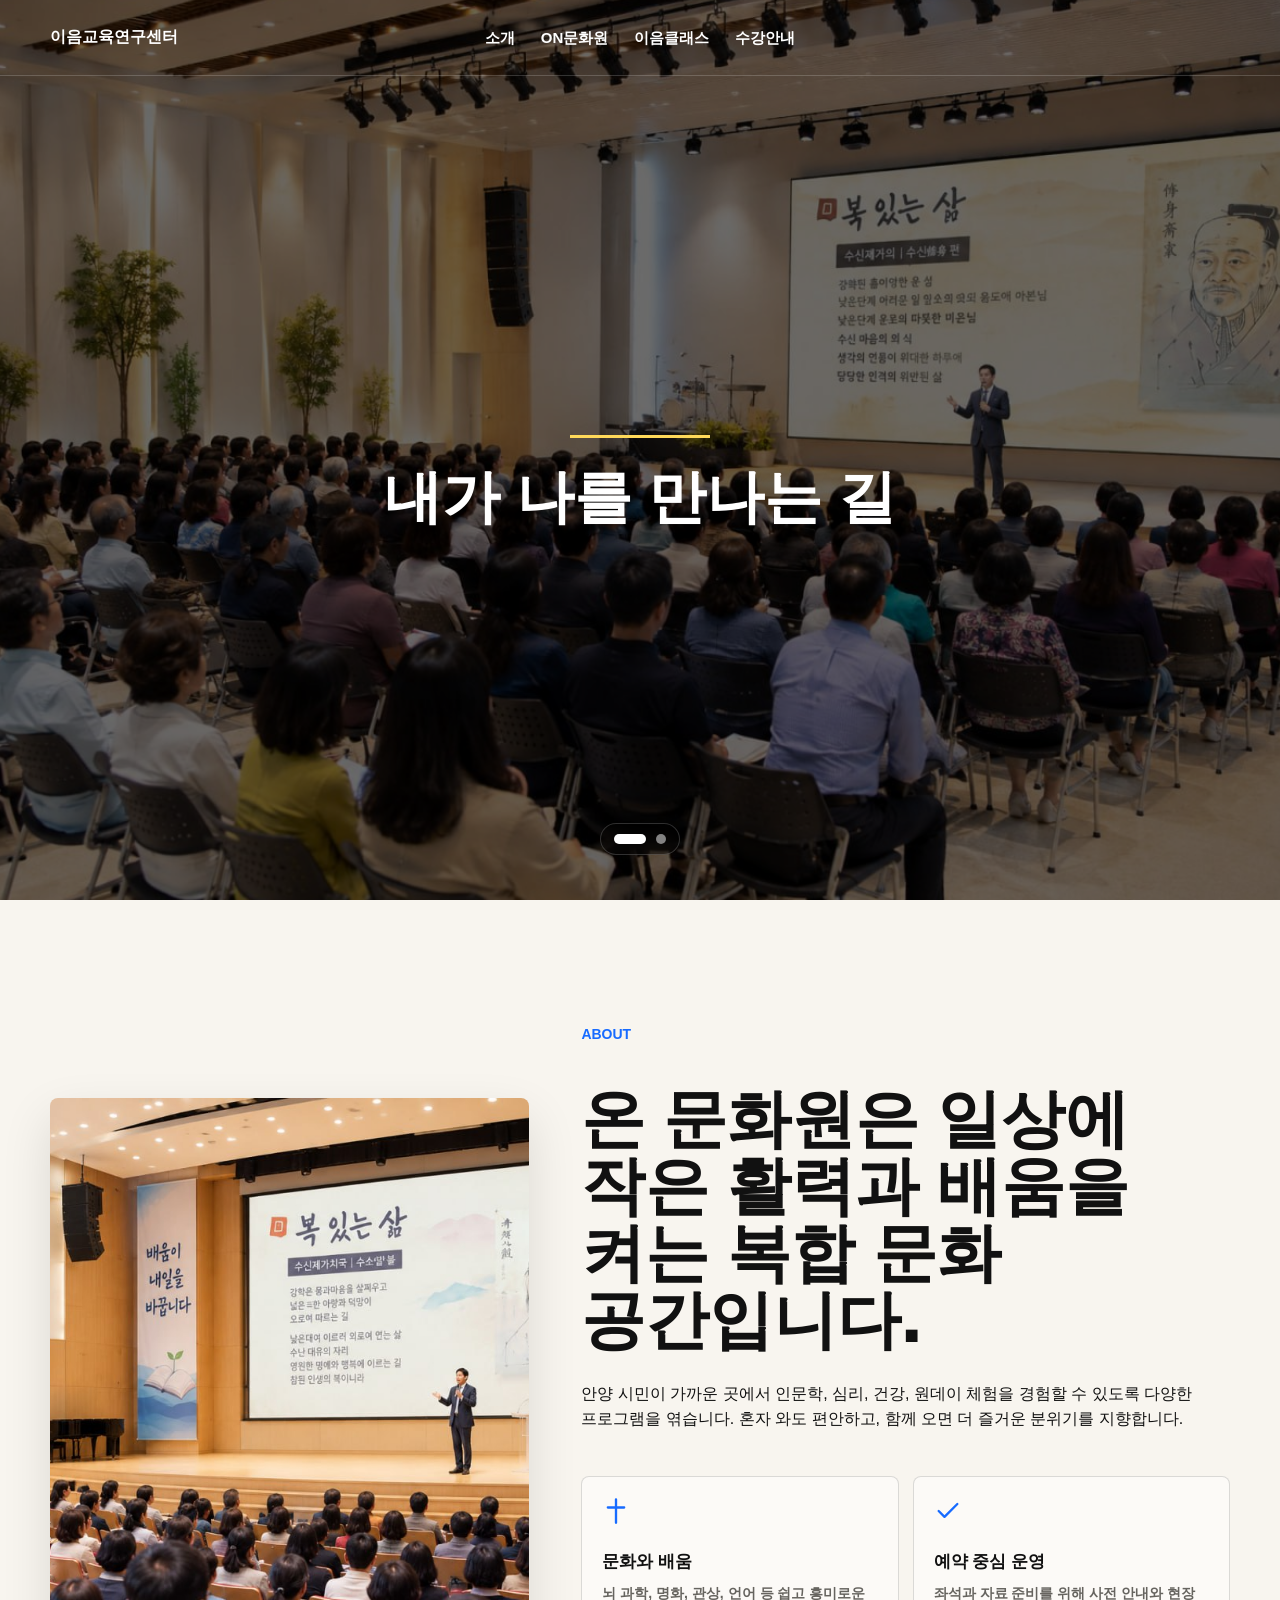
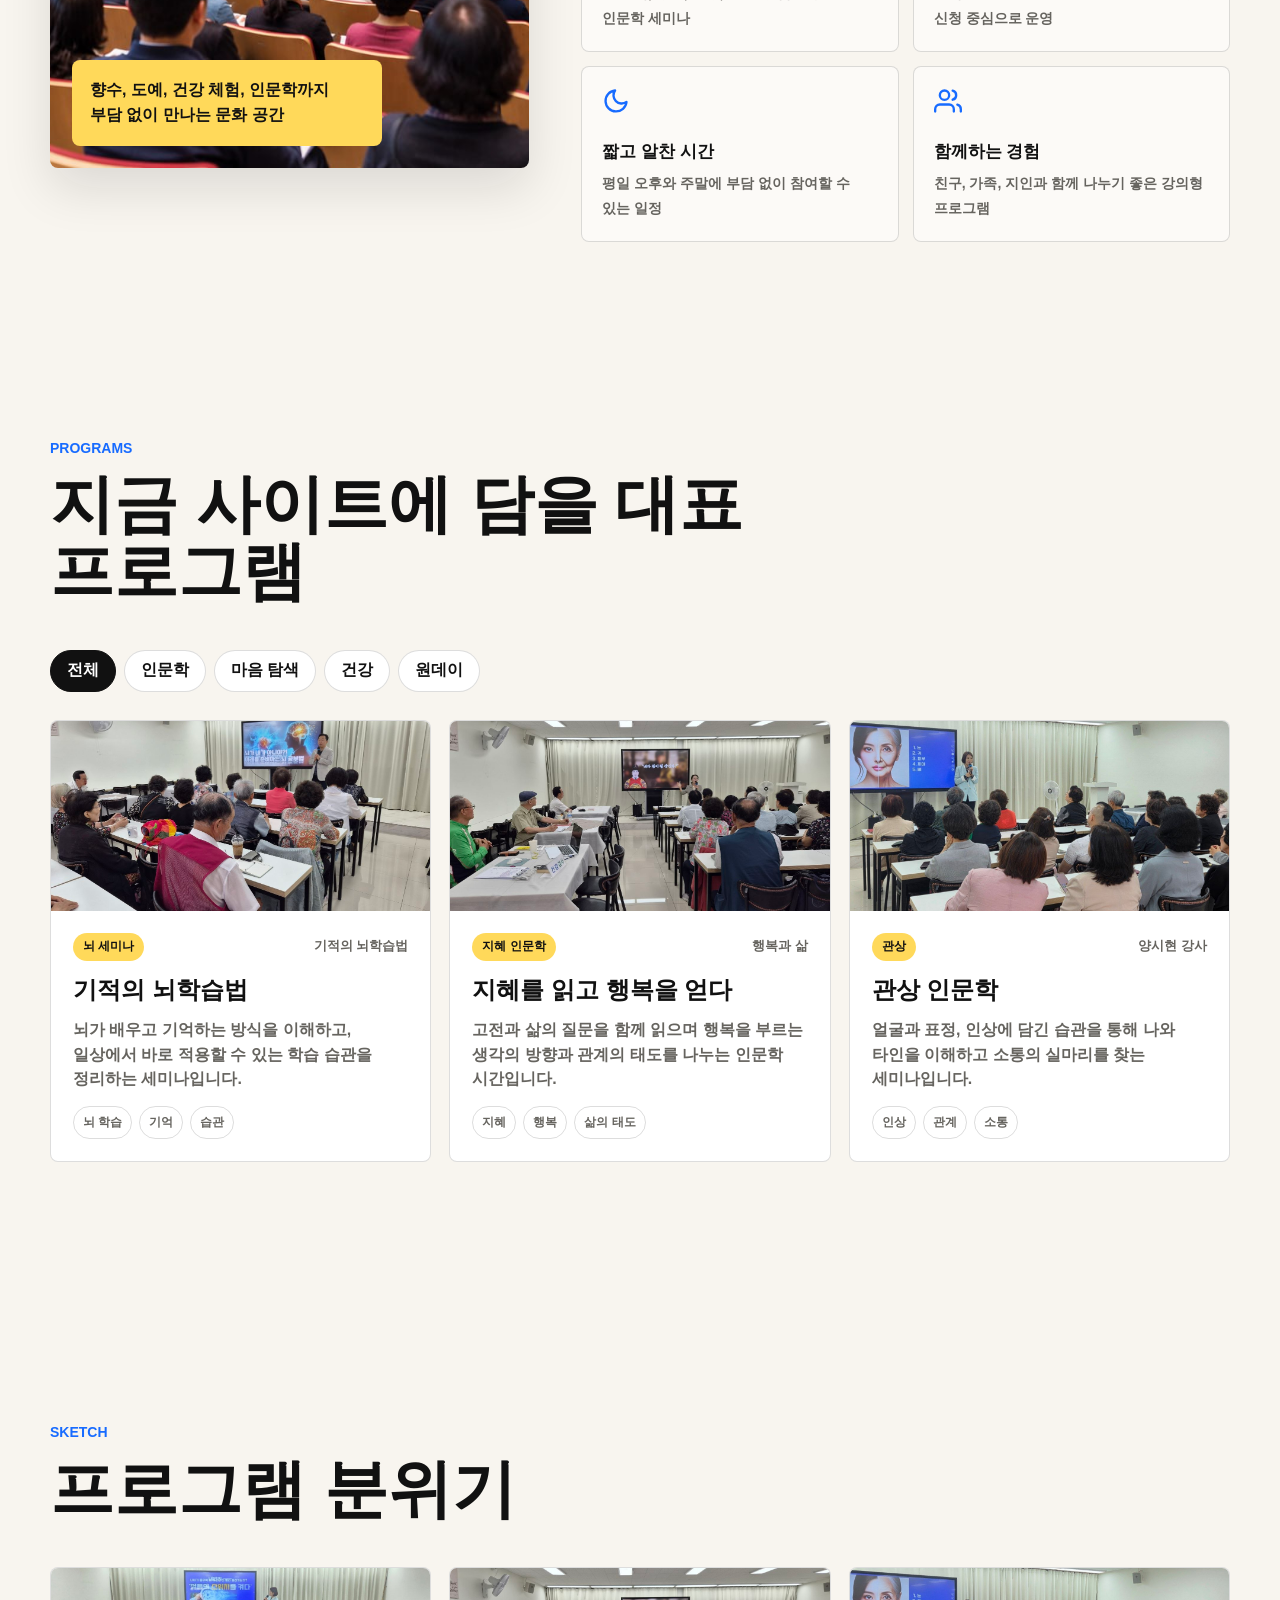
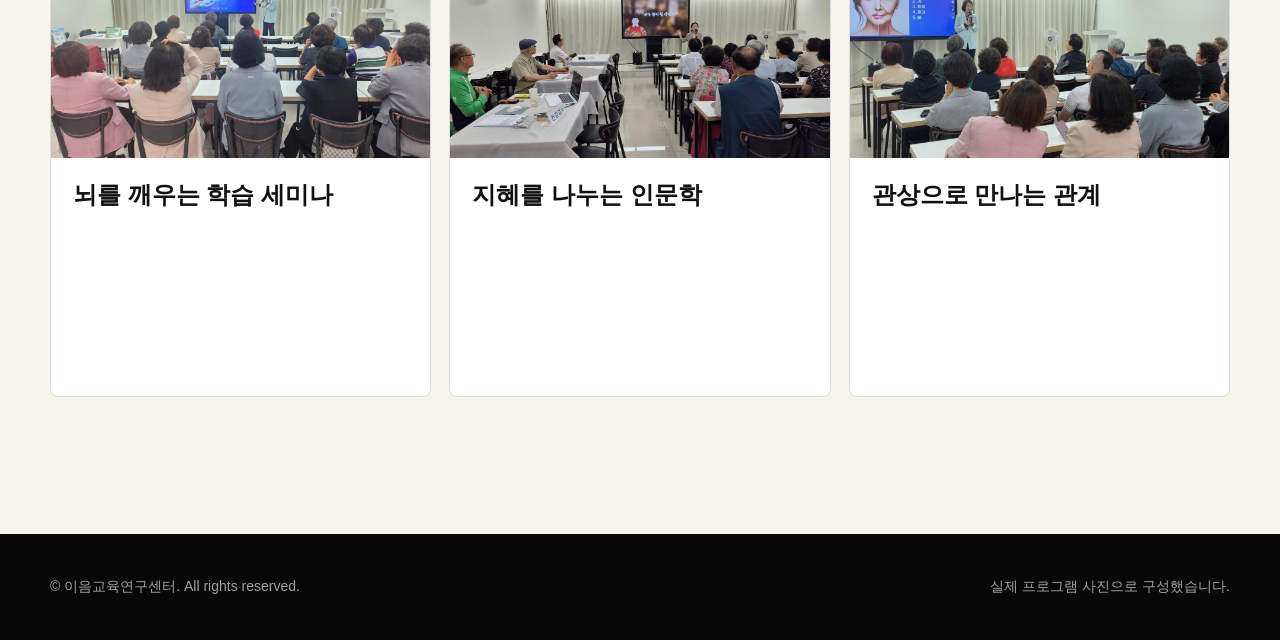
==== home.html @ b2ae8e1b "Add files via upload" ====
<!doctype html>
<html lang="ko">
<head>
  <meta charset="utf-8">
  <meta name="viewport" content="width=device-width, initial-scale=1">
  <title>이음교육연구센터 | 일상 가까이의 문화와 배움</title>
  <meta name="description" content="안양에서 만나는 인문학, 심리, 건강, 원데이 체험 프로그램. 이음교육연구센터.">
  <link rel="stylesheet" href="assets/css/site.css?v=20260718-14">
</head>
<body>
  <header class="site-header" data-header>
    <div class="nav-shell">
      <a class="brand" href="#home" aria-label="이음교육연구센터 home">
        <span>이음교육연구센터</span>
      </a>

      <nav class="nav-links" aria-label="주요 메뉴">
        <a href="#home">소개</a>
        <a href="#about">ON문화원</a>
        <a href="#programs">이음클래스</a>
        <a href="#gallery">수강안내</a>
      </nav>

      <button class="menu-toggle" type="button" aria-label="메뉴 열기" aria-expanded="false" data-menu-toggle>
        <svg viewBox="0 0 24 24" aria-hidden="true"><path d="M4 7h16M4 12h16M4 17h16"></path></svg>
      </button>
    </div>
  </header>

  <nav class="mobile-panel" aria-label="모바일 메뉴" data-mobile-panel>
    <a href="#home">소개</a>
    <a href="#about">ON문화원</a>
    <a href="#programs">이음클래스</a>
    <a href="#gallery">수강안내</a>
  </nav>

  <main>
    <section class="hero" id="home">
      <div class="hero-slider" aria-hidden="true">
        <div class="hero-slide is-active"><img src="assets/img/visual-01.jpg" alt=""></div>
        <div class="hero-slide"><img src="assets/img/visual-05.jpg" alt=""></div>
      </div>
      <div class="hero-inner">
        <span class="hero-line" aria-hidden="true"></span>
        <h1>내가 나를 만나는 길</h1>
      </div>
      <ol class="hero-pagination" aria-label="비주얼 이미지 목록">
        <li><button class="is-active" type="button" aria-label="1번째 비주얼 보기" data-hero-dot="0"></button></li>
        <li><button type="button" aria-label="2번째 비주얼 보기" data-hero-dot="1"></button></li>
      </ol>
    </section>

    <section class="section" id="about">
      <div class="container about-grid">
        <div class="about-image">
          <img src="assets/img/visual-04.jpg" alt="강연장에서 진행되는 교육 프로그램 풍경">
          <div class="about-note">향수, 도예, 건강 체험, 인문학까지 부담 없이 만나는 문화 공간</div>
        </div>
        <div class="about-copy">
          <p class="section-label">ABOUT</p>
          <h2 class="section-title">온 문화원은 일상에 작은 활력과 배움을 켜는 복합 문화 공간입니다.</h2>
          <p class="about-text">안양 시민이 가까운 곳에서 인문학, 심리, 건강, 원데이 체험을 경험할 수 있도록 다양한 프로그램을 엮습니다. 혼자 와도 편안하고, 함께 오면 더 즐거운 분위기를 지향합니다.</p>
          <div class="about-points">
            <div class="point">
              <svg viewBox="0 0 24 24" aria-hidden="true"><path d="M12 2v20M5 9h14"></path></svg>
              <strong>문화와 배움</strong>
              <span>뇌 과학, 명화, 관상, 언어 등 쉽고 흥미로운 인문학 세미나</span>
            </div>
            <div class="point">
              <svg viewBox="0 0 24 24" aria-hidden="true"><path d="M20 6 9 17l-5-5"></path></svg>
              <strong>예약 중심 운영</strong>
              <span>좌석과 자료 준비를 위해 사전 안내와 현장 신청 중심으로 운영</span>
            </div>
            <div class="point">
              <svg viewBox="0 0 24 24" aria-hidden="true"><path d="M21 12.79A9 9 0 1 1 11.21 3 7 7 0 0 0 21 12.79z"></path></svg>
              <strong>짧고 알찬 시간</strong>
              <span>평일 오후와 주말에 부담 없이 참여할 수 있는 일정</span>
            </div>
            <div class="point">
              <svg viewBox="0 0 24 24" aria-hidden="true"><path d="M17 21v-2a4 4 0 0 0-4-4H5a4 4 0 0 0-4 4v2"></path><circle cx="9" cy="7" r="4"></circle><path d="M23 21v-2a4 4 0 0 0-3-3.87"></path><path d="M16 3.13a4 4 0 0 1 0 7.75"></path></svg>
              <strong>함께하는 경험</strong>
              <span>친구, 가족, 지인과 함께 나누기 좋은 강의형 프로그램</span>
            </div>
          </div>
        </div>
      </div>
    </section>

    <section class="section" id="programs">
      <div class="container">
        <div class="section-head">
          <div>
            <p class="section-label">PROGRAMS</p>
            <h2 class="section-title">지금 사이트에 담을 대표 프로그램</h2>
          </div>
        </div>

        <div class="tabs" role="tablist" aria-label="프로그램 필터">
          <button class="tab" type="button" role="tab" aria-selected="true" data-filter="all">전체</button>
          <button class="tab" type="button" role="tab" aria-selected="false" data-filter="humanities">인문학</button>
          <button class="tab" type="button" role="tab" aria-selected="false" data-filter="mind">마음 탐색</button>
          <button class="tab" type="button" role="tab" aria-selected="false" data-filter="health">건강</button>
          <button class="tab" type="button" role="tab" aria-selected="false" data-filter="oneday">원데이</button>
        </div>

        <div class="program-carousel" data-program-carousel>
          <div class="program-grid" data-program-grid>
            <article class="program-card is-program-visible" data-category="humanities">
              <div class="program-media"><img src="assets/img/seminar-brain.jpg" alt="뇌 학습 세미나를 듣는 수강생들"></div>
              <div class="program-body">
                <div class="program-meta"><span class="chip">뇌 세미나</span><span>기적의 뇌학습법</span></div>
                <h3>기적의 뇌학습법</h3>
                <p>뇌가 배우고 기억하는 방식을 이해하고, 일상에서 바로 적용할 수 있는 학습 습관을 정리하는 세미나입니다.</p>
                <div class="program-tags"><span>뇌 학습</span><span>기억</span><span>습관</span></div>
              </div>
            </article>
            <article class="program-card is-program-visible" data-category="humanities mind">
              <div class="program-media"><img src="assets/img/seminar-wisdom.jpg" alt="지혜 인문학 강의를 듣는 수강생들"></div>
              <div class="program-body">
                <div class="program-meta"><span class="chip">지혜 인문학</span><span>행복과 삶</span></div>
                <h3>지혜를 읽고 행복을 얻다</h3>
                <p>고전과 삶의 질문을 함께 읽으며 행복을 부르는 생각의 방향과 관계의 태도를 나누는 인문학 시간입니다.</p>
                <div class="program-tags"><span>지혜</span><span>행복</span><span>삶의 태도</span></div>
              </div>
            </article>
            <article class="program-card is-program-visible" data-category="humanities mind">
              <div class="program-media"><img src="assets/img/seminar-face.jpg" alt="관상 세미나 현장 강의 모습"></div>
              <div class="program-body">
                <div class="program-meta"><span class="chip">관상</span><span>양시현 강사</span></div>
                <h3>관상 인문학</h3>
                <p>얼굴과 표정, 인상에 담긴 습관을 통해 나와 타인을 이해하고 소통의 실마리를 찾는 세미나입니다.</p>
                <div class="program-tags"><span>인상</span><span>관계</span><span>소통</span></div>
              </div>
            </article>
            <article class="program-card" data-category="humanities" hidden>
              <div class="program-media"><img src="assets/img/seminar-bible.jpg" alt="성경 인문학 강의가 진행되는 공간"></div>
              <div class="program-body">
                <div class="program-meta"><span class="chip">성경 인문학</span><span>내가 나를 만나는 길</span></div>
                <h3>내가 나를 만나는 길</h3>
                <p>성경 속 이야기와 인문학적 질문을 통해 나를 돌아보고 삶의 방향을 차분히 정리하는 클래스입니다.</p>
                <div class="program-tags"><span>성경</span><span>자기이해</span><span>인문학</span></div>
              </div>
            </article>
            <article class="program-card" data-category="health" hidden>
              <div class="program-media"><img src="assets/img/seminar-health.jpg" alt="건강 세미나에서 몸의 신호를 배우는 모습"></div>
              <div class="program-body">
                <div class="program-meta"><span class="chip">건강</span><span>발 반사구</span></div>
                <h3>몸을 깨우는 건강 세미나</h3>
                <p>발과 몸의 신호를 살피며 일상에서 실천할 수 있는 순환과 회복의 건강 습관을 배웁니다.</p>
                <div class="program-tags"><span>발 건강</span><span>순환</span><span>생활 건강</span></div>
              </div>
            </article>
            <article class="program-card" data-category="oneday mind" hidden>
              <div class="program-media"><img src="assets/img/seminar-community.jpg" alt="소규모 강의형 프로그램에 참여한 수강생들"></div>
              <div class="program-body">
                <div class="program-meta"><span class="chip">이음 클래스</span><span>소규모 세미나</span></div>
                <h3>행복을 부르는 궁극의 지혜</h3>
                <p>참여자와 가까이 소통하며 배움의 내용을 일상으로 이어가는 소규모 강의형 프로그램입니다.</p>
                <div class="program-tags"><span>소통</span><span>배움</span><span>공감</span></div>
              </div>
            </article>
          </div>
        </div>
      </div>
    </section>

    <section class="section compact" id="gallery">
      <div class="container">
        <div class="section-head">
          <div>
            <p class="section-label">SKETCH</p>
            <h2 class="section-title">프로그램 분위기</h2>
          </div>
        </div>
        <div class="program-grid sketch-grid" data-gallery-grid>
          <article class="program-card sketch-card is-program-visible is-gallery-visible" data-gallery-item>
            <div class="program-media"><img src="assets/img/seminar-class.jpg" alt="수강생들이 강의를 듣는 실제 세미나 현장"></div>
            <div class="program-body"><h3>뇌를 깨우는 학습 세미나</h3></div>
          </article>
          <article class="program-card sketch-card is-program-visible is-gallery-visible" data-gallery-item>
            <div class="program-media"><img src="assets/img/seminar-wisdom.jpg" alt="지혜 인문학 강의가 진행되는 현장"></div>
            <div class="program-body"><h3>지혜를 나누는 인문학</h3></div>
          </article>
          <article class="program-card sketch-card is-program-visible is-gallery-visible" data-gallery-item>
            <div class="program-media"><img src="assets/img/seminar-face.jpg" alt="관상 세미나를 듣는 수강생들"></div>
            <div class="program-body"><h3>관상으로 만나는 관계</h3></div>
          </article>
          <article class="program-card sketch-card is-program-visible" data-gallery-item hidden>
            <div class="program-media"><img src="assets/img/seminar-health.jpg" alt="건강 세미나 강의 현장"></div>
            <div class="program-body"><h3>몸의 신호를 살피는 건강 시간</h3></div>
          </article>
          <article class="program-card sketch-card is-program-visible" data-gallery-item hidden>
            <div class="program-media"><img src="assets/img/seminar-community.jpg" alt="함께 듣고 나누는 소규모 클래스 현장"></div>
            <div class="program-body"><h3>함께 듣고 나누는 클래스</h3></div>
          </article>
        </div>
      </div>
    </section>
  </main>

  <footer class="footer">
    <div class="footer-inner">
      <div>© 이음교육연구센터. All rights reserved.</div>
      <div class="source-links">실제 프로그램 사진으로 구성했습니다.</div>
    </div>
  </footer>
  <script src="assets/js/site.js?v=20260718-14"></script>
</body>
</html>
---- assets/css/site.css ----
:root {
      --ink: #111111;
      --paper: #f8f5ef;
      --white: #ffffff;
      --blue: #176bff;
      --blue-dark: #0e45a6;
      --green: #3e8f68;
      --yellow: #ffd95a;
      --coral: #ff6b5e;
      --line: rgba(17, 17, 17, 0.14);
      --muted: #66645f;
      --shadow: 0 20px 50px rgba(17, 17, 17, 0.12);
      --radius: 8px;
      --max: 1180px;
      --header: 76px;
      font-family: Pretendard, "Noto Sans KR", "Apple SD Gothic Neo", "Malgun Gothic", Arial, sans-serif;
    }

    * {
      box-sizing: border-box;
    }

    html {
      scroll-behavior: smooth;
    }

    body {
      margin: 0;
      color: var(--ink);
      background: var(--paper);
      line-height: 1.55;
      word-break: keep-all;
      overflow-wrap: anywhere;
    }

    body.is-menu-open {
      overflow: hidden;
    }

    img {
      display: block;
      width: 100%;
      height: 100%;
      object-fit: cover;
    }

    a {
      color: inherit;
      text-decoration: none;
    }

    .sr-only {
      position: absolute;
      width: 1px;
      height: 1px;
      padding: 0;
      margin: -1px;
      overflow: hidden;
      clip: rect(0, 0, 0, 0);
      white-space: nowrap;
      border: 0;
    }

    button {
      font: inherit;
    }

    .site-header {
      position: fixed;
      inset: 0 0 auto;
      z-index: 20;
      height: var(--header);
      border-bottom: 1px solid rgba(255, 255, 255, 0.18);
      color: var(--white);
      transition: background 180ms ease, color 180ms ease, border-color 180ms ease;
    }

    .site-header.is-scrolled,
    .site-header.is-open {
      color: var(--ink);
      background: rgba(248, 245, 239, 0.95);
      border-bottom-color: var(--line);
      backdrop-filter: blur(16px);
    }

    .nav-shell {
      width: min(var(--max), calc(100% - 40px));
      height: 100%;
      margin: 0 auto;
      display: grid;
      grid-template-columns: 1fr auto 1fr;
      align-items: center;
      gap: 24px;
    }

    .brand {
      display: inline-flex;
      align-items: center;
      gap: 0;
      font-weight: 900;
      letter-spacing: 0;
      min-width: 150px;
      grid-column: 1;
      justify-self: start;
    }

    .nav-links {
      display: flex;
      align-items: center;
      justify-content: center;
      gap: 26px;
      font-size: 15px;
      font-weight: 700;
      grid-column: 2;
    }

    .nav-actions {
      display: flex;
      align-items: center;
      gap: 10px;
    }

    .icon-button,
    .menu-toggle {
      display: inline-grid;
      place-items: center;
      width: 44px;
      height: 44px;
      border: 1px solid currentColor;
      border-radius: 50%;
      color: inherit;
      background: transparent;
      cursor: pointer;
    }

    .menu-toggle {
      display: none;
      grid-column: 3;
      justify-self: end;
    }

    .btn {
      display: inline-flex;
      align-items: center;
      justify-content: center;
      gap: 10px;
      min-height: 48px;
      padding: 0 20px;
      border: 1px solid transparent;
      border-radius: var(--radius);
      font-weight: 850;
      cursor: pointer;
      transition: transform 160ms ease, box-shadow 160ms ease, background 160ms ease;
      white-space: nowrap;
    }

    .btn:hover {
      transform: translateY(-2px);
    }

    .btn-primary {
      color: var(--white);
      background: var(--blue);
      box-shadow: 0 14px 30px rgba(23, 107, 255, 0.32);
    }

    .btn-dark {
      color: var(--white);
      background: var(--ink);
    }

    .btn-light {
      color: var(--ink);
      background: var(--white);
    }

    .btn-line {
      color: inherit;
      border-color: currentColor;
      background: transparent;
    }

    .hero {
      position: relative;
      min-height: 100svh;
      display: grid;
      align-items: center;
      color: var(--white);
      isolation: isolate;
      overflow: hidden;
      background: #181818;
      scroll-snap-align: start;
    }

    .hero-slider,
    .hero-slide {
      position: absolute;
      inset: 0;
      z-index: -2;
    }

    .hero-slide {
      opacity: 0;
      transition: opacity 900ms ease;
    }

    .hero-slide.is-active {
      opacity: 1;
    }

    .hero::after {
      content: "";
      position: absolute;
      inset: 0;
      z-index: -1;
      background: rgba(0, 0, 0, 0.58);
    }

    .hero-slide img {
      width: 100%;
      height: 100%;
      object-fit: cover;
      object-position: center;
      transform: scale(1.03);
    }

    .hero-inner {
      width: min(var(--max), calc(100% - 40px));
      margin: 0 auto;
      padding: calc(var(--header) + 72px) 0 84px;
      text-align: center;
    }

    .hero-pagination {
      position: absolute;
      left: 50%;
      bottom: clamp(28px, 5vh, 54px);
      z-index: 2;
      display: flex;
      align-items: center;
      justify-content: center;
      gap: 10px;
      margin: 0;
      padding: 10px 13px;
      list-style: none;
      border: 1px solid rgba(255, 255, 255, 0.18);
      border-radius: 999px;
      background: rgba(0, 0, 0, 0.16);
      backdrop-filter: blur(10px);
      transform: translateX(-50%);
    }

    .hero-pagination button {
      display: block;
      width: 10px;
      height: 10px;
      padding: 0;
      border: 0;
      border-radius: 999px;
      background: rgba(255, 255, 255, 0.5);
      cursor: pointer;
      transition: width 260ms ease, background 260ms ease, opacity 260ms ease;
    }

    .hero-pagination button.is-active {
      width: 32px;
      background: var(--white);
      opacity: 1;
    }

    .hero-pagination button:hover,
    .hero-pagination button:focus-visible {
      background: var(--white);
      opacity: 1;
    }

    .hero-line {
      display: block;
      width: clamp(92px, 11vw, 150px);
      height: 3px;
      margin: 0 auto 28px;
      background: var(--yellow);
    }

    h1,
    h2,
    h3,
    p {
      margin-top: 0;
    }

    h1 {
      max-width: 780px;
      margin: 0 auto;
      color: var(--white);
      font-size: clamp(34px, 4.6vw, 58px);
      line-height: 1.08;
      letter-spacing: 0;
      font-weight: 950;
      text-shadow: 0 8px 26px rgba(0, 0, 0, 0.36);
    }

    .hero-copy {
      max-width: 720px;
      margin-bottom: 0;
      font-size: clamp(20px, 2.5vw, 30px);
      color: rgba(255, 255, 255, 0.92);
      font-weight: 850;
      text-shadow: 0 6px 22px rgba(0, 0, 0, 0.45);
    }

    .section {
      min-height: 100svh;
      display: flex;
      align-items: center;
      padding: calc(var(--header) + 48px) 0 72px;
      scroll-snap-align: start;
    }

    .section.compact {
      padding: calc(var(--header) + 48px) 0 72px;
    }
.section.dark {
      color: var(--white);
      background: var(--ink);
    }

    .section.blue {
      color: var(--white);
      background: var(--blue-dark);
    }

    .section.green {
      color: var(--white);
      background: var(--green);
    }

    .container {
      width: min(var(--max), calc(100% - 40px));
      margin: 0 auto;
    }

    .section-head {
      display: grid;
      grid-template-columns: minmax(0, 0.85fr) minmax(280px, 0.5fr);
      gap: 56px;
      align-items: end;
      margin-bottom: 44px;
    }

    .section-label {
      margin-bottom: 12px;
      color: var(--blue);
      font-size: 14px;
      font-weight: 900;
    }

    .dark .section-label,
    .blue .section-label,
    .green .section-label {
      color: var(--yellow);
    }

    .section-title {
      margin-bottom: 0;
      font-size: clamp(34px, 5vw, 64px);
      line-height: 1.05;
      letter-spacing: 0;
      font-weight: 950;
    }

    .section-desc {
      margin-bottom: 0;
      color: var(--muted);
      font-size: 17px;
      font-weight: 650;
    }

    .dark .section-desc,
    .blue .section-desc,
    .green .section-desc {
      color: rgba(255, 255, 255, 0.72);
    }

    .about-grid {
      display: grid;
      grid-template-columns: minmax(280px, 0.85fr) minmax(0, 1.15fr);
      gap: 52px;
      align-items: center;
    }

    .about-image {
      position: relative;
      height: 670px;
      overflow: hidden;
      border-radius: var(--radius);
      box-shadow: var(--shadow);
    }

    .about-image img {
      position: absolute;
      inset: 0;
    }

    .about-note {
      position: absolute;
      left: 22px;
      bottom: 22px;
      width: min(310px, calc(100% - 44px));
      padding: 18px;
      color: var(--ink);
      background: var(--yellow);
      border-radius: var(--radius);
      font-weight: 850;
    }

    .about-copy {
      display: grid;
      gap: 28px;
    }

    .quote {
      margin: 0;
      font-size: clamp(28px, 4vw, 48px);
      line-height: 1.16;
      font-weight: 950;
    }

    .about-points {
      display: grid;
      grid-template-columns: repeat(2, minmax(0, 1fr));
      gap: 14px;
    }

    .point {
      min-height: 132px;
      padding: 20px;
      border: 1px solid var(--line);
      border-radius: var(--radius);
      background: rgba(255, 255, 255, 0.52);
    }

    .point svg {
      width: 28px;
      height: 28px;
      margin-bottom: 16px;
      color: var(--blue);
    }

    .point strong {
      display: block;
      margin-bottom: 6px;
      font-size: 17px;
    }

    .point span {
      color: var(--muted);
      font-size: 14px;
      font-weight: 650;
    }

    .tabs {
      display: flex;
      flex-wrap: wrap;
      gap: 8px;
      margin-bottom: 28px;
    }

    .tab {
      min-height: 42px;
      padding: 0 16px;
      border: 1px solid var(--line);
      border-radius: 999px;
      color: var(--ink);
      background: var(--white);
      font-weight: 850;
      cursor: pointer;
    }

    .tab[aria-selected="true"] {
      color: var(--white);
      border-color: var(--ink);
      background: var(--ink);
    }

    .program-carousel {
      position: relative;
      overflow: visible;
      padding: 0;
    }

    .program-grid {
      display: grid;
      grid-template-columns: repeat(3, minmax(0, 1fr));
      gap: 18px;
    }

    .program-card:not(.is-program-visible) {
      display: none !important;
    }

    .program-grid.is-sliding .program-card:not([hidden]) {
      animation: programCardIn 360ms ease both;
    }

    @keyframes programCardIn {
      from {
        opacity: 0;
        transform: translateX(22px);
      }

      to {
        opacity: 1;
        transform: translateX(0);
      }
    }

    .program-card {
      display: flex;
      min-height: 430px;
      flex-direction: column;
      overflow: hidden;
      border: 1px solid var(--line);
      border-radius: var(--radius);
      background: var(--white);
      transition: transform 180ms ease, box-shadow 180ms ease;
    }

    .program-card:hover {
      transform: translateY(-4px);
      box-shadow: var(--shadow);
    }

    .program-card[hidden] {
      display: none;
    }

    .program-media {
      height: 190px;
      background: #dddddd;
    }

    .program-body {
      display: flex;
      flex: 1;
      flex-direction: column;
      gap: 14px;
      padding: 22px;
    }

    .program-meta {
      display: flex;
      align-items: center;
      justify-content: space-between;
      gap: 12px;
      min-height: 28px;
      color: var(--muted);
      font-size: 13px;
      font-weight: 850;
    }

    .chip {
      display: inline-flex;
      align-items: center;
      min-height: 28px;
      padding: 0 10px;
      border-radius: 999px;
      color: var(--ink);
      background: var(--yellow);
      font-size: 12px;
      font-weight: 900;
    }

    .program-card h3 {
      margin-bottom: 0;
      font-size: 24px;
      line-height: 1.22;
    }

    .program-card p {
      margin-bottom: 0;
      color: var(--muted);
      font-weight: 600;
    }

    .program-tags {
      display: flex;
      flex-wrap: wrap;
      gap: 7px;
      margin-top: auto;
    }

    .program-tags span {
      padding: 6px 9px;
      border: 1px solid var(--line);
      border-radius: 999px;
      color: var(--muted);
      font-size: 12px;
      font-weight: 800;
    }

    .gallery-grid {
      display: grid;
      grid-template-columns: repeat(3, minmax(0, 1fr));
      gap: 18px;
    }

    .gallery-item:not(.is-gallery-visible) {
      display: none !important;
    }

    .gallery-grid.is-sliding .gallery-item:not([hidden]) {
      animation: programCardIn 360ms ease both;
    }

    .gallery-item {
      display: flex;
      min-height: 430px;
      flex-direction: column;
      overflow: hidden;
      border: 1px solid var(--line);
      border-radius: var(--radius);
      background: var(--white);
      transition: transform 220ms ease, box-shadow 220ms ease;
    }

    .gallery-item:hover {
      transform: translateY(-4px);
      box-shadow: var(--shadow);
    }

    .gallery-media {
      flex: 0 0 70%;
      min-height: 0;
      background: #dddddd;
    }

    .gallery-media img {
      width: 100%;
      height: 100%;
      object-fit: cover;
    }

    .gallery-body {
      display: flex;
      flex: 0 0 30%;
      align-items: center;
      padding: 22px 24px;
    }

    .gallery-body strong {
      font-size: 24px;
      line-height: 1.24;
    }

    .footer {
      padding: 42px 0;
      color: rgba(255, 255, 255, 0.62);
      background: #080808;
      font-size: 14px;
    }

    .footer-inner {
      width: min(var(--max), calc(100% - 40px));
      margin: 0 auto;
      display: flex;
      justify-content: space-between;
      gap: 24px;
      flex-wrap: wrap;
    }

    .source-links {
      display: flex;
      flex-wrap: wrap;
      gap: 12px;
    }

    .source-links a {
      text-decoration: underline;
      text-underline-offset: 3px;
    }

    .mobile-panel {
      display: none;
    }

    svg {
      width: 20px;
      height: 20px;
      stroke: currentColor;
      stroke-width: 2;
      fill: none;
      stroke-linecap: round;
      stroke-linejoin: round;
      flex: 0 0 auto;
    }

    @media (max-width: 1020px) {
      .nav-links,
      .nav-actions .btn {
        display: none;
      }

      .menu-toggle {
        display: inline-grid;
      }

      .mobile-panel {
        position: fixed;
        inset: var(--header) 0 auto;
        z-index: 19;
        display: none;
        padding: 22px 20px 28px;
        border-bottom: 1px solid var(--line);
        background: var(--paper);
      }

      .mobile-panel.is-open {
        display: grid;
        gap: 12px;
      }

      .mobile-panel a {
        display: flex;
        align-items: center;
        min-height: 46px;
        border-bottom: 1px solid var(--line);
        font-weight: 850;
      }

      .section-head,
      .about-grid {
        grid-template-columns: 1fr;
      }

      .program-grid {
        grid-template-columns: repeat(2, minmax(0, 1fr));
      }

      .program-carousel {
        padding-right: 0;
        padding-left: 0;
      }
      .gallery-grid {
        grid-template-columns: repeat(2, minmax(0, 1fr));
      }
    }

    @media (max-width: 720px) {
      :root {
        --header: 68px;
      }

      .nav-shell,
      .container,
      .hero-inner,
      .footer-inner {
        width: min(100% - 28px, var(--max));
      }

      .brand {
        min-width: auto;
      }

      .hero {
        min-height: 100svh;
      }

      .hero-inner {
        padding-bottom: 30px;
      }

      .hero-pagination {
        bottom: 24px;
        gap: 8px;
      }

      h1 {
        font-size: clamp(32px, 10vw, 48px);
      }

      .about-points,
      .program-grid {
        grid-template-columns: 1fr;
      }

      .section {
        padding: 76px 0;
      }

      .section.compact {
        padding: 62px 0;
      }

      .section-head {
        gap: 20px;
        margin-bottom: 30px;
      }

      .about-image {
        height: 360px;
      }

      .program-card {
        min-height: auto;
      }
      .gallery-grid {
        grid-template-columns: 1fr;
      }

      .gallery-item {
        min-height: 360px;
      }

      .gallery-body {
        padding: 18px 20px;
      }
    }
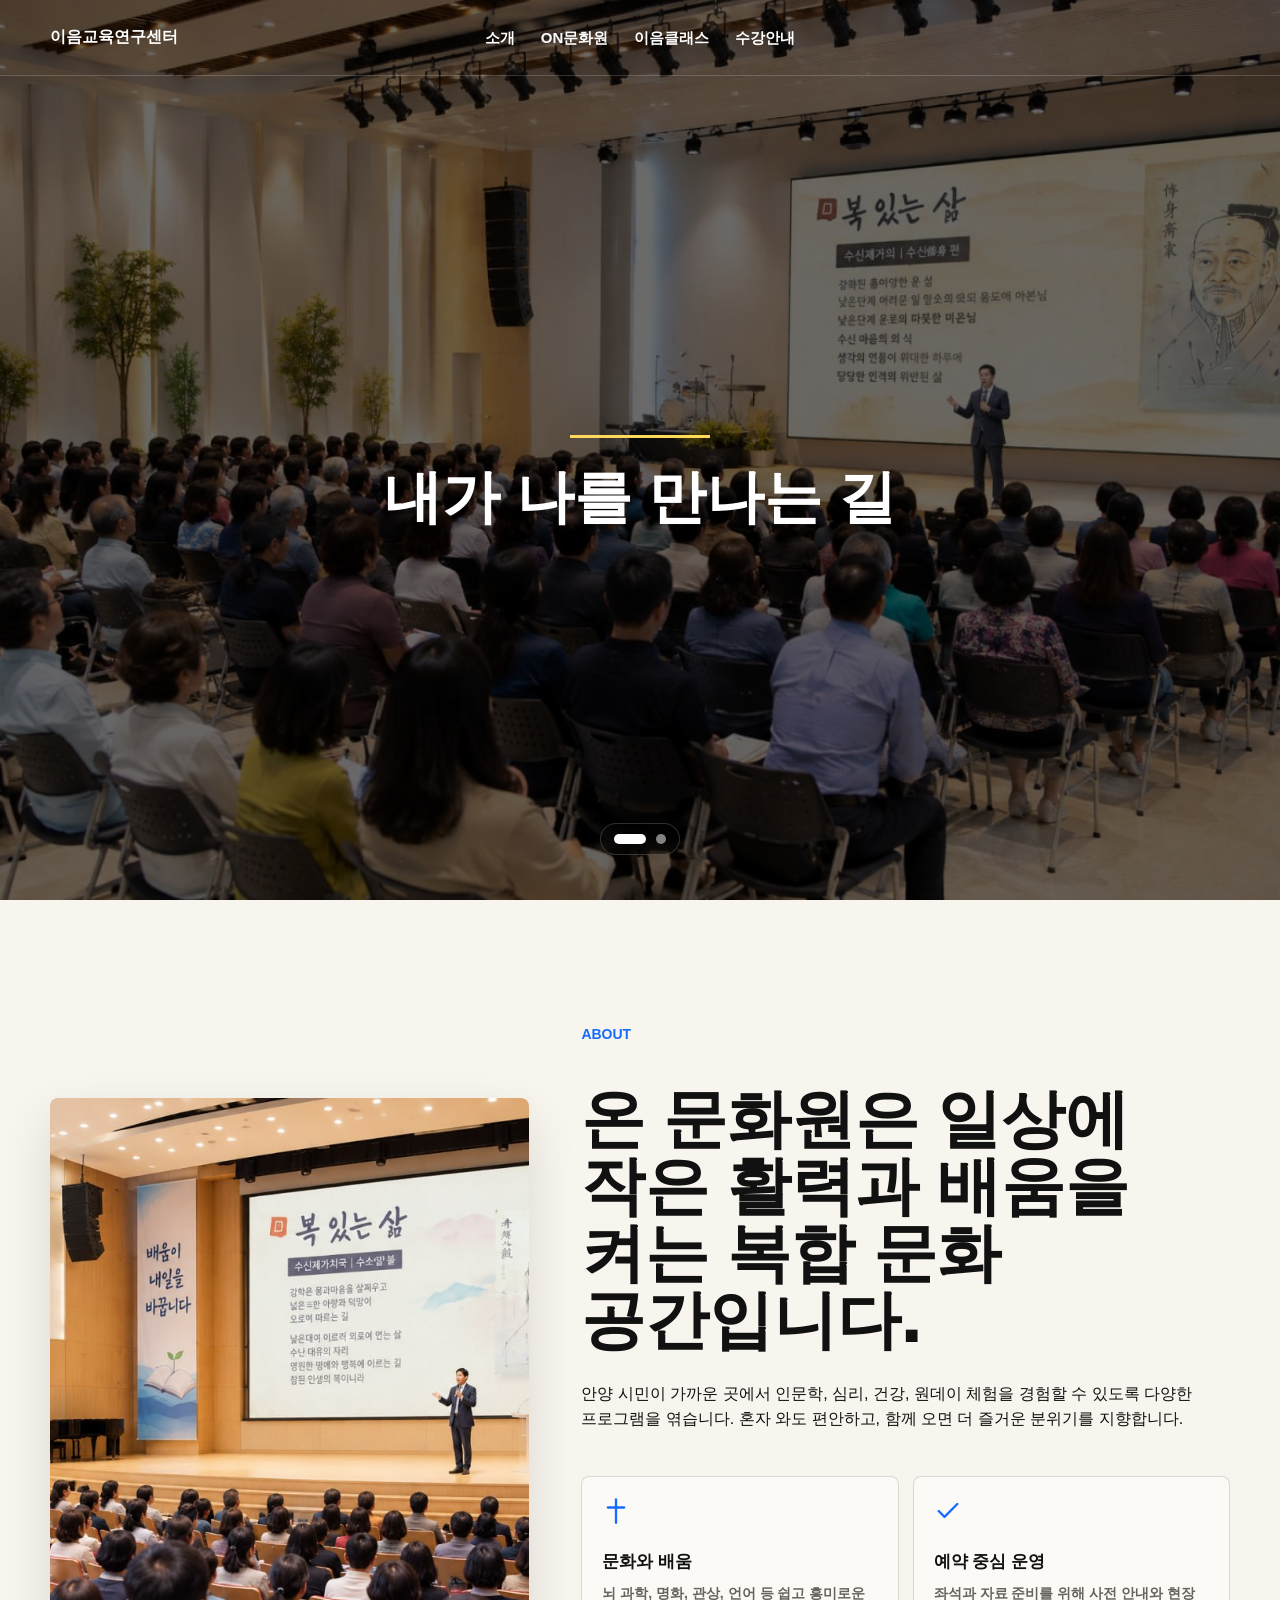
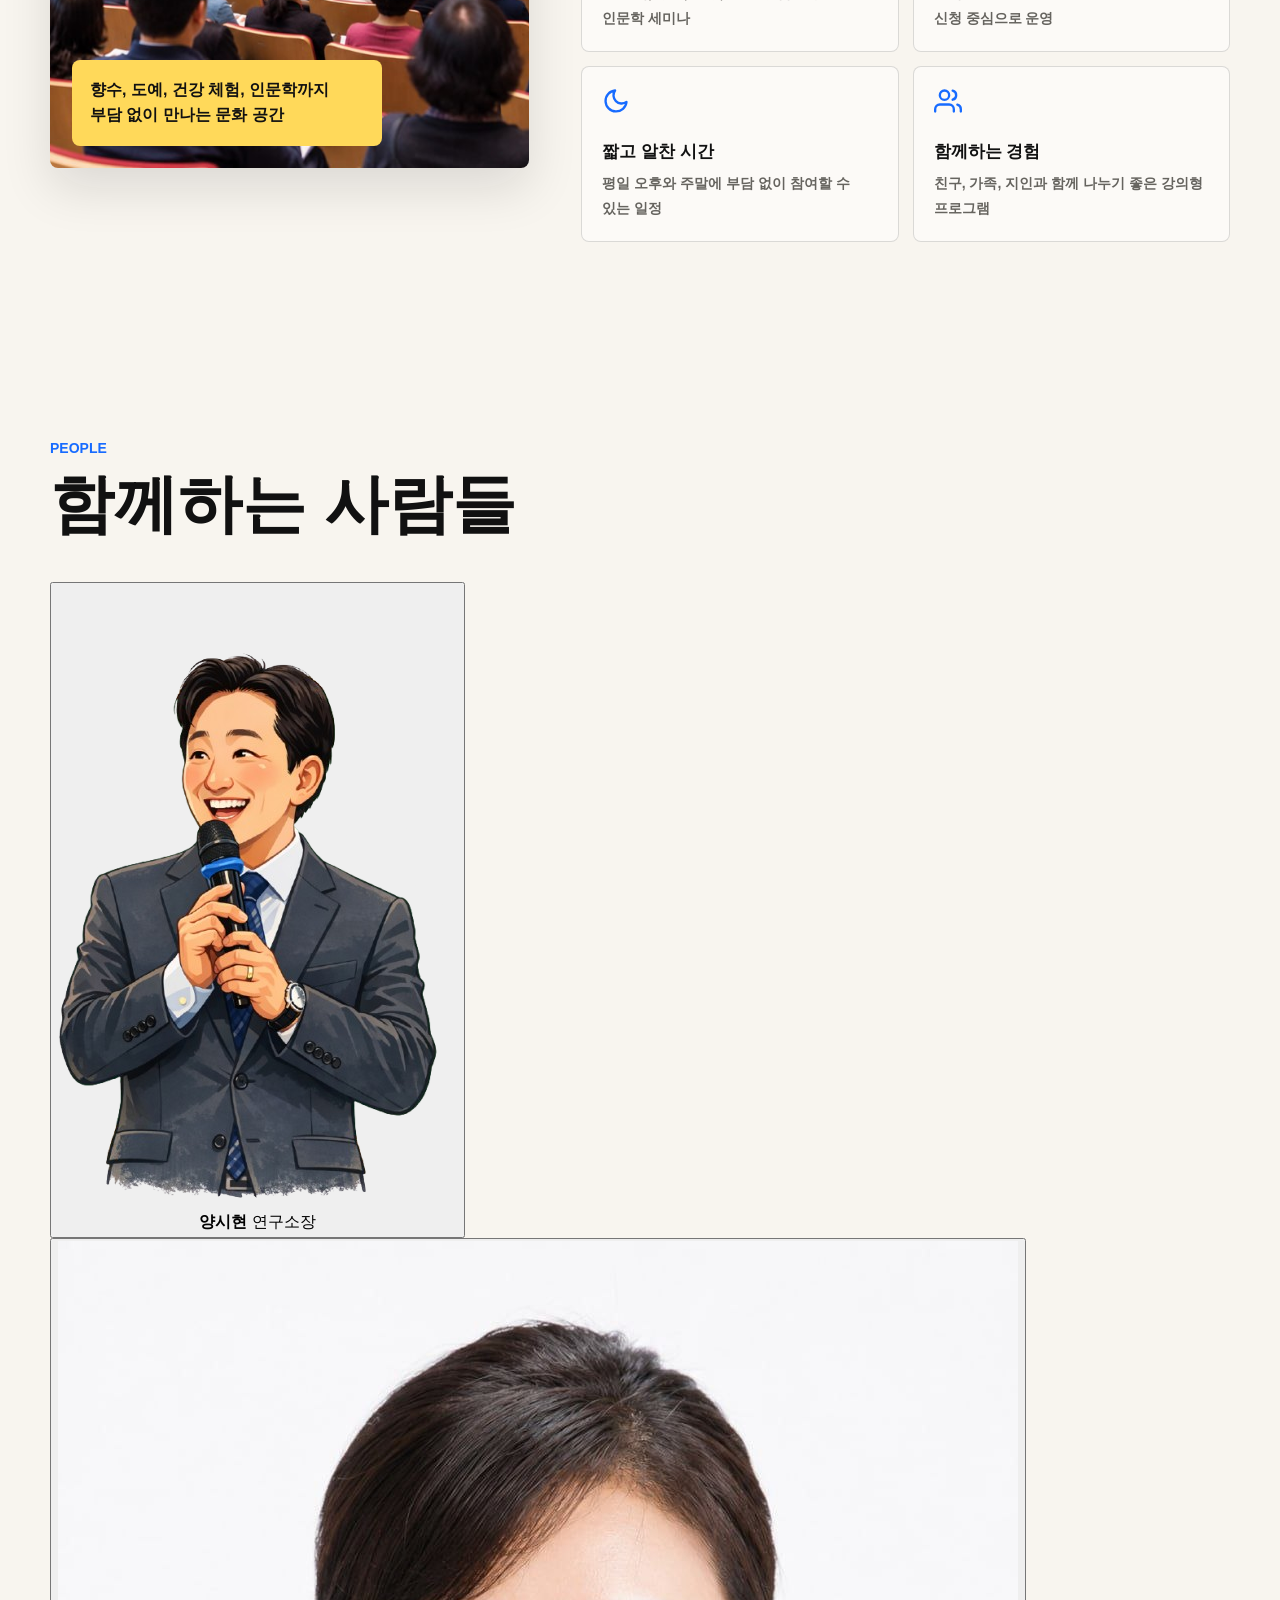
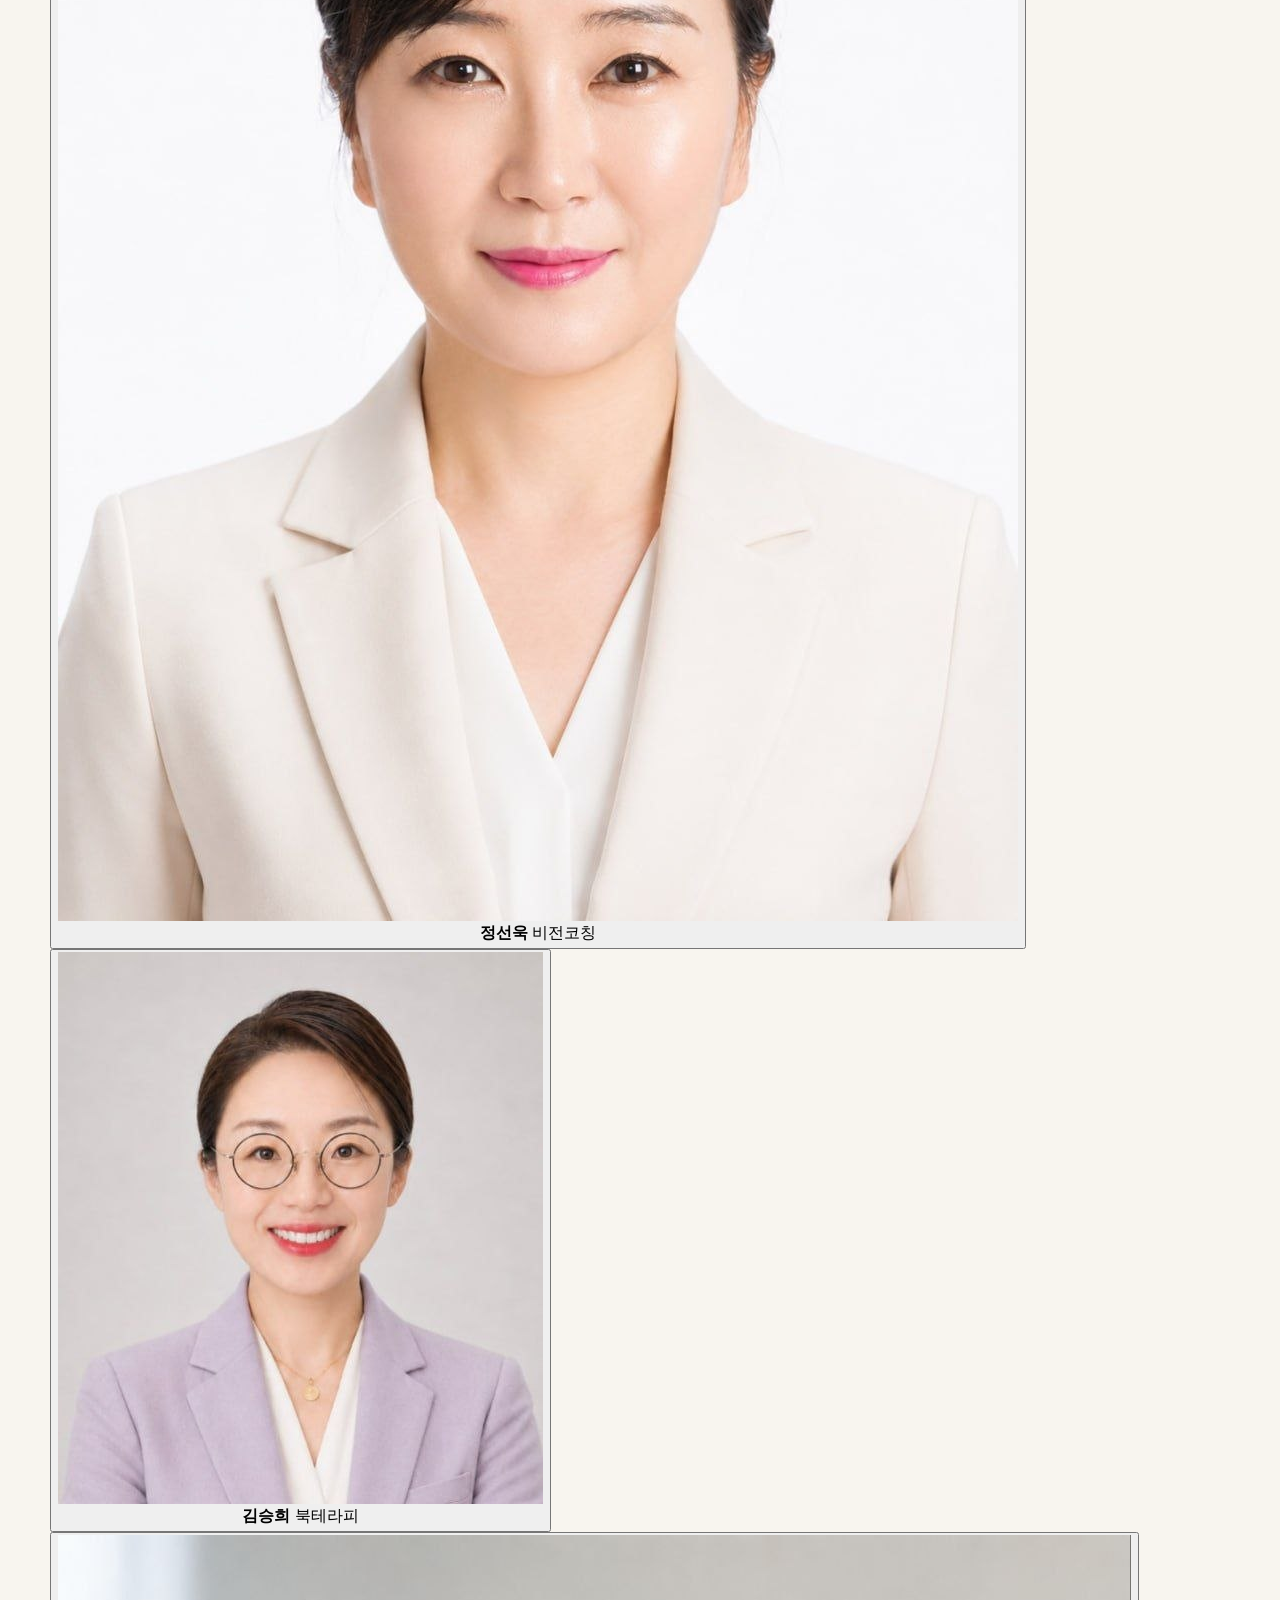
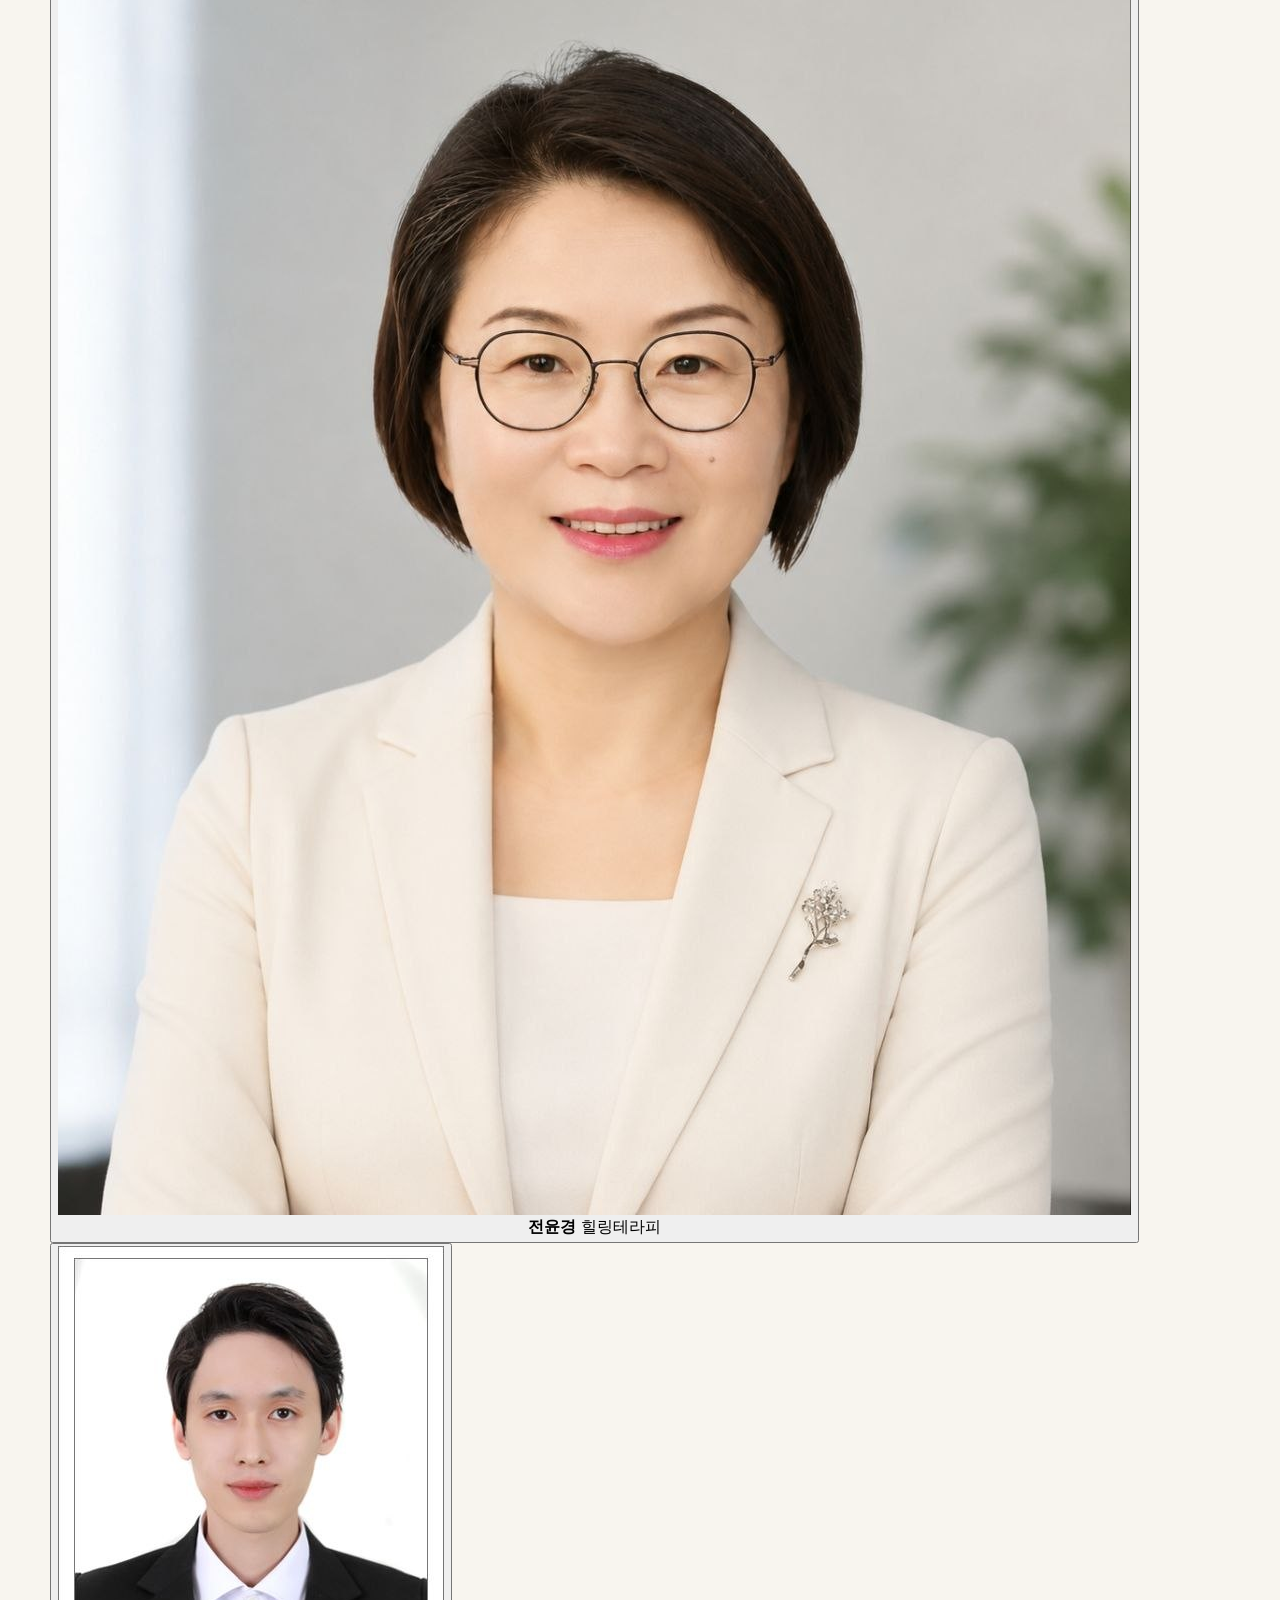
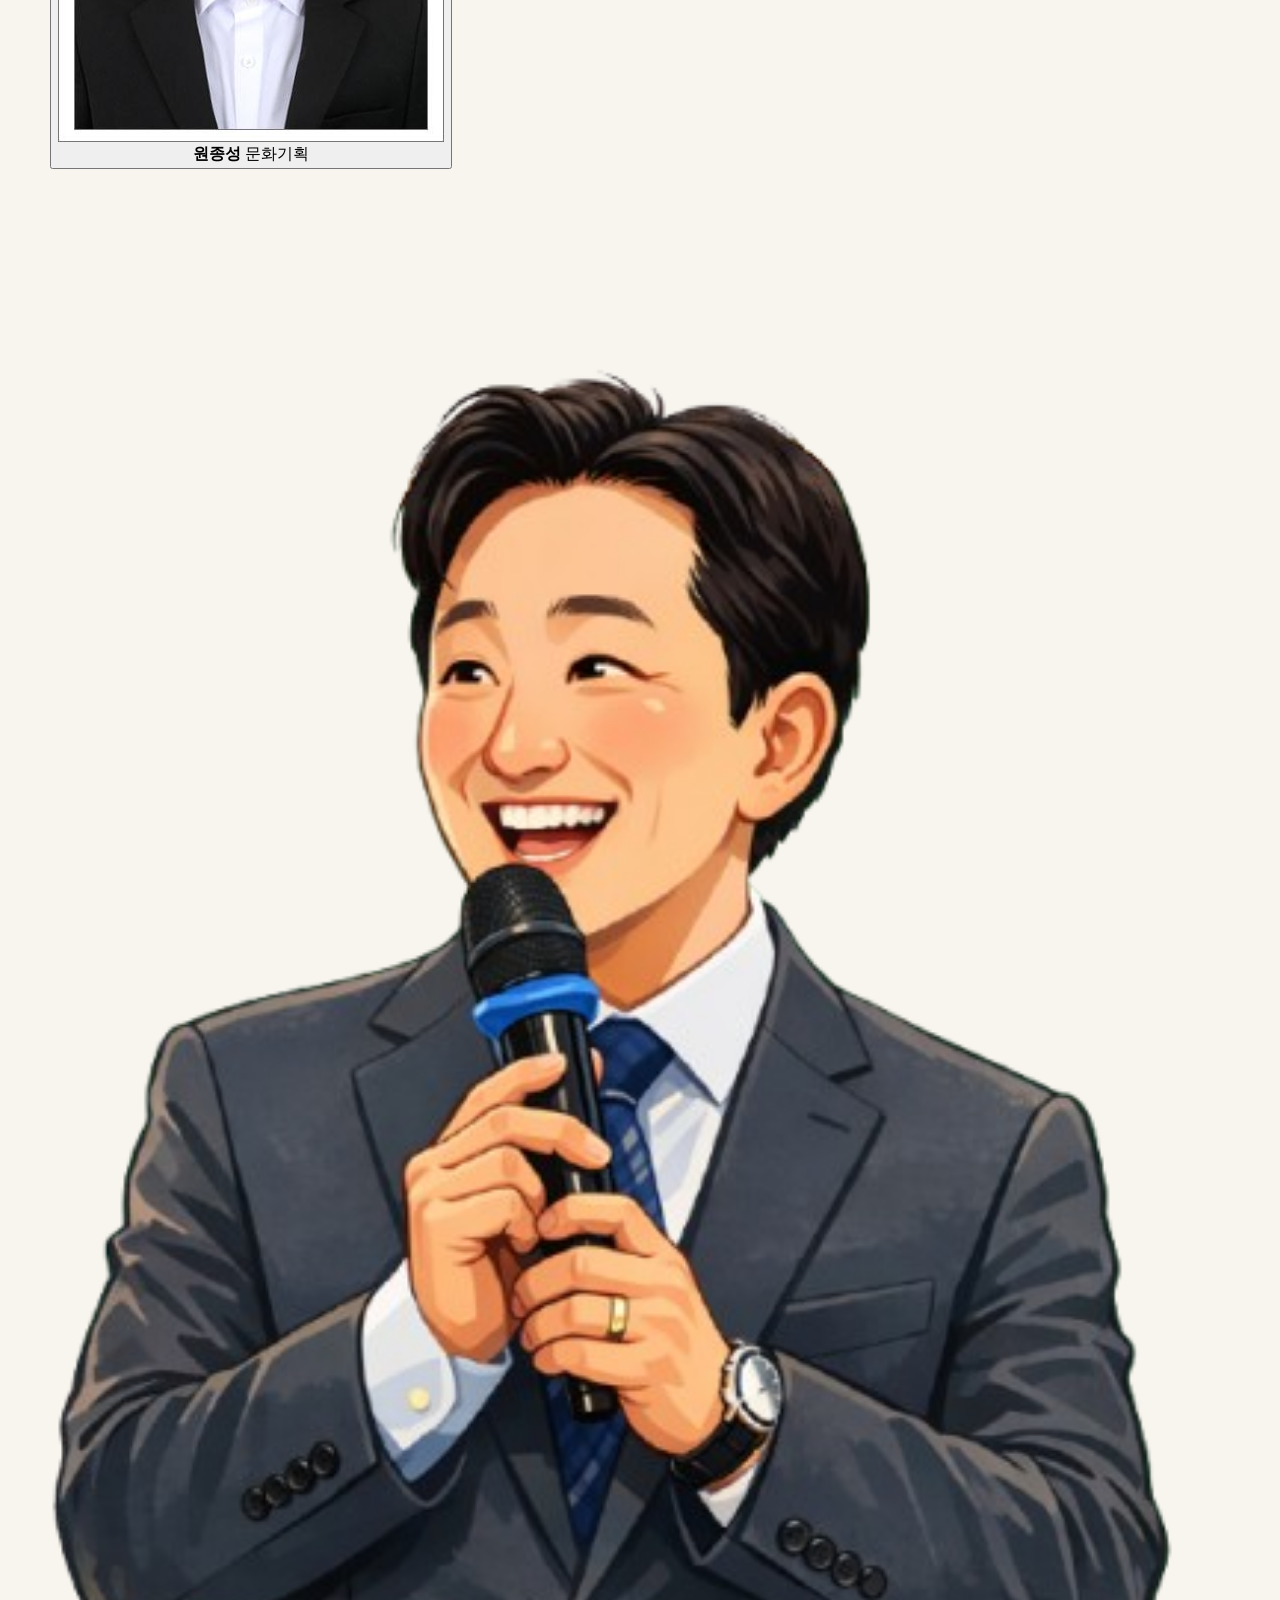
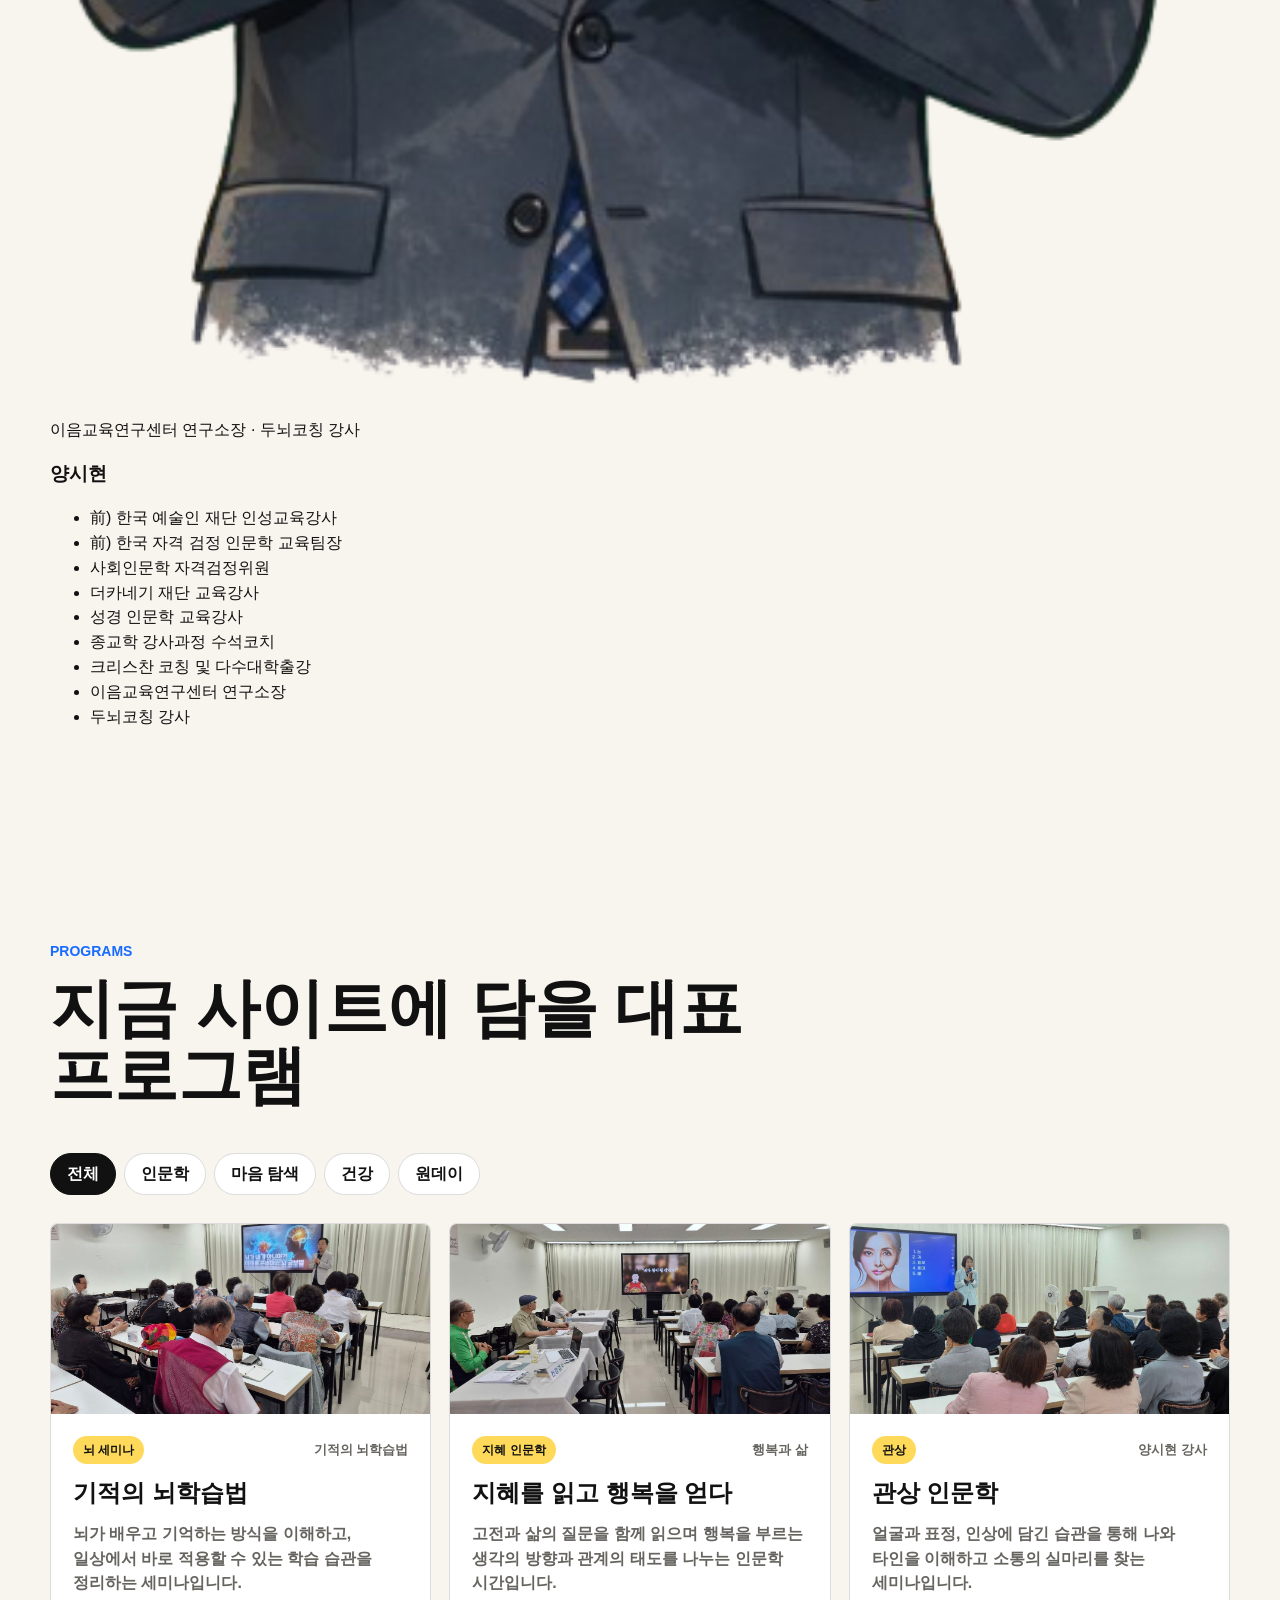
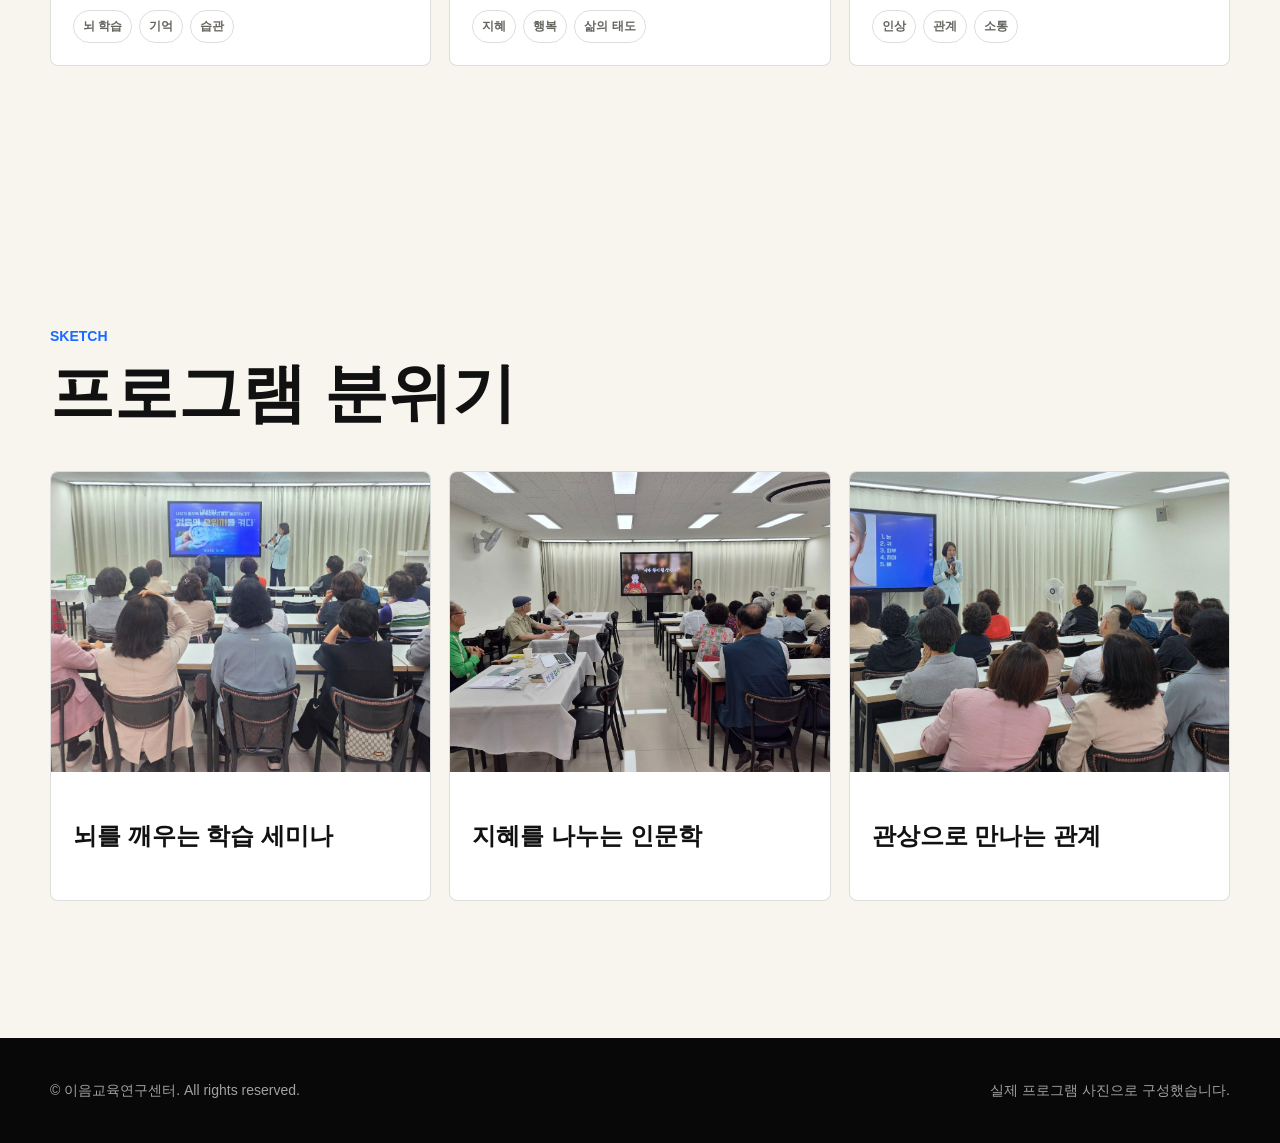
==== commit c6993647: "Add files via upload" ====
--- a/home.html
+++ b/home.html
@@ -5,7 +5,7 @@
   <meta name="viewport" content="width=device-width, initial-scale=1">
   <title>이음교육연구센터 | 일상 가까이의 문화와 배움</title>
   <meta name="description" content="안양에서 만나는 인문학, 심리, 건강, 원데이 체험 프로그램. 이음교육연구센터.">
-  <link rel="stylesheet" href="assets/css/site.css?v=20260718-14">
+  <link rel="stylesheet" href="assets/css/site.css?v=20260718-15">
 </head>
 <body>
   <header class="site-header" data-header>
@@ -86,6 +86,137 @@
       </div>
     </section>
 
+    <section class="section instructor-section" id="instructors">
+      <div class="container">
+        <div class="section-head">
+          <div>
+            <p class="section-label">PEOPLE</p>
+            <h2 class="section-title">함께하는 사람들</h2>
+          </div>
+        </div>
+
+        <div class="instructor-shell">
+          <div class="instructor-list" role="tablist" aria-label="강사진 목록">
+            <button class="instructor-tab is-active" type="button" role="tab" aria-selected="true" data-instructor="yang">
+              <span class="instructor-avatar"><img src="assets/img/people/instructor-yang-sihyun.png" alt="양시현"></span>
+              <strong>양시현</strong>
+              <span>연구소장</span>
+            </button>
+            <button class="instructor-tab" type="button" role="tab" aria-selected="false" data-instructor="jung">
+              <span class="instructor-avatar"><img src="assets/img/people/instructor-jung-sunwook.png" alt="정선욱"></span>
+              <strong>정선욱</strong>
+              <span>비전코칭</span>
+            </button>
+            <button class="instructor-tab" type="button" role="tab" aria-selected="false" data-instructor="kim">
+              <span class="instructor-avatar"><img src="assets/img/people/instructor-kim-seunghee.png" alt="김승희"></span>
+              <strong>김승희</strong>
+              <span>북테라피</span>
+            </button>
+            <button class="instructor-tab" type="button" role="tab" aria-selected="false" data-instructor="jeon">
+              <span class="instructor-avatar"><img src="assets/img/people/instructor-jeon-yunkyung.png" alt="전윤경"></span>
+              <strong>전윤경</strong>
+              <span>힐링테라피</span>
+            </button>
+            <button class="instructor-tab" type="button" role="tab" aria-selected="false" data-instructor="won">
+              <span class="instructor-avatar"><img src="assets/img/people/instructor-won-jongsung.png" alt="원종성"></span>
+              <strong>원종성</strong>
+              <span>문화기획</span>
+            </button>
+          </div>
+
+          <div class="instructor-detail">
+            <article class="instructor-panel is-active" data-instructor-panel="yang">
+              <div class="instructor-panel-head">
+                <img src="assets/img/people/instructor-yang-sihyun.png" alt="양시현">
+                <div>
+                  <p>이음교육연구센터 연구소장 · 두뇌코칭 강사</p>
+                  <h3>양시현</h3>
+                </div>
+              </div>
+              <ul>
+                <li>前) 한국 예술인 재단 인성교육강사</li>
+                <li>前) 한국 자격 검정 인문학 교육팀장</li>
+                <li>사회인문학 자격검정위원</li>
+                <li>더카네기 재단 교육강사</li>
+                <li>성경 인문학 교육강사</li>
+                <li>종교학 강사과정 수석코치</li>
+                <li>크리스찬 코칭 및 다수대학출강</li>
+                <li>이음교육연구센터 연구소장</li>
+                <li>두뇌코칭 강사</li>
+              </ul>
+            </article>
+
+            <article class="instructor-panel" data-instructor-panel="jung" hidden>
+              <div class="instructor-panel-head">
+                <img src="assets/img/people/instructor-jung-sunwook.png" alt="정선욱">
+                <div>
+                  <p>비전코칭 · 자기성장 프로그램</p>
+                  <h3>정선욱</h3>
+                </div>
+              </div>
+              <ul>
+                <li>비전코칭 및 자기성장 프로그램 기획·운영</li>
+                <li>대학 및 청년대상 진로·목표설정 전문상담</li>
+                <li>직장인 대상 커리어 설계 및 동기부여 강의</li>
+                <li>개인 1:1 코칭 및 그룹코칭 운영</li>
+                <li>크리스찬 코칭 전문상담 진행</li>
+              </ul>
+            </article>
+
+            <article class="instructor-panel" data-instructor-panel="kim" hidden>
+              <div class="instructor-panel-head">
+                <img src="assets/img/people/instructor-kim-seunghee.png" alt="김승희">
+                <div>
+                  <p>북테라피 전문강사 · 이음교육연구센터 연구진</p>
+                  <h3>김승희</h3>
+                </div>
+              </div>
+              <ul>
+                <li>한마음 심리상담소 상담사 (부부클리닉, 자녀상담, 청소년상담)</li>
+                <li>기독교TV 방송작가 (부부상담, 건강클리닉)</li>
+                <li>방송문화아카데미 (인문학, 종교학, 방송학)</li>
+                <li>현) 북테라피 전문강사</li>
+                <li>현) 이음교육연구센터 연구진</li>
+              </ul>
+            </article>
+
+            <article class="instructor-panel" data-instructor-panel="jeon" hidden>
+              <div class="instructor-panel-head">
+                <img src="assets/img/people/instructor-jeon-yunkyung.png" alt="전윤경">
+                <div>
+                  <p>심리상담 · 힐링테라피</p>
+                  <h3>전윤경</h3>
+                </div>
+              </div>
+              <ul>
+                <li>기독교 상담학전공</li>
+                <li>가족소통 심리상담사</li>
+                <li>리더쉽 코칭사</li>
+                <li>힐링테라피 강사</li>
+                <li>이음교육연구센터 연구진</li>
+              </ul>
+            </article>
+
+            <article class="instructor-panel" data-instructor-panel="won" hidden>
+              <div class="instructor-panel-head">
+                <img src="assets/img/people/instructor-won-jongsung.png" alt="원종성">
+                <div>
+                  <p>문화예술기획 · 심리정서 코칭</p>
+                  <h3>원종성</h3>
+                </div>
+              </div>
+              <ul>
+                <li>(주)문화예술기획 PD</li>
+                <li>한국공연예술문화 협회 기획</li>
+                <li>심리·정서 상담 및 개인 코칭 운영</li>
+                <li>대인관계·의사소통 상담</li>
+                <li>자기이해 및 마음 회복 프로그램 진행</li>
+              </ul>
+            </article>
+          </div>
+        </div>
+      </div>
+    </section>
     <section class="section" id="programs">
       <div class="container">
         <div class="section-head">
@@ -204,6 +335,6 @@
       <div class="source-links">실제 프로그램 사진으로 구성했습니다.</div>
     </div>
   </footer>
-  <script src="assets/js/site.js?v=20260718-14"></script>
+  <script src="assets/js/site.js?v=20260718-15"></script>
 </body>
 </html>
--- a/assets/css/site.css
+++ b/assets/css/site.css
@@ -599,61 +599,30 @@
       font-weight: 800;
     }
 
-    .gallery-grid {
-      display: grid;
-      grid-template-columns: repeat(3, minmax(0, 1fr));
-      gap: 18px;
-    }
-
-    .gallery-item:not(.is-gallery-visible) {
-      display: none !important;
-    }
-
-    .gallery-grid.is-sliding .gallery-item:not([hidden]) {
+    .sketch-grid.is-sliding .sketch-card:not([hidden]) {
       animation: programCardIn 360ms ease both;
     }
 
-    .gallery-item {
-      display: flex;
+    .sketch-card {
+      height: 430px;
       min-height: 430px;
-      flex-direction: column;
-      overflow: hidden;
-      border: 1px solid var(--line);
-      border-radius: var(--radius);
-      background: var(--white);
-      transition: transform 220ms ease, box-shadow 220ms ease;
-    }
-
-    .gallery-item:hover {
-      transform: translateY(-4px);
-      box-shadow: var(--shadow);
-    }
-
-    .gallery-media {
+    }
+
+    .sketch-card .program-media {
       flex: 0 0 70%;
-      min-height: 0;
-      background: #dddddd;
-    }
-
-    .gallery-media img {
-      width: 100%;
-      height: 100%;
-      object-fit: cover;
-    }
-
-    .gallery-body {
-      display: flex;
+      height: auto;
+    }
+
+    .sketch-card .program-body {
       flex: 0 0 30%;
-      align-items: center;
-      padding: 22px 24px;
-    }
-
-    .gallery-body strong {
-      font-size: 24px;
-      line-height: 1.24;
-    }
-
-    .footer {
+      justify-content: center;
+      padding: 22px;
+    }
+
+    .sketch-card .program-body h3 {
+      margin: 0;
+    }
+.footer {
       padding: 42px 0;
       color: rgba(255, 255, 255, 0.62);
       background: #080808;
@@ -741,10 +710,7 @@
         padding-right: 0;
         padding-left: 0;
       }
-      .gallery-grid {
-        grid-template-columns: repeat(2, minmax(0, 1fr));
-      }
-    }
+}
 
     @media (max-width: 720px) {
       :root {
@@ -804,15 +770,12 @@
       .program-card {
         min-height: auto;
       }
-      .gallery-grid {
-        grid-template-columns: 1fr;
-      }
-
-      .gallery-item {
+      .sketch-card {
+        height: 360px;
         min-height: 360px;
       }
 
-      .gallery-body {
+      .sketch-card .program-body {
         padding: 18px 20px;
       }
-    }
+}
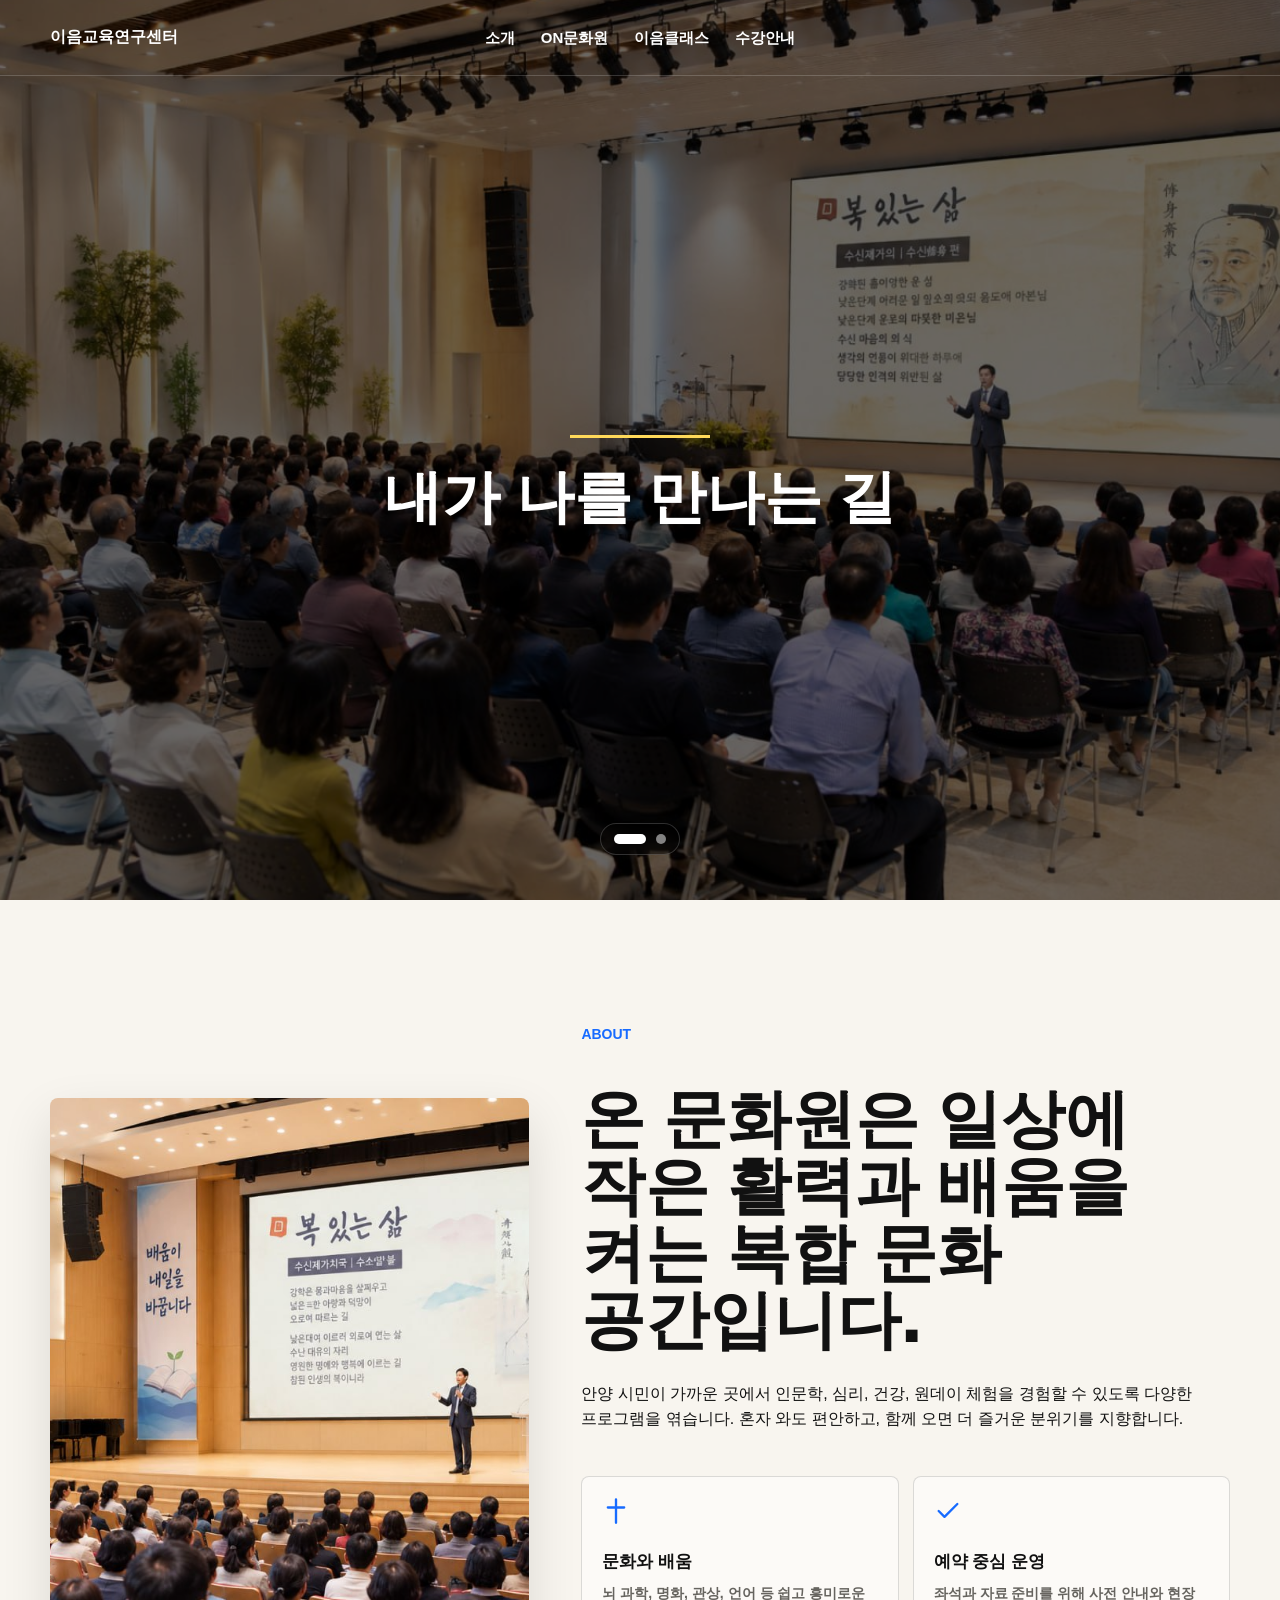
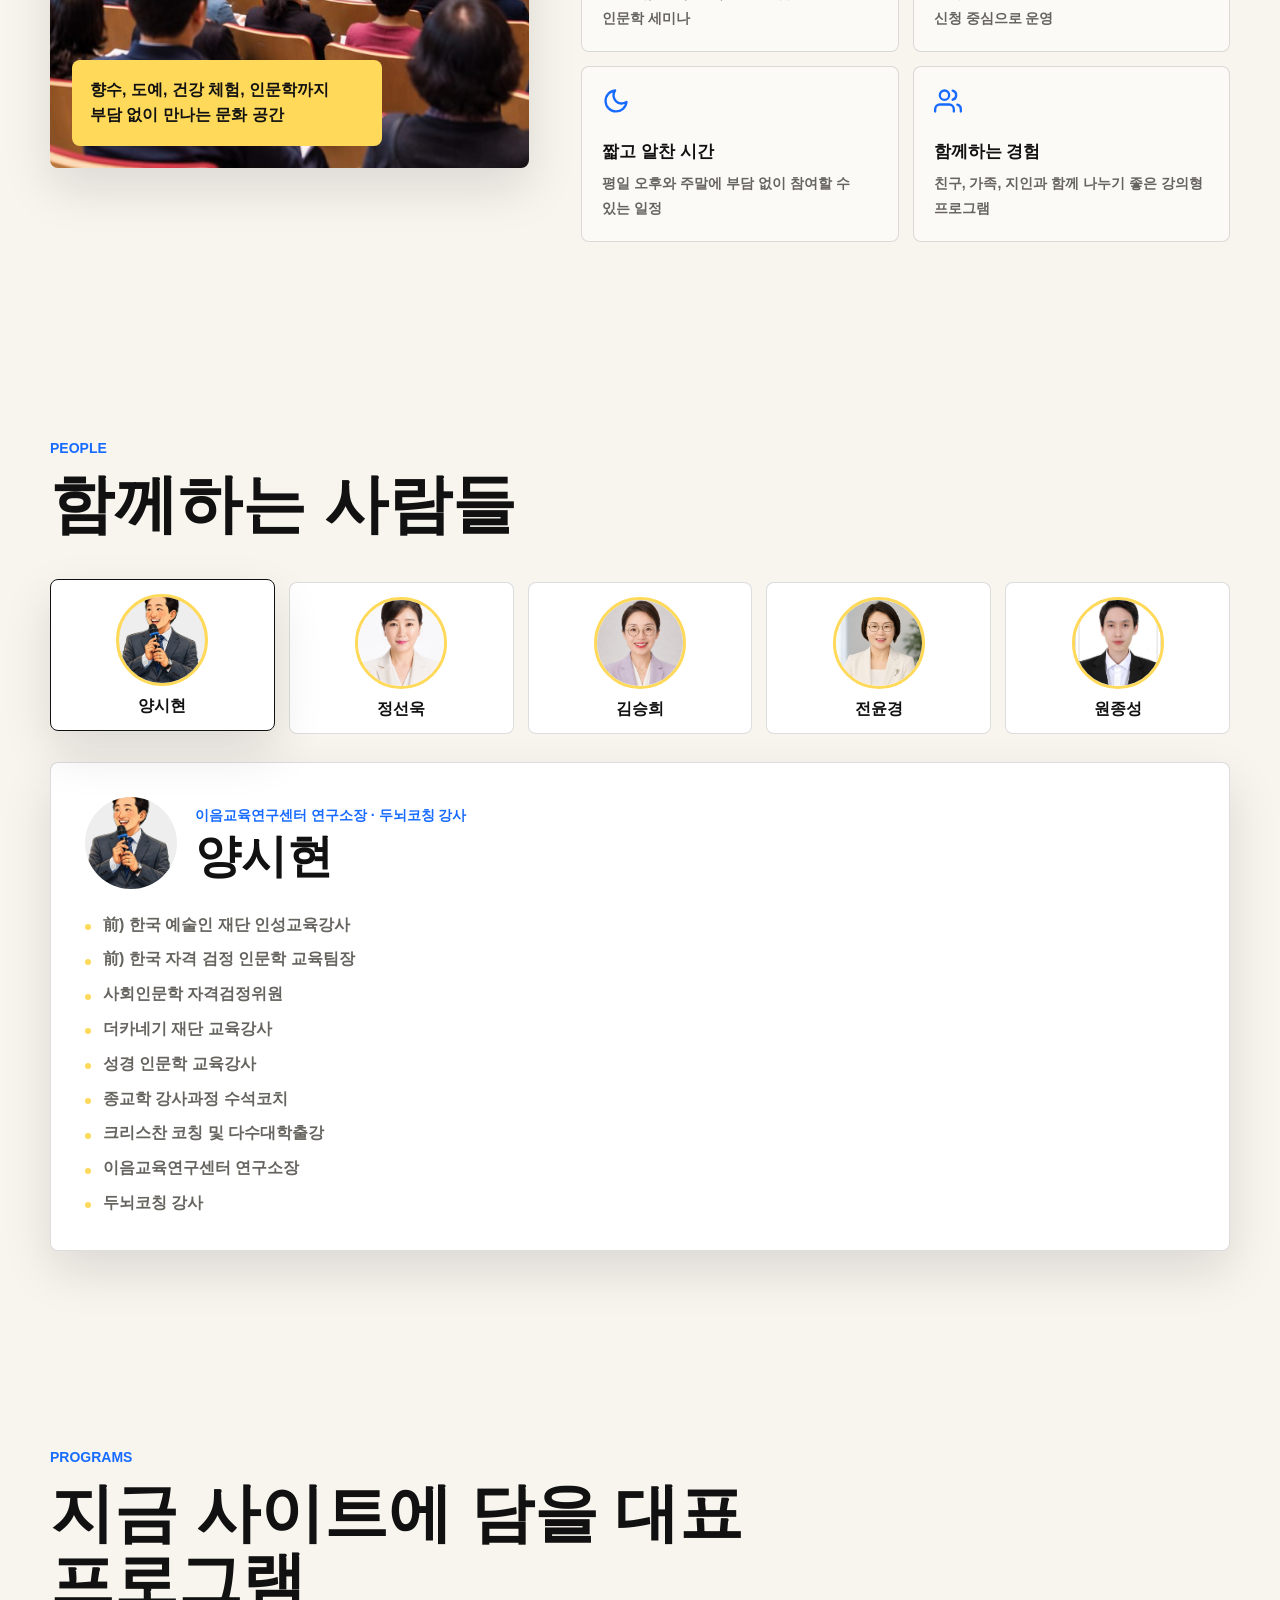
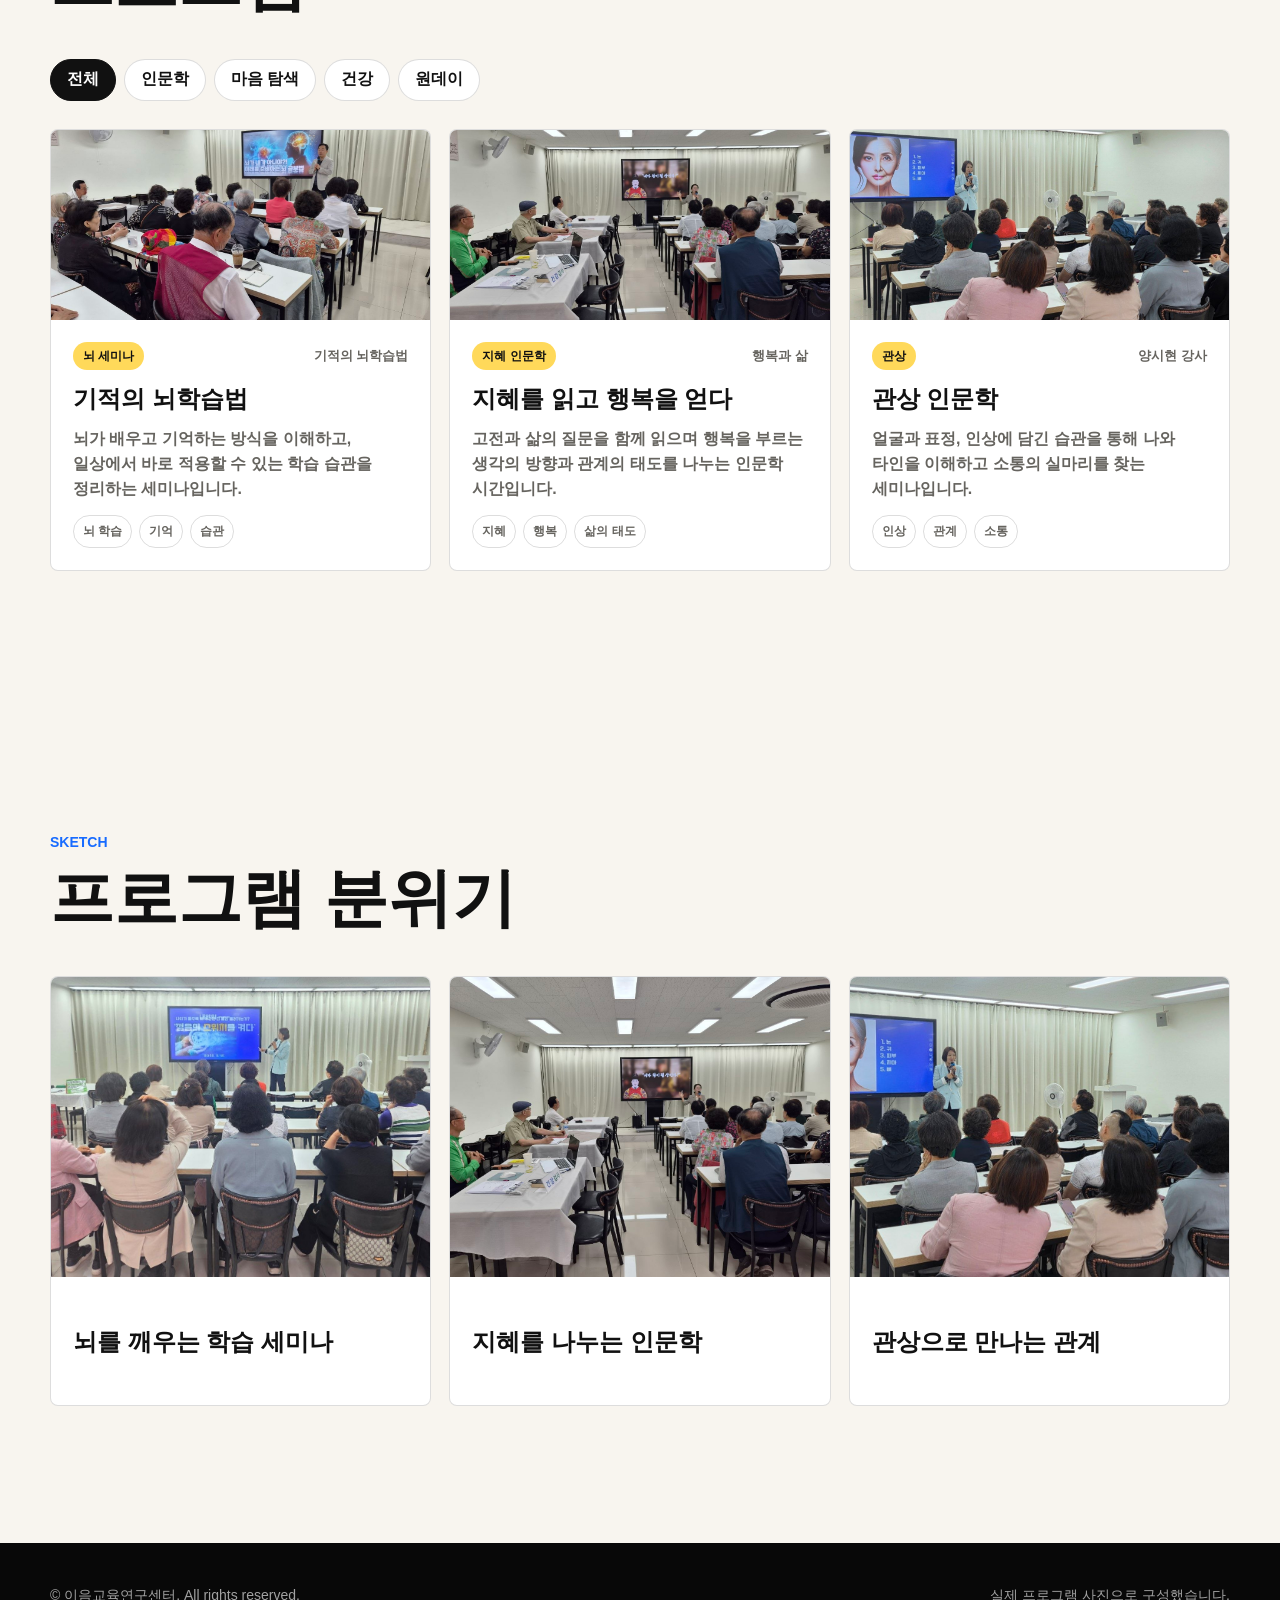
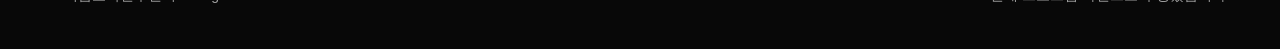
==== commit 74f08752: "Add files via upload" ====
--- a/home.html
+++ b/home.html
@@ -5,7 +5,7 @@
   <meta name="viewport" content="width=device-width, initial-scale=1">
   <title>이음교육연구센터 | 일상 가까이의 문화와 배움</title>
   <meta name="description" content="안양에서 만나는 인문학, 심리, 건강, 원데이 체험 프로그램. 이음교육연구센터.">
-  <link rel="stylesheet" href="assets/css/site.css?v=20260718-15">
+  <link rel="stylesheet" href="assets/css/site.css?v=20260718-16">
 </head>
 <body>
   <header class="site-header" data-header>
@@ -99,28 +99,23 @@
           <div class="instructor-list" role="tablist" aria-label="강사진 목록">
             <button class="instructor-tab is-active" type="button" role="tab" aria-selected="true" data-instructor="yang">
               <span class="instructor-avatar"><img src="assets/img/people/instructor-yang-sihyun.png" alt="양시현"></span>
-              <strong>양시현</strong>
-              <span>연구소장</span>
+              <strong>양시현</strong>
             </button>
             <button class="instructor-tab" type="button" role="tab" aria-selected="false" data-instructor="jung">
               <span class="instructor-avatar"><img src="assets/img/people/instructor-jung-sunwook.png" alt="정선욱"></span>
-              <strong>정선욱</strong>
-              <span>비전코칭</span>
+              <strong>정선욱</strong>
             </button>
             <button class="instructor-tab" type="button" role="tab" aria-selected="false" data-instructor="kim">
               <span class="instructor-avatar"><img src="assets/img/people/instructor-kim-seunghee.png" alt="김승희"></span>
-              <strong>김승희</strong>
-              <span>북테라피</span>
+              <strong>김승희</strong>
             </button>
             <button class="instructor-tab" type="button" role="tab" aria-selected="false" data-instructor="jeon">
               <span class="instructor-avatar"><img src="assets/img/people/instructor-jeon-yunkyung.png" alt="전윤경"></span>
-              <strong>전윤경</strong>
-              <span>힐링테라피</span>
+              <strong>전윤경</strong>
             </button>
             <button class="instructor-tab" type="button" role="tab" aria-selected="false" data-instructor="won">
               <span class="instructor-avatar"><img src="assets/img/people/instructor-won-jongsung.png" alt="원종성"></span>
-              <strong>원종성</strong>
-              <span>문화기획</span>
+              <strong>원종성</strong>
             </button>
           </div>
 
@@ -335,6 +330,6 @@
       <div class="source-links">실제 프로그램 사진으로 구성했습니다.</div>
     </div>
   </footer>
-  <script src="assets/js/site.js?v=20260718-15"></script>
+  <script src="assets/js/site.js?v=20260718-16"></script>
 </body>
 </html>
--- a/assets/css/site.css
+++ b/assets/css/site.css
@@ -459,6 +459,130 @@
       font-weight: 650;
     }
 
+
+    .instructor-shell {
+      display: grid;
+      gap: 28px;
+      align-items: start;
+    }
+
+    .instructor-list {
+      display: grid;
+      grid-template-columns: repeat(5, minmax(120px, 1fr));
+      gap: 14px;
+    }
+
+    .instructor-tab {
+      display: grid;
+      justify-items: center;
+      gap: 10px;
+      min-height: 146px;
+      padding: 14px 10px;
+      border: 1px solid var(--line);
+      border-radius: var(--radius);
+      background: var(--white);
+      color: var(--ink);
+      cursor: pointer;
+      transition: transform 180ms ease, box-shadow 180ms ease, border-color 180ms ease;
+    }
+
+    .instructor-tab:hover,
+    .instructor-tab.is-active {
+      transform: translateY(-3px);
+      border-color: var(--ink);
+      box-shadow: var(--shadow);
+    }
+
+    .instructor-avatar {
+      width: 92px;
+      height: 92px;
+      overflow: hidden;
+      border: 3px solid var(--yellow);
+      border-radius: 50%;
+      background: #eeeeee;
+    }
+
+    .instructor-avatar img,
+    .instructor-panel-head img {
+      width: 100%;
+      height: 100%;
+      object-fit: cover;
+    }
+
+    .instructor-tab strong {
+      font-size: 16px;
+      line-height: 1.2;
+    }
+    .instructor-detail {
+      min-height: 390px;
+      border: 1px solid var(--line);
+      border-radius: var(--radius);
+      background: var(--white);
+      box-shadow: var(--shadow);
+    }
+
+    .instructor-panel {
+      padding: 34px;
+    }
+
+    .instructor-panel[hidden] {
+      display: none;
+    }
+
+    .instructor-panel-head {
+      display: flex;
+      align-items: center;
+      gap: 18px;
+      margin-bottom: 24px;
+    }
+
+    .instructor-panel-head img {
+      width: 92px;
+      height: 92px;
+      border-radius: 50%;
+      background: #eeeeee;
+    }
+
+    .instructor-panel-head p {
+      margin-bottom: 6px;
+      color: var(--blue);
+      font-size: 14px;
+      font-weight: 900;
+    }
+
+    .instructor-panel-head h3 {
+      margin: 0;
+      font-size: clamp(30px, 4vw, 46px);
+      line-height: 1.05;
+    }
+
+    .instructor-panel ul {
+      display: grid;
+      gap: 10px;
+      margin: 0;
+      padding: 0;
+      list-style: none;
+    }
+
+    .instructor-panel li {
+      position: relative;
+      padding-left: 18px;
+      color: var(--muted);
+      font-weight: 700;
+      line-height: 1.55;
+    }
+
+    .instructor-panel li::before {
+      content: "";
+      position: absolute;
+      left: 0;
+      top: 0.72em;
+      width: 6px;
+      height: 6px;
+      border-radius: 50%;
+      background: var(--yellow);
+    }
+
     .tabs {
       display: flex;
       flex-wrap: wrap;
@@ -697,13 +821,24 @@
         font-weight: 850;
       }
 
-      .section-head,
-      .about-grid {
-        grid-template-columns: 1fr;
-      }
-
-      .program-grid {
-        grid-template-columns: repeat(2, minmax(0, 1fr));
+      .section-head,
+      .about-grid,
+      .instructor-shell {
+        grid-template-columns: 1fr;
+      }
+
+
+
+      .program-grid {
+        grid-template-columns: repeat(2, minmax(0, 1fr));
+      }
+
+      .instructor-list {
+        grid-template-columns: repeat(5, minmax(100px, 1fr));
+      }
+
+      .instructor-tab {
+        min-height: 136px;
       }
 
       .program-carousel {
@@ -745,9 +880,27 @@
         font-size: clamp(32px, 10vw, 48px);
       }
 
-      .about-points,
-      .program-grid {
-        grid-template-columns: 1fr;
+
+
+      .about-points,
+      .program-grid {
+        grid-template-columns: 1fr;
+      }
+
+      .instructor-list {
+        grid-template-columns: repeat(2, minmax(0, 1fr));
+      }
+
+      .instructor-detail {
+        min-height: auto;
+      }
+
+      .instructor-panel {
+        padding: 24px;
+      }
+
+      .instructor-panel-head {
+        align-items: flex-start;
       }
 
       .section {
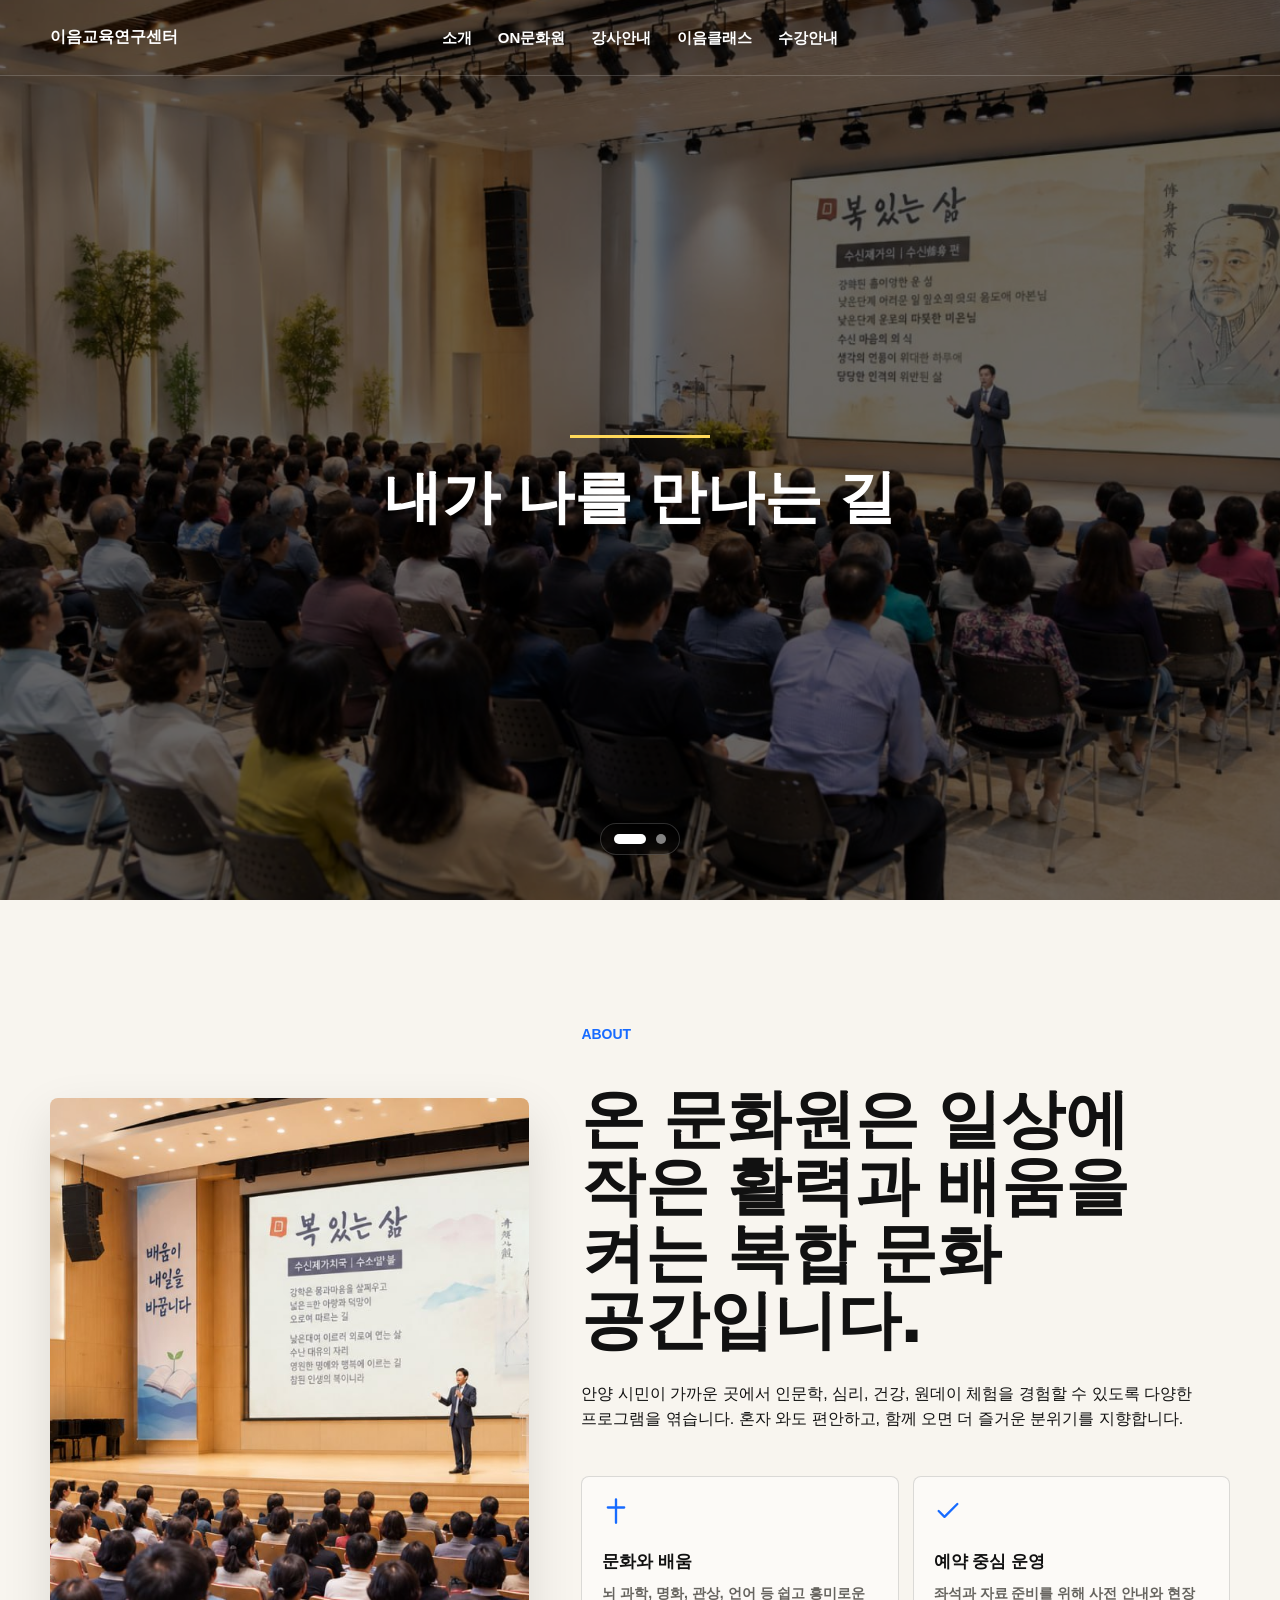
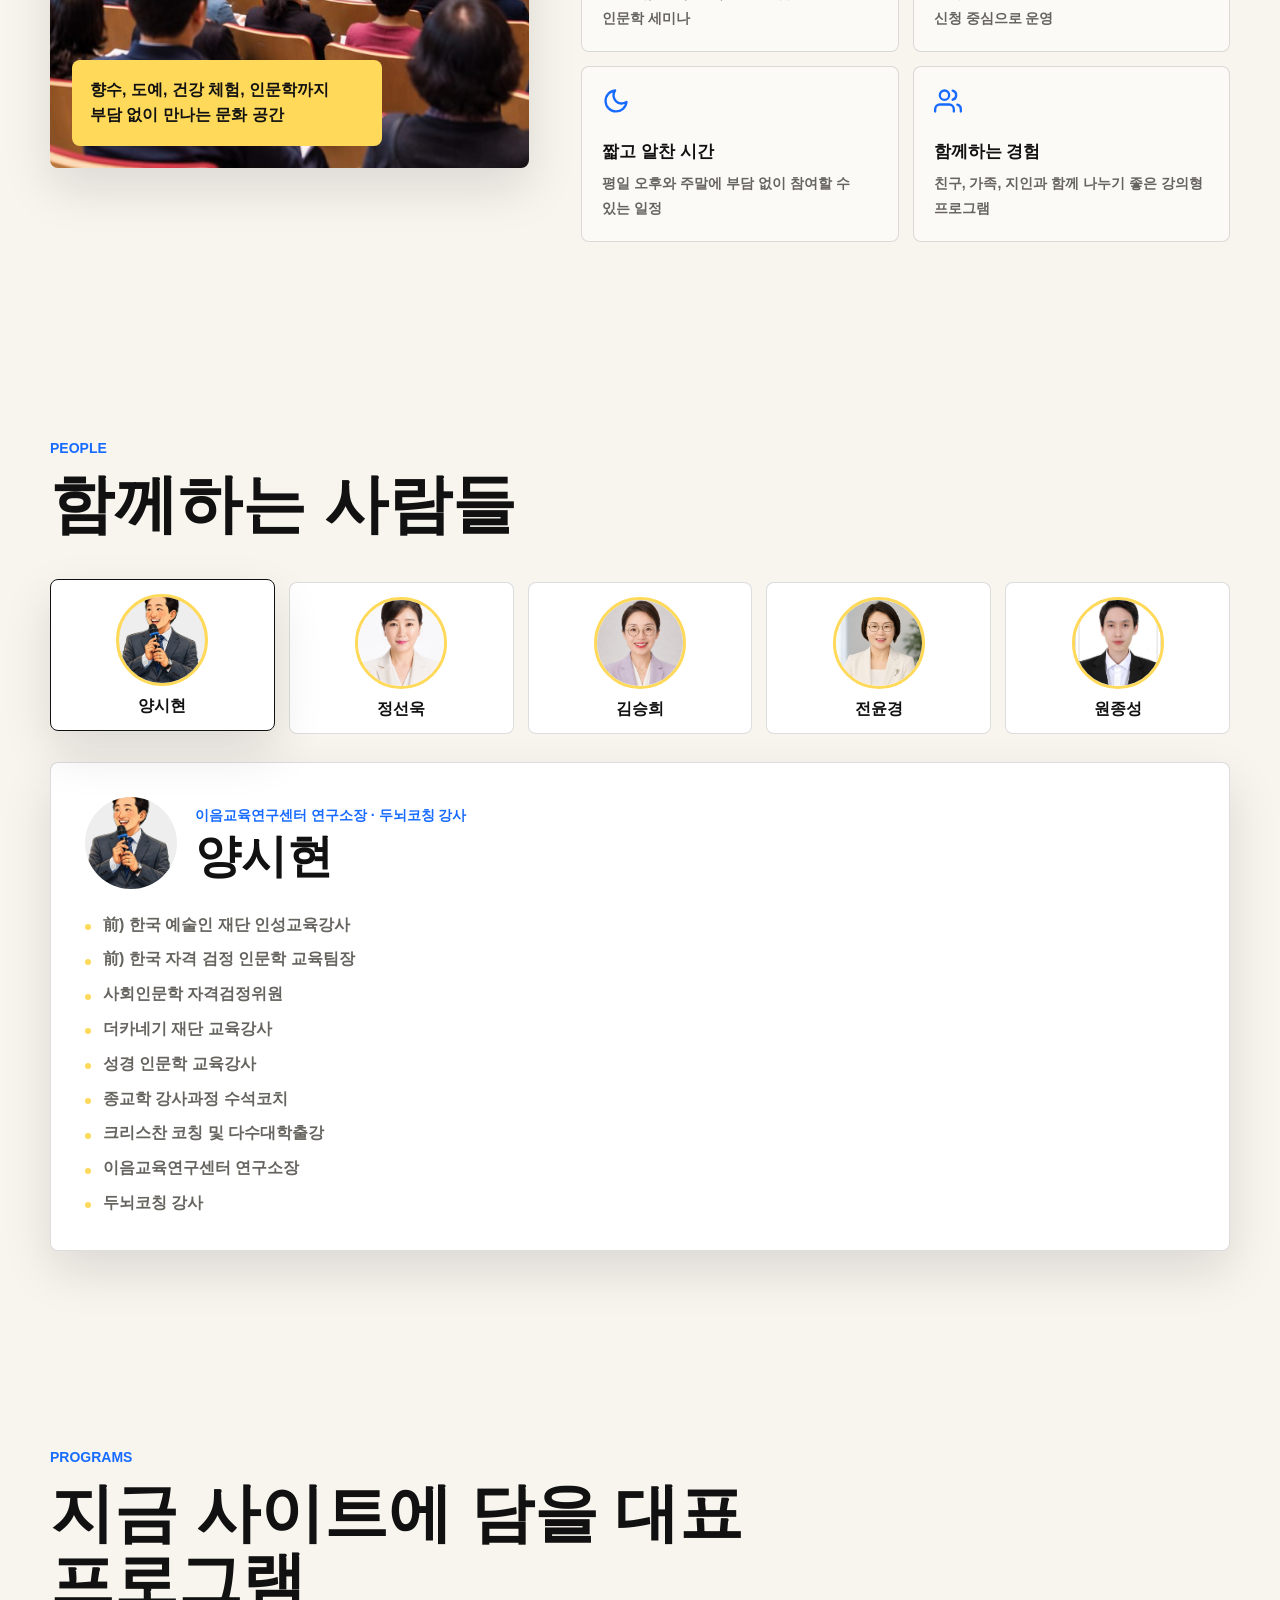
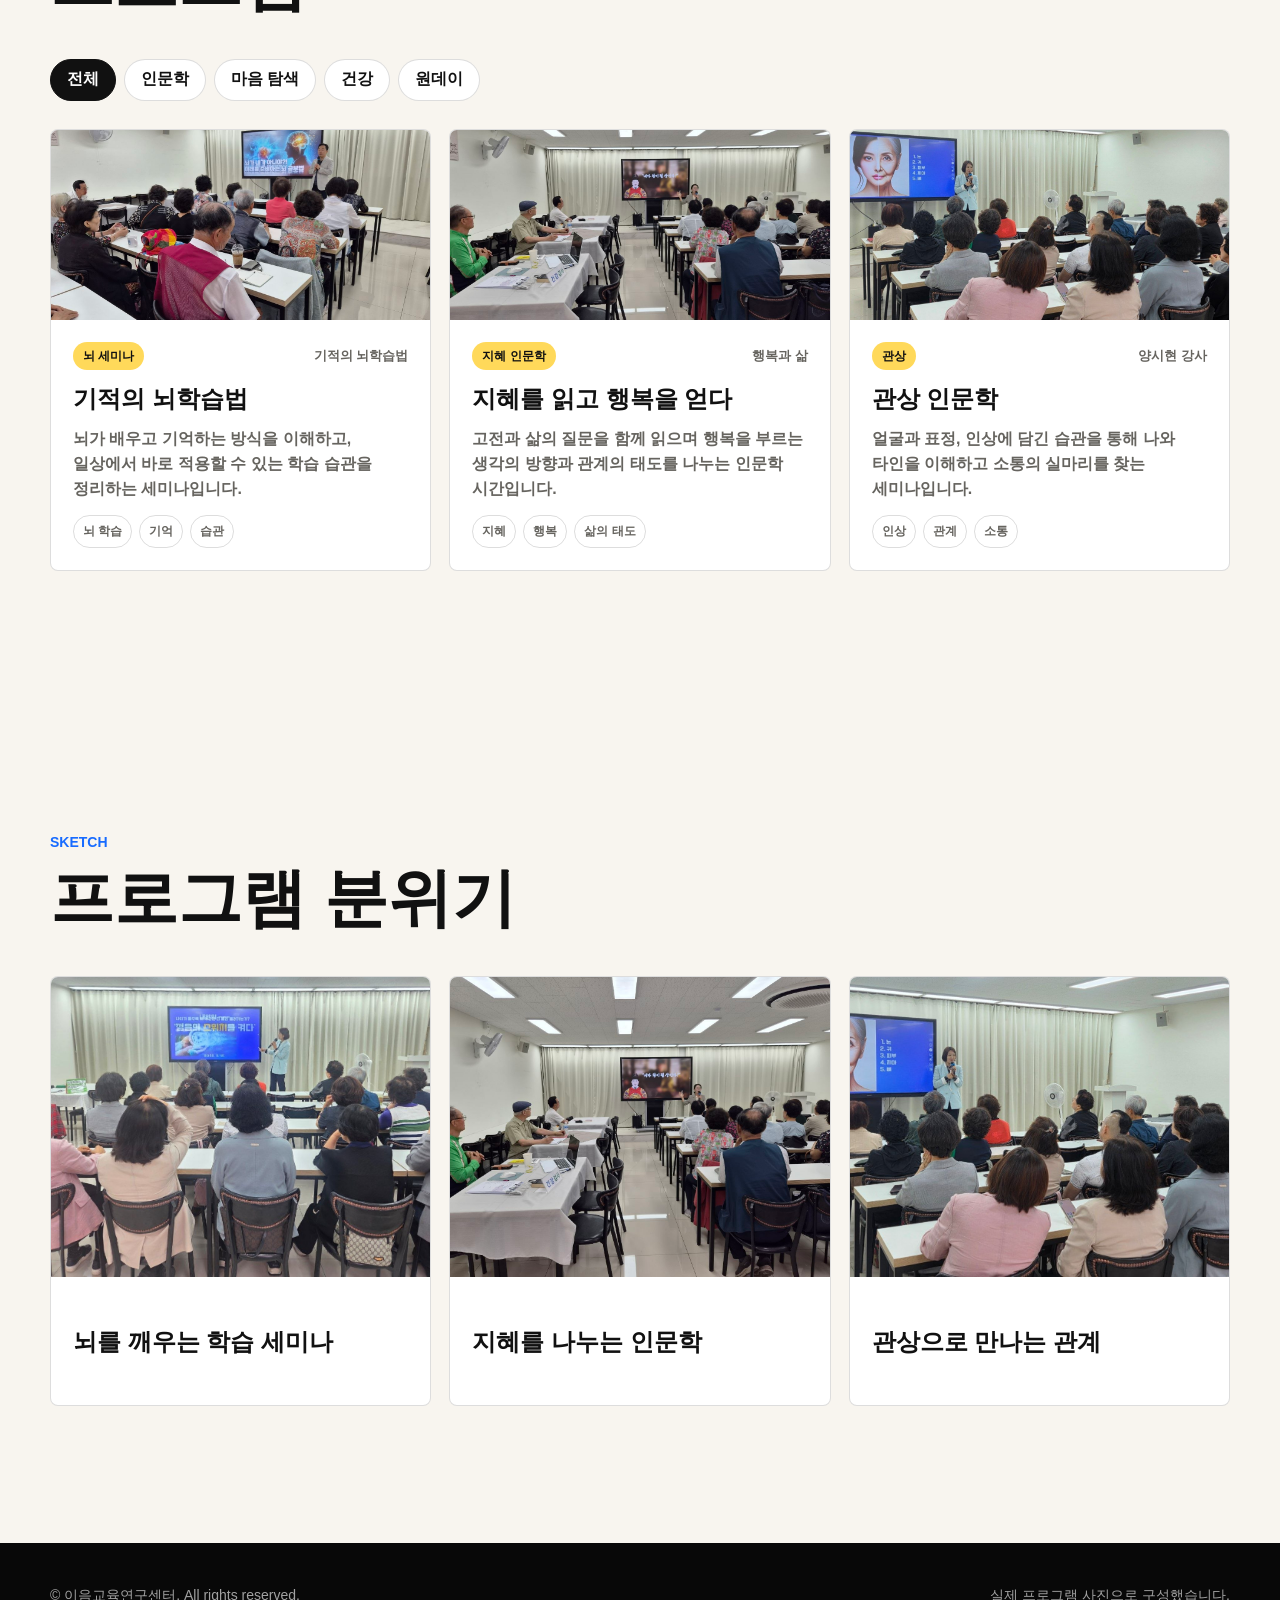
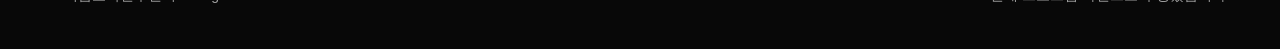
==== commit d31c62be: "Add files via upload" ====
--- a/home.html
+++ b/home.html
@@ -5,7 +5,7 @@
   <meta name="viewport" content="width=device-width, initial-scale=1">
   <title>이음교육연구센터 | 일상 가까이의 문화와 배움</title>
   <meta name="description" content="안양에서 만나는 인문학, 심리, 건강, 원데이 체험 프로그램. 이음교육연구센터.">
-  <link rel="stylesheet" href="assets/css/site.css?v=20260718-16">
+  <link rel="stylesheet" href="assets/css/site.css?v=20260718-18">
 </head>
 <body>
   <header class="site-header" data-header>
@@ -17,7 +17,8 @@
       <nav class="nav-links" aria-label="주요 메뉴">
         <a href="#home">소개</a>
         <a href="#about">ON문화원</a>
-        <a href="#programs">이음클래스</a>
+        <a href="#instructors">강사안내</a>
+    <a href="#programs">이음클래스</a>
         <a href="#gallery">수강안내</a>
       </nav>
 
@@ -30,6 +31,7 @@
   <nav class="mobile-panel" aria-label="모바일 메뉴" data-mobile-panel>
     <a href="#home">소개</a>
     <a href="#about">ON문화원</a>
+    <a href="#instructors">강사안내</a>
     <a href="#programs">이음클래스</a>
     <a href="#gallery">수강안내</a>
   </nav>
@@ -330,6 +332,6 @@
       <div class="source-links">실제 프로그램 사진으로 구성했습니다.</div>
     </div>
   </footer>
-  <script src="assets/js/site.js?v=20260718-16"></script>
+  <script src="assets/js/site.js?v=20260718-18"></script>
 </body>
 </html>
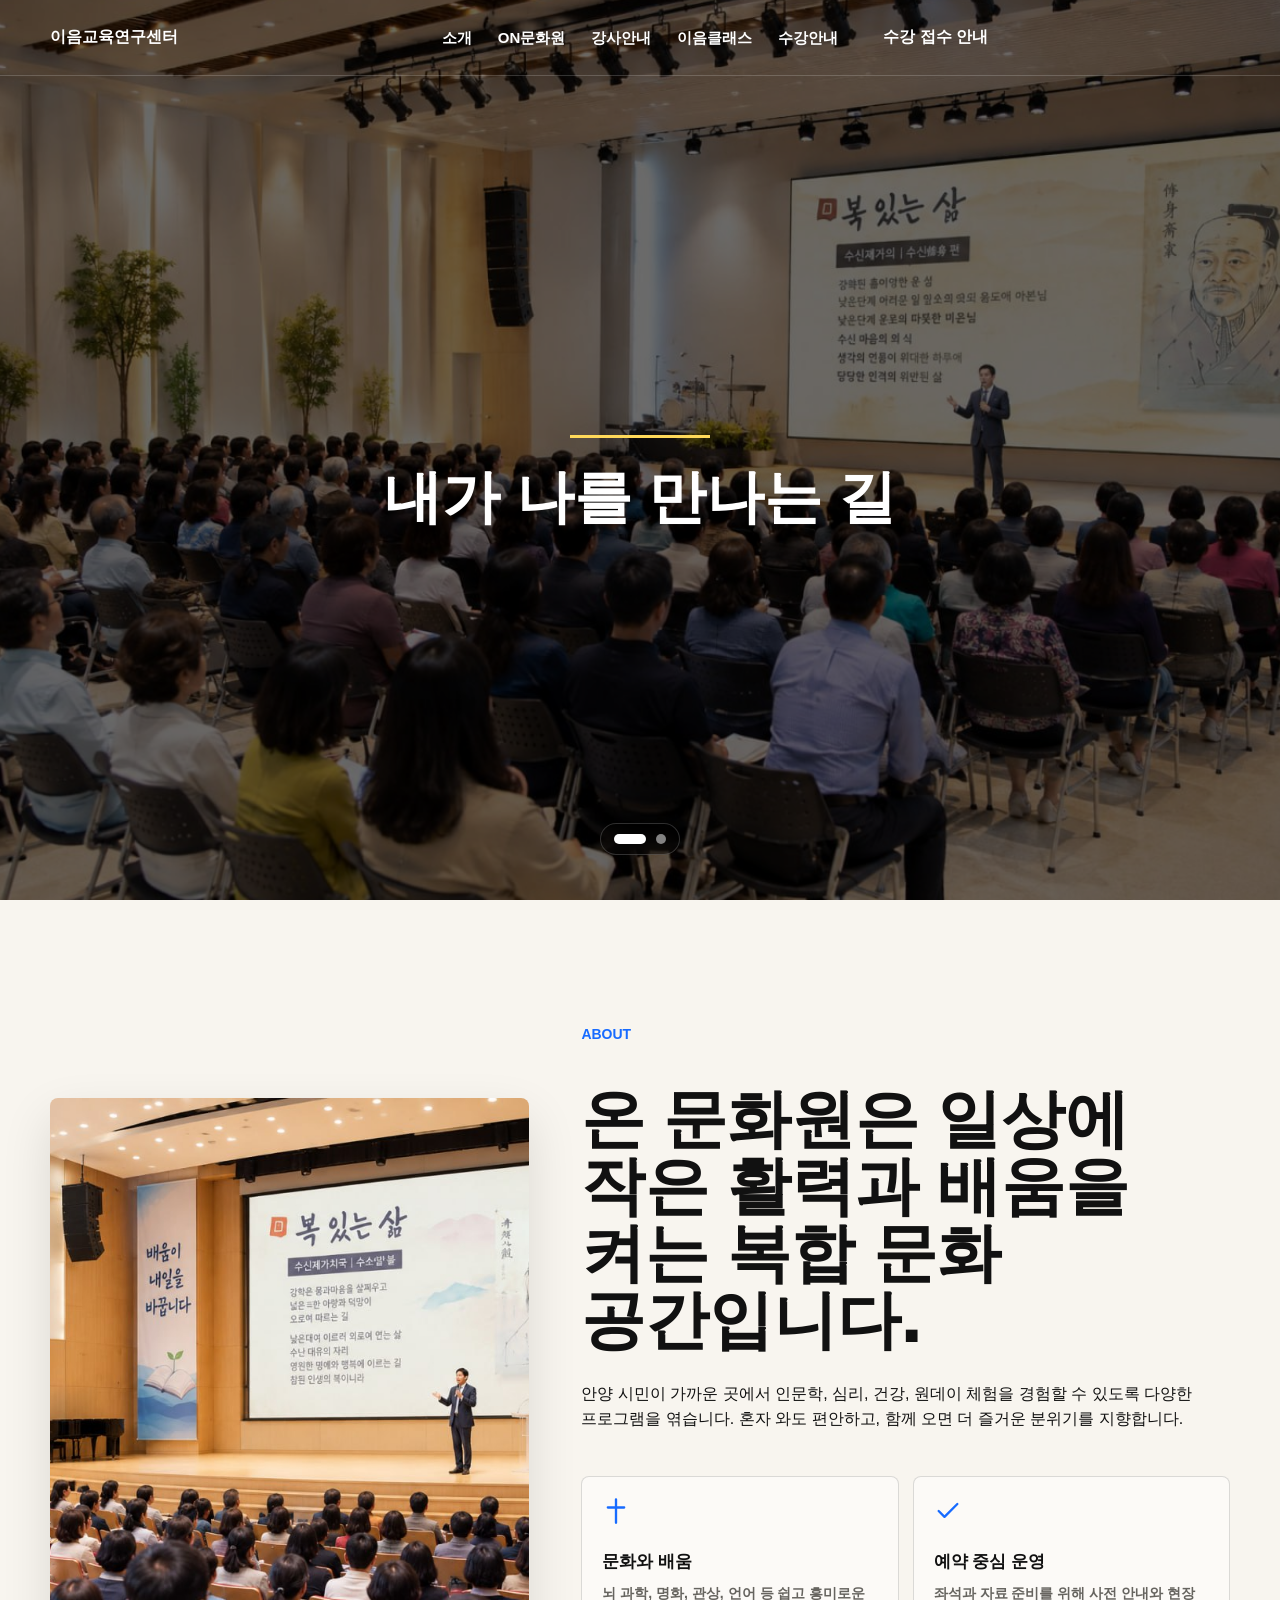
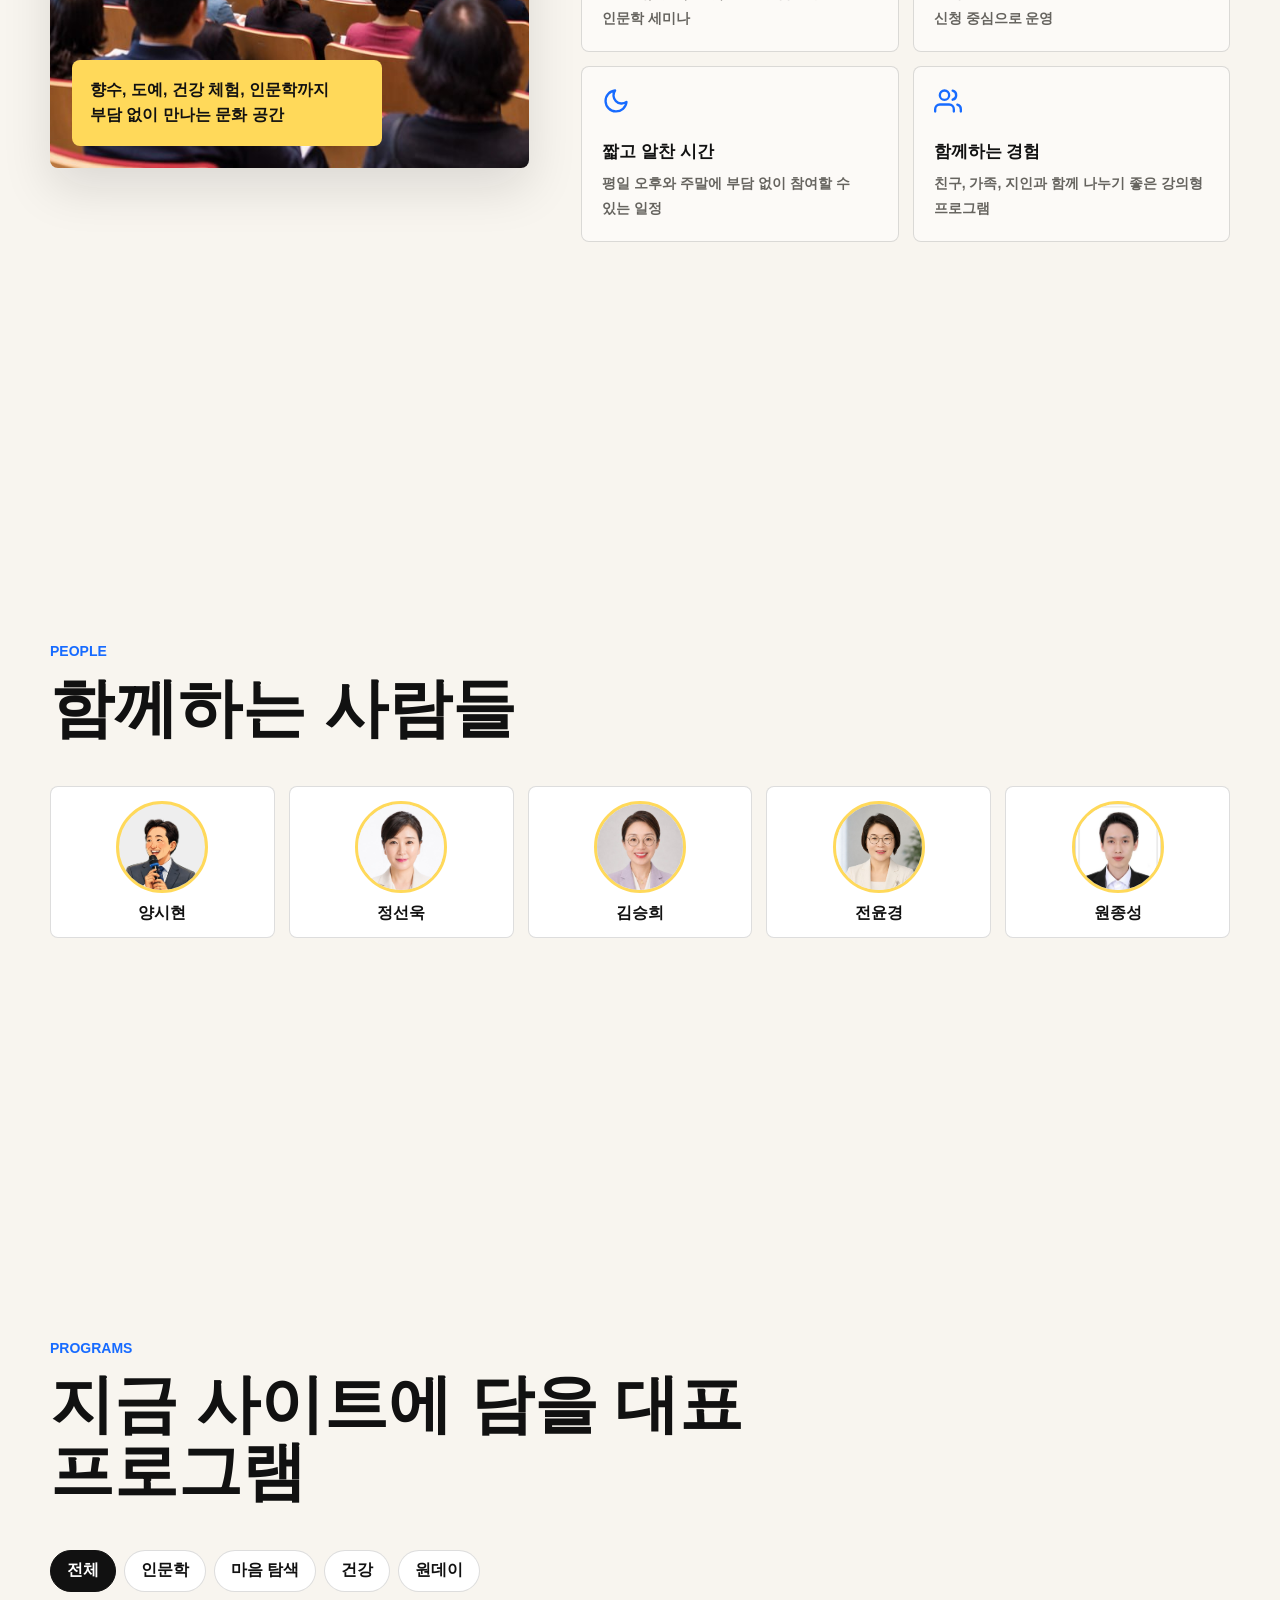
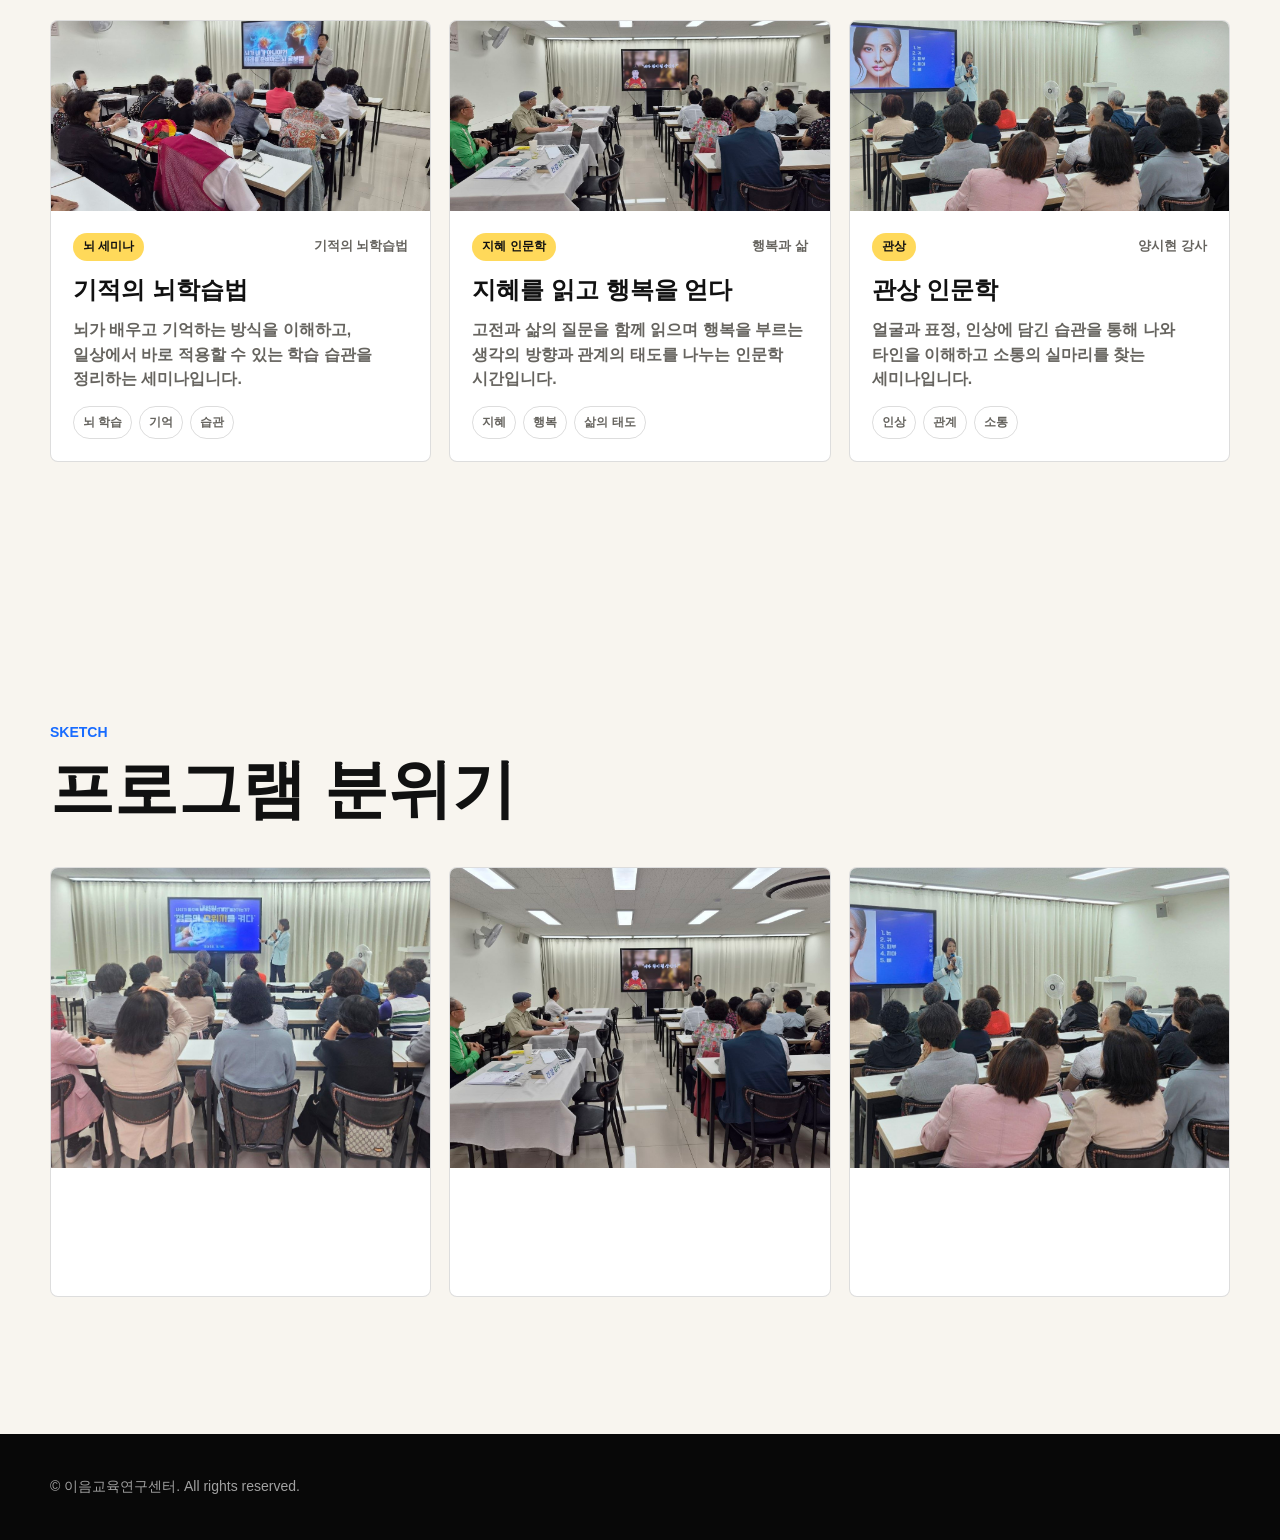
==== commit 07b4573c: "Add files via upload" ====
--- a/home.html
+++ b/home.html
@@ -5,7 +5,7 @@
   <meta name="viewport" content="width=device-width, initial-scale=1">
   <title>이음교육연구센터 | 일상 가까이의 문화와 배움</title>
   <meta name="description" content="안양에서 만나는 인문학, 심리, 건강, 원데이 체험 프로그램. 이음교육연구센터.">
-  <link rel="stylesheet" href="assets/css/site.css?v=20260718-18">
+  <link rel="stylesheet" href="assets/css/site.css?v=20260718-19">
 </head>
 <body>
   <header class="site-header" data-header>
@@ -22,6 +22,8 @@
         <a href="#gallery">수강안내</a>
       </nav>
 
+            <div class="nav-actions"><a class="btn nav-apply" href="index.html">수강 접수 안내</a></div>
+
       <button class="menu-toggle" type="button" aria-label="메뉴 열기" aria-expanded="false" data-menu-toggle>
         <svg viewBox="0 0 24 24" aria-hidden="true"><path d="M4 7h16M4 12h16M4 17h16"></path></svg>
       </button>
@@ -33,7 +35,8 @@
     <a href="#about">ON문화원</a>
     <a href="#instructors">강사안내</a>
     <a href="#programs">이음클래스</a>
-    <a href="#gallery">수강안내</a>
+    <a href="#gallery">수강안내</a>
+    <a href="index.html">수강 접수 안내</a>
   </nav>
 
   <main>
@@ -99,7 +102,7 @@
 
         <div class="instructor-shell">
           <div class="instructor-list" role="tablist" aria-label="강사진 목록">
-            <button class="instructor-tab is-active" type="button" role="tab" aria-selected="true" data-instructor="yang">
+            <button class="instructor-tab" type="button" role="tab" aria-selected="false" data-instructor="yang">
               <span class="instructor-avatar"><img src="assets/img/people/instructor-yang-sihyun.png" alt="양시현"></span>
               <strong>양시현</strong>
             </button>
@@ -121,8 +124,8 @@
             </button>
           </div>
 
-          <div class="instructor-detail">
-            <article class="instructor-panel is-active" data-instructor-panel="yang">
+          <div class="instructor-detail" data-instructor-detail hidden>
+            <article class="instructor-panel" data-instructor-panel="yang" hidden>
               <div class="instructor-panel-head">
                 <img src="assets/img/people/instructor-yang-sihyun.png" alt="양시현">
                 <div>
@@ -303,23 +306,18 @@
         <div class="program-grid sketch-grid" data-gallery-grid>
           <article class="program-card sketch-card is-program-visible is-gallery-visible" data-gallery-item>
             <div class="program-media"><img src="assets/img/seminar-class.jpg" alt="수강생들이 강의를 듣는 실제 세미나 현장"></div>
-            <div class="program-body"><h3>뇌를 깨우는 학습 세미나</h3></div>
           </article>
           <article class="program-card sketch-card is-program-visible is-gallery-visible" data-gallery-item>
             <div class="program-media"><img src="assets/img/seminar-wisdom.jpg" alt="지혜 인문학 강의가 진행되는 현장"></div>
-            <div class="program-body"><h3>지혜를 나누는 인문학</h3></div>
           </article>
           <article class="program-card sketch-card is-program-visible is-gallery-visible" data-gallery-item>
             <div class="program-media"><img src="assets/img/seminar-face.jpg" alt="관상 세미나를 듣는 수강생들"></div>
-            <div class="program-body"><h3>관상으로 만나는 관계</h3></div>
           </article>
           <article class="program-card sketch-card is-program-visible" data-gallery-item hidden>
             <div class="program-media"><img src="assets/img/seminar-health.jpg" alt="건강 세미나 강의 현장"></div>
-            <div class="program-body"><h3>몸의 신호를 살피는 건강 시간</h3></div>
           </article>
           <article class="program-card sketch-card is-program-visible" data-gallery-item hidden>
             <div class="program-media"><img src="assets/img/seminar-community.jpg" alt="함께 듣고 나누는 소규모 클래스 현장"></div>
-            <div class="program-body"><h3>함께 듣고 나누는 클래스</h3></div>
           </article>
         </div>
       </div>
@@ -329,9 +327,8 @@
   <footer class="footer">
     <div class="footer-inner">
       <div>© 이음교육연구센터. All rights reserved.</div>
-      <div class="source-links">실제 프로그램 사진으로 구성했습니다.</div>
     </div>
   </footer>
-  <script src="assets/js/site.js?v=20260718-18"></script>
+  <script src="assets/js/site.js?v=20260718-19"></script>
 </body>
 </html>
--- a/assets/css/site.css
+++ b/assets/css/site.css
@@ -506,7 +506,8 @@
     .instructor-panel-head img {
       width: 100%;
       height: 100%;
-      object-fit: cover;
+      object-fit: cover;
+      object-position: center top;
     }
 
     .instructor-tab strong {
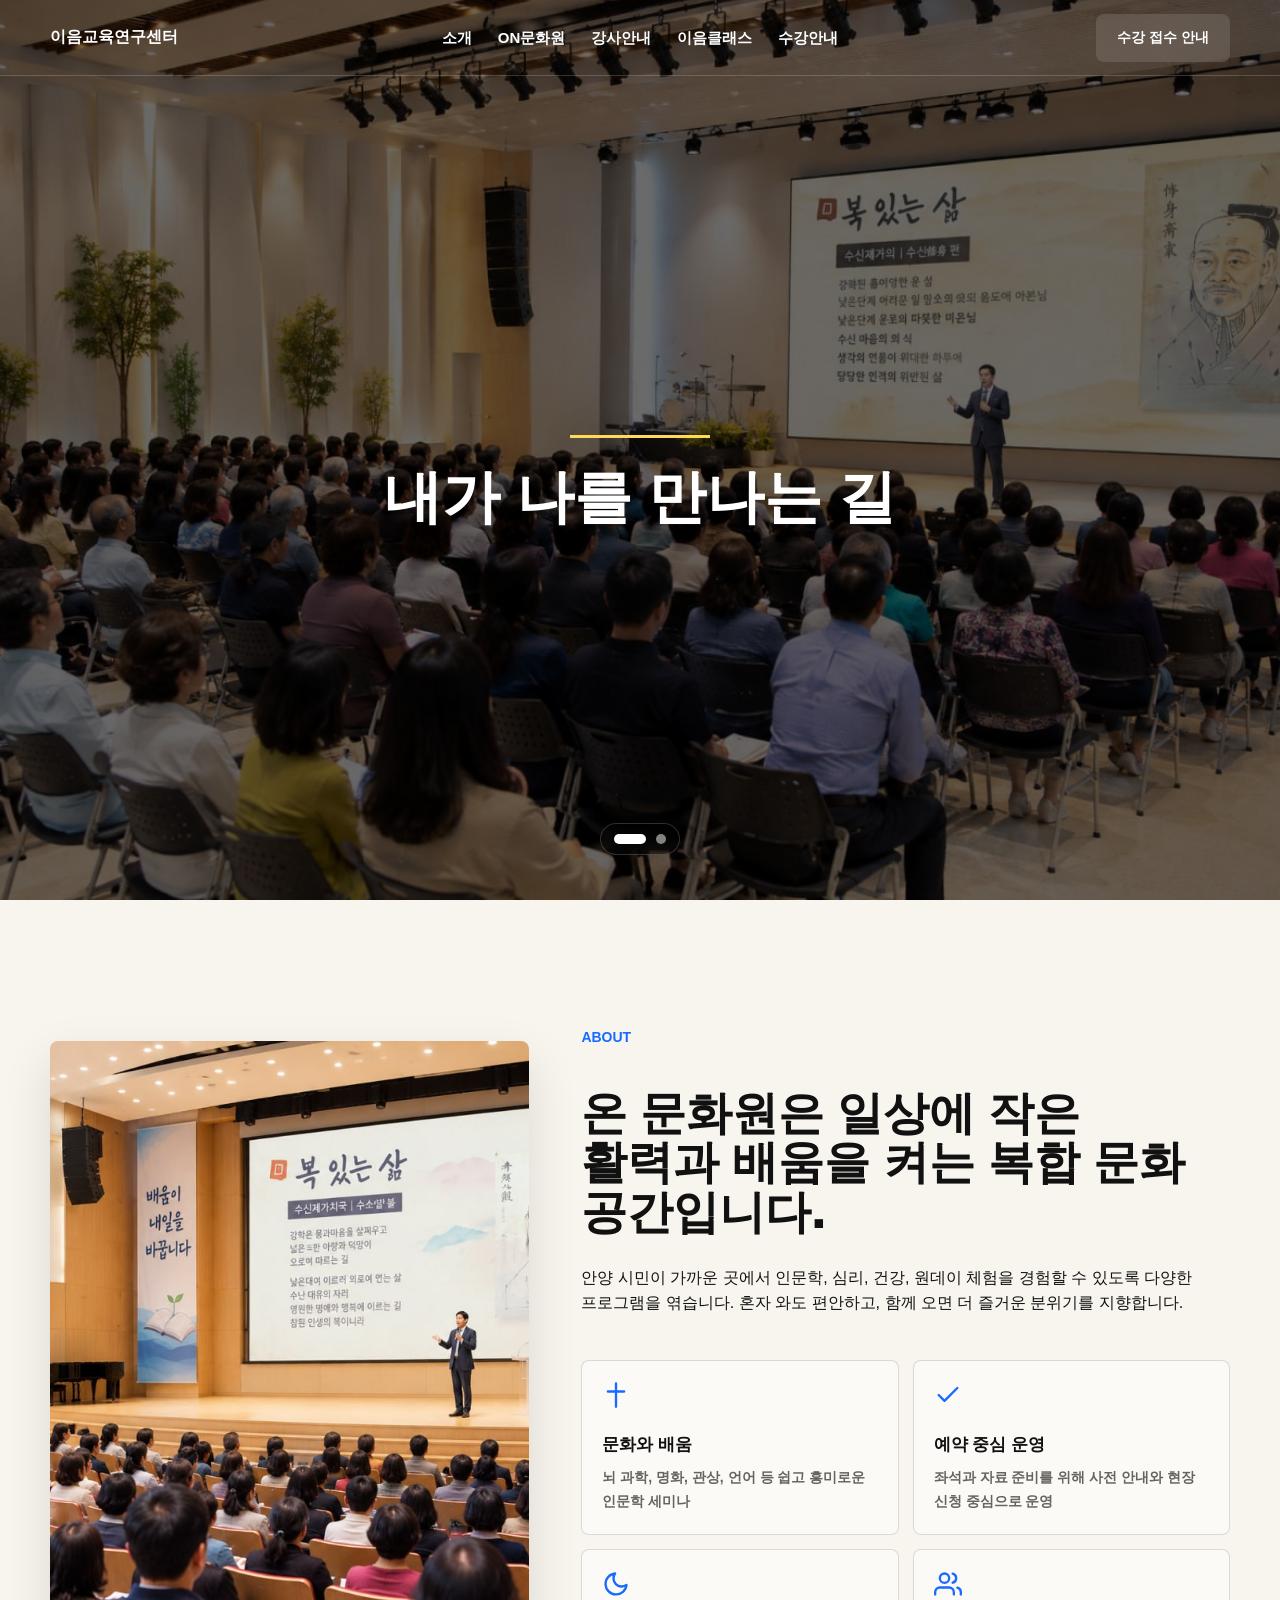
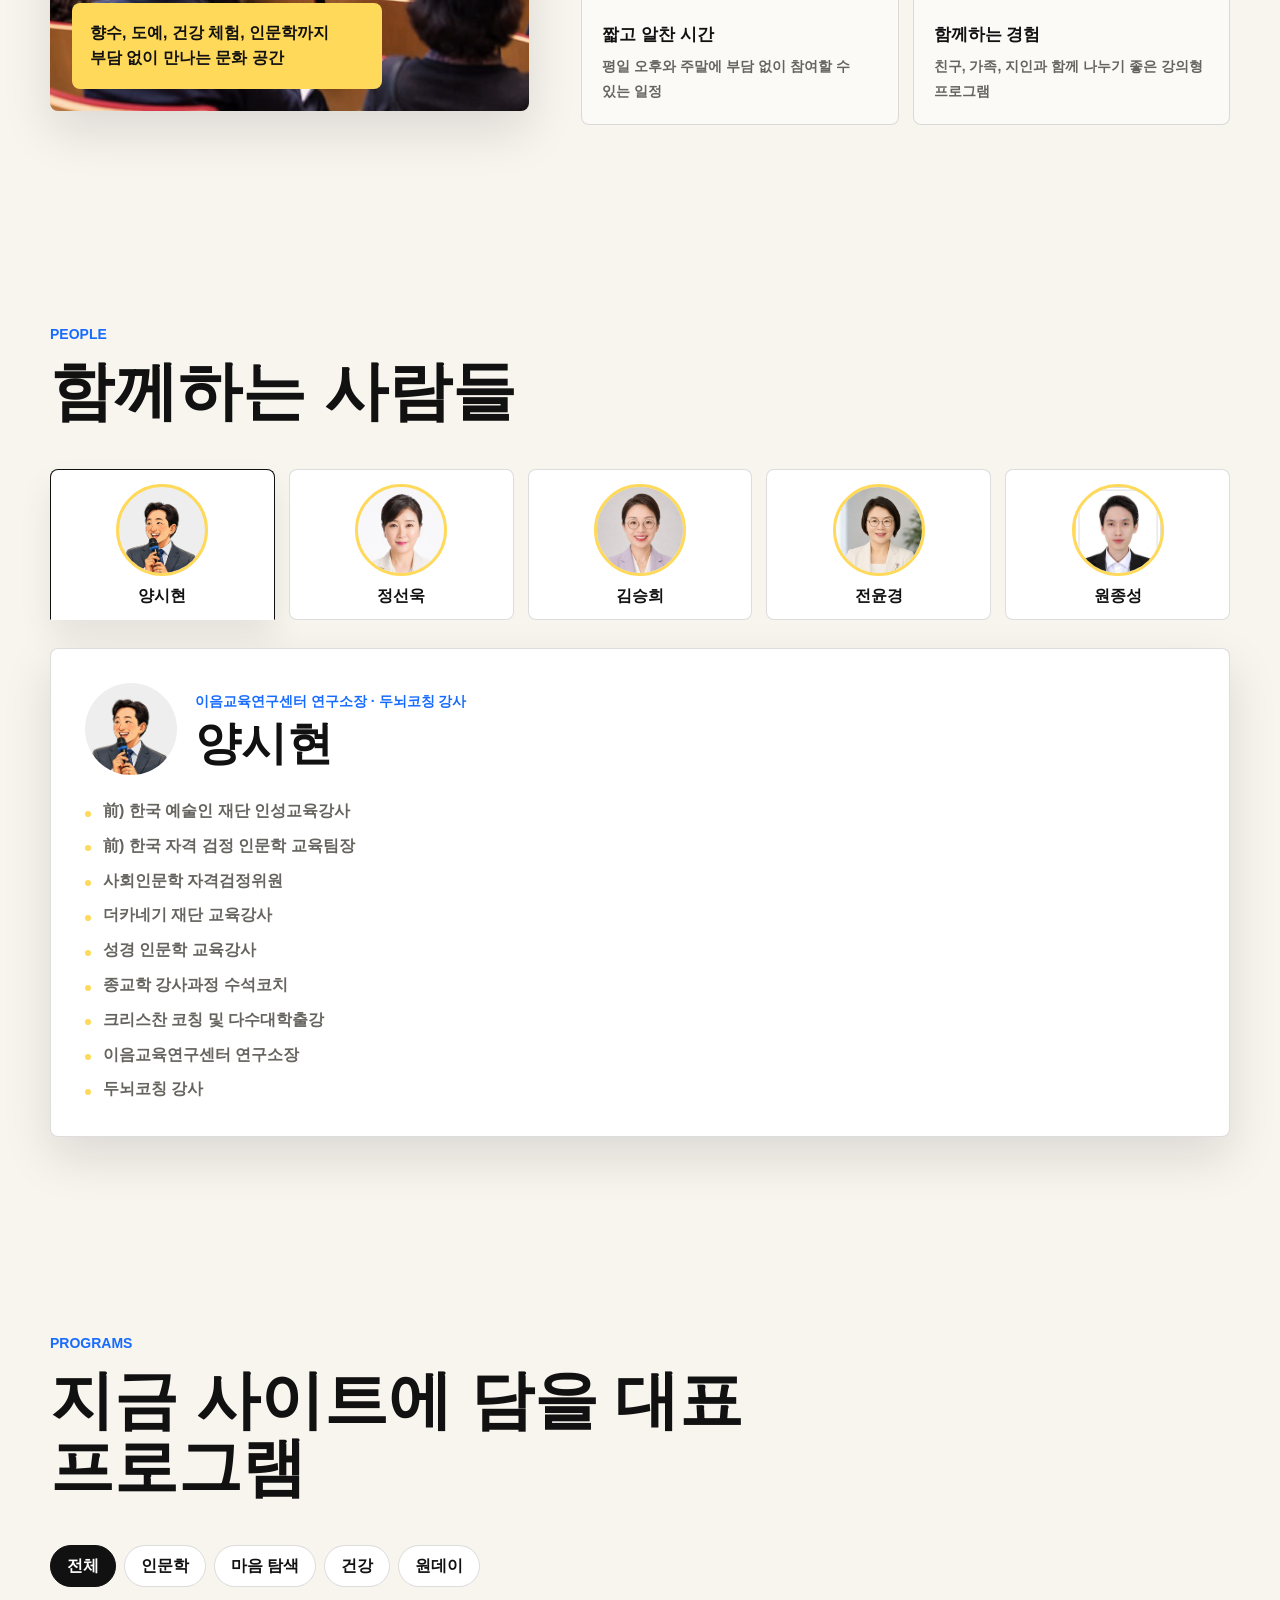
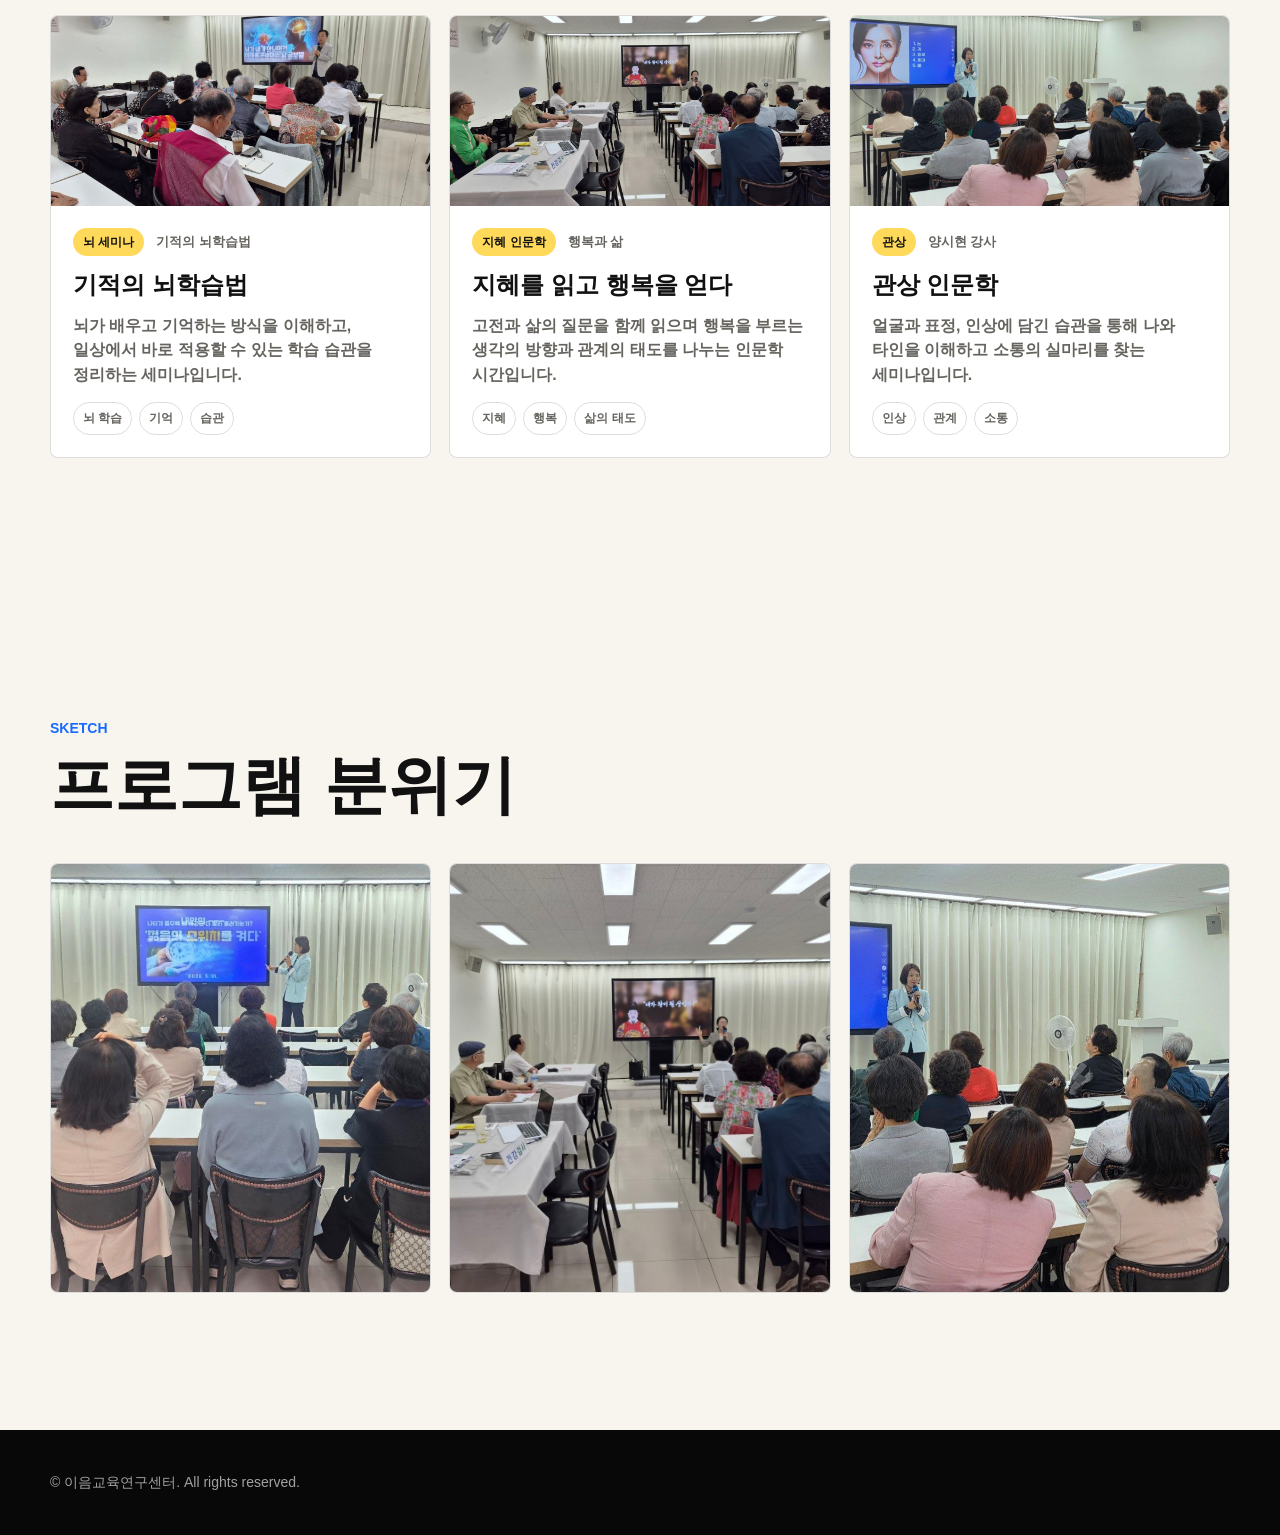
==== commit 495fb5c9: "Add files via upload" ====
--- a/home.html
+++ b/home.html
@@ -5,7 +5,7 @@
   <meta name="viewport" content="width=device-width, initial-scale=1">
   <title>이음교육연구센터 | 일상 가까이의 문화와 배움</title>
   <meta name="description" content="안양에서 만나는 인문학, 심리, 건강, 원데이 체험 프로그램. 이음교육연구센터.">
-  <link rel="stylesheet" href="assets/css/site.css?v=20260718-19">
+  <link rel="stylesheet" href="assets/css/site.css?v=20260718-20">
 </head>
 <body>
   <header class="site-header" data-header>
@@ -102,7 +102,7 @@
 
         <div class="instructor-shell">
           <div class="instructor-list" role="tablist" aria-label="강사진 목록">
-            <button class="instructor-tab" type="button" role="tab" aria-selected="false" data-instructor="yang">
+            <button class="instructor-tab is-active" type="button" role="tab" aria-selected="true" data-instructor="yang">
               <span class="instructor-avatar"><img src="assets/img/people/instructor-yang-sihyun.png" alt="양시현"></span>
               <strong>양시현</strong>
             </button>
@@ -124,8 +124,8 @@
             </button>
           </div>
 
-          <div class="instructor-detail" data-instructor-detail hidden>
-            <article class="instructor-panel" data-instructor-panel="yang" hidden>
+          <div class="instructor-detail" data-instructor-detail>
+            <article class="instructor-panel is-active" data-instructor-panel="yang">
               <div class="instructor-panel-head">
                 <img src="assets/img/people/instructor-yang-sihyun.png" alt="양시현">
                 <div>
@@ -329,6 +329,6 @@
       <div>© 이음교육연구센터. All rights reserved.</div>
     </div>
   </footer>
-  <script src="assets/js/site.js?v=20260718-19"></script>
+  <script src="assets/js/site.js?v=20260718-20"></script>
 </body>
 </html>
--- a/assets/css/site.css
+++ b/assets/css/site.css
@@ -117,7 +117,27 @@
     .nav-actions {
       display: flex;
       align-items: center;
+      justify-content: flex-end;
       gap: 10px;
+      grid-column: 3;
+      justify-self: end;
+    }
+
+    .nav-apply {
+      min-height: 44px;
+      padding: 0 18px;
+      border-color: currentColor;
+      background: rgba(255, 255, 255, 0.12);
+      color: inherit;
+      font-size: 14px;
+      backdrop-filter: blur(10px);
+    }
+
+    .site-header.is-scrolled .nav-apply,
+    .site-header.is-open .nav-apply {
+      border-color: var(--ink);
+      background: var(--ink);
+      color: var(--white);
     }
 
     .icon-button,
@@ -417,6 +437,11 @@
     .about-copy {
       display: grid;
       gap: 28px;
+    }
+
+    .about-copy .section-title {
+      font-size: clamp(32px, 3.6vw, 50px);
+      line-height: 1.08;
     }
 
     .quote {
@@ -486,11 +511,19 @@
       transition: transform 180ms ease, box-shadow 180ms ease, border-color 180ms ease;
     }
 
-    .instructor-tab:hover,
-    .instructor-tab.is-active {
+    .instructor-tab:hover {
       transform: translateY(-3px);
       border-color: var(--ink);
       box-shadow: var(--shadow);
+    }
+
+    .instructor-tab.is-active {
+      transform: none;
+      border-color: var(--ink);
+      border-bottom-color: var(--white);
+      border-bottom-right-radius: 0;
+      border-bottom-left-radius: 0;
+      box-shadow: 0 18px 34px rgba(17, 17, 17, 0.08);
     }
 
     .instructor-avatar {
@@ -676,7 +709,7 @@
     .program-meta {
       display: flex;
       align-items: center;
-      justify-content: space-between;
+      justify-content: flex-start;
       gap: 12px;
       min-height: 28px;
       color: var(--muted);
@@ -731,23 +764,18 @@
     .sketch-card {
       height: 430px;
       min-height: 430px;
+      overflow: hidden;
     }
 
     .sketch-card .program-media {
-      flex: 0 0 70%;
-      height: auto;
+      flex: 1 1 100%;
+      height: 100%;
     }
 
     .sketch-card .program-body {
-      flex: 0 0 30%;
-      justify-content: center;
-      padding: 22px;
-    }
-
-    .sketch-card .program-body h3 {
-      margin: 0;
-    }
-.footer {
+      display: none;
+    }
+    .footer {
       padding: 42px 0;
       color: rgba(255, 255, 255, 0.62);
       background: #080808;
@@ -758,7 +786,7 @@
       width: min(var(--max), calc(100% - 40px));
       margin: 0 auto;
       display: flex;
-      justify-content: space-between;
+      justify-content: flex-start;
       gap: 24px;
       flex-wrap: wrap;
     }
@@ -790,8 +818,8 @@
     }
 
     @media (max-width: 1020px) {
-      .nav-links,
-      .nav-actions .btn {
+      .nav-links,
+      .nav-actions {
         display: none;
       }
 
@@ -928,8 +956,4 @@
         height: 360px;
         min-height: 360px;
       }
-
-      .sketch-card .program-body {
-        padding: 18px 20px;
-      }
 }
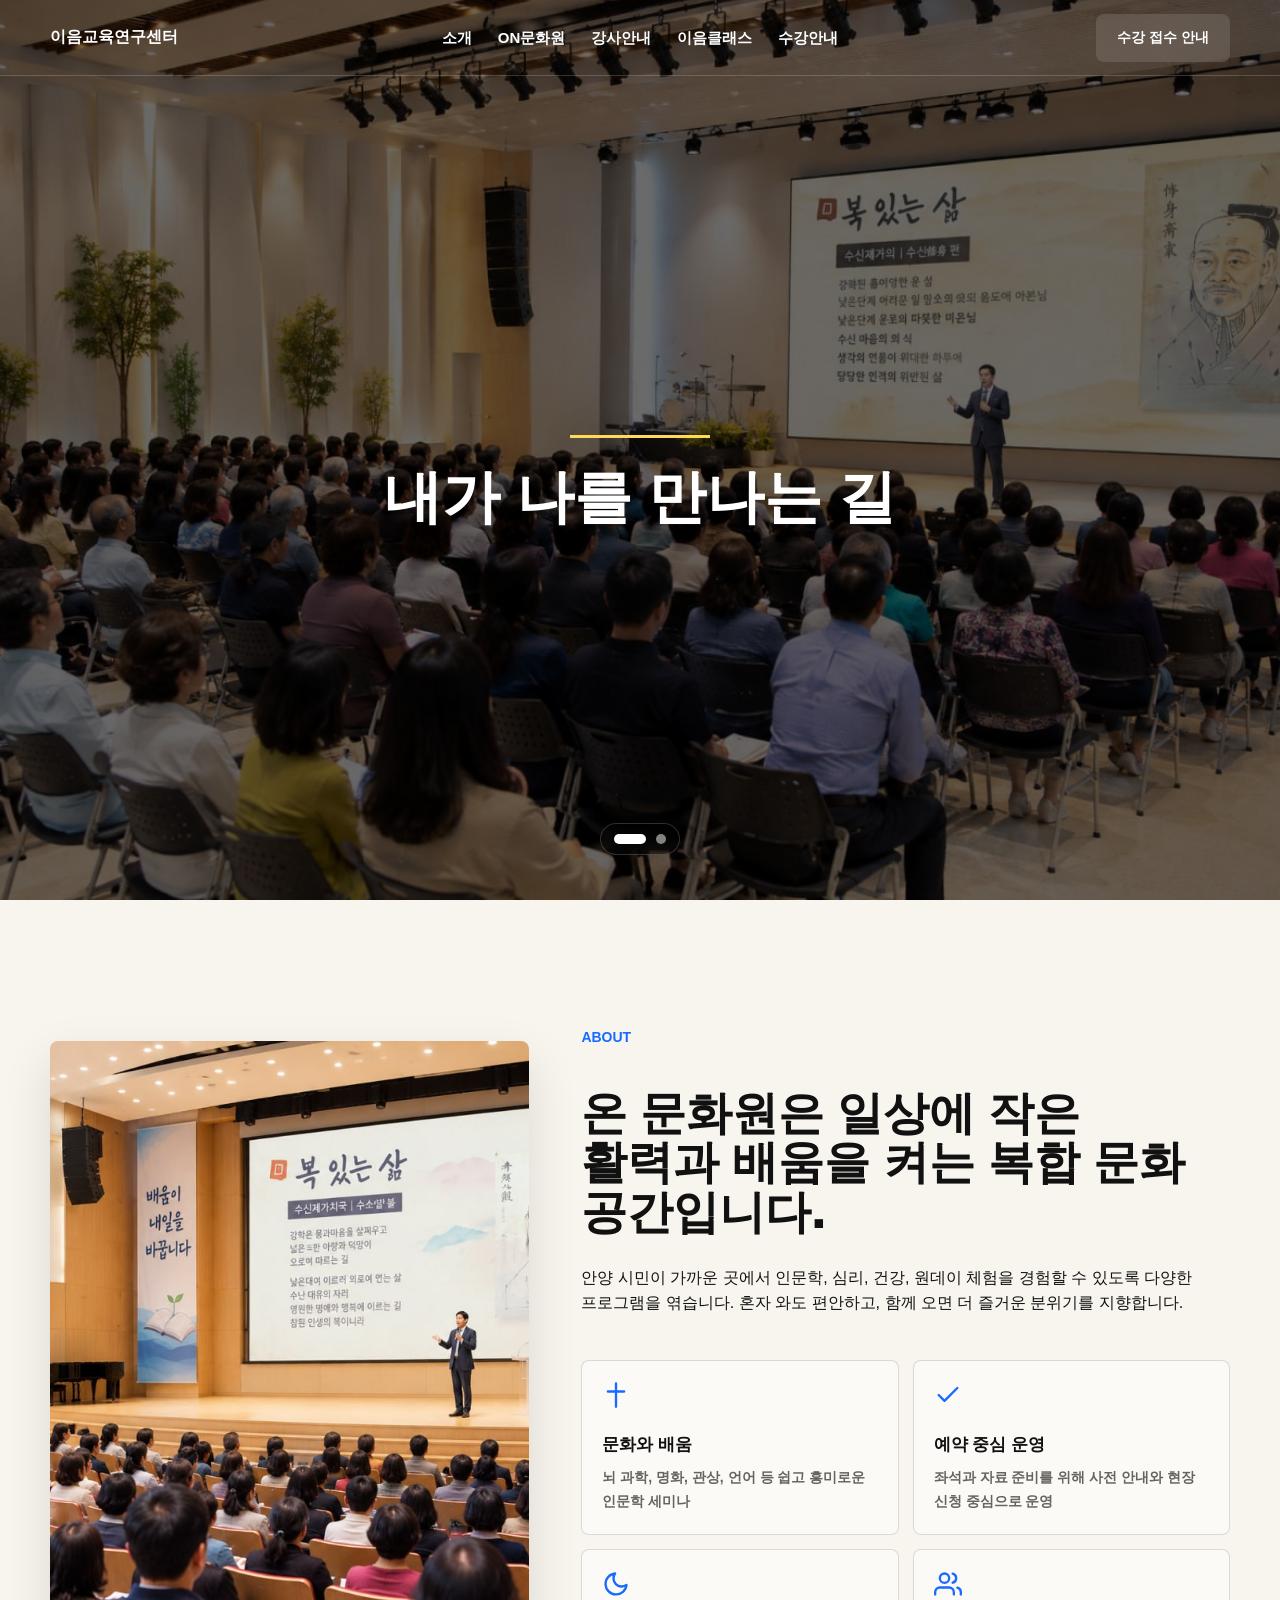
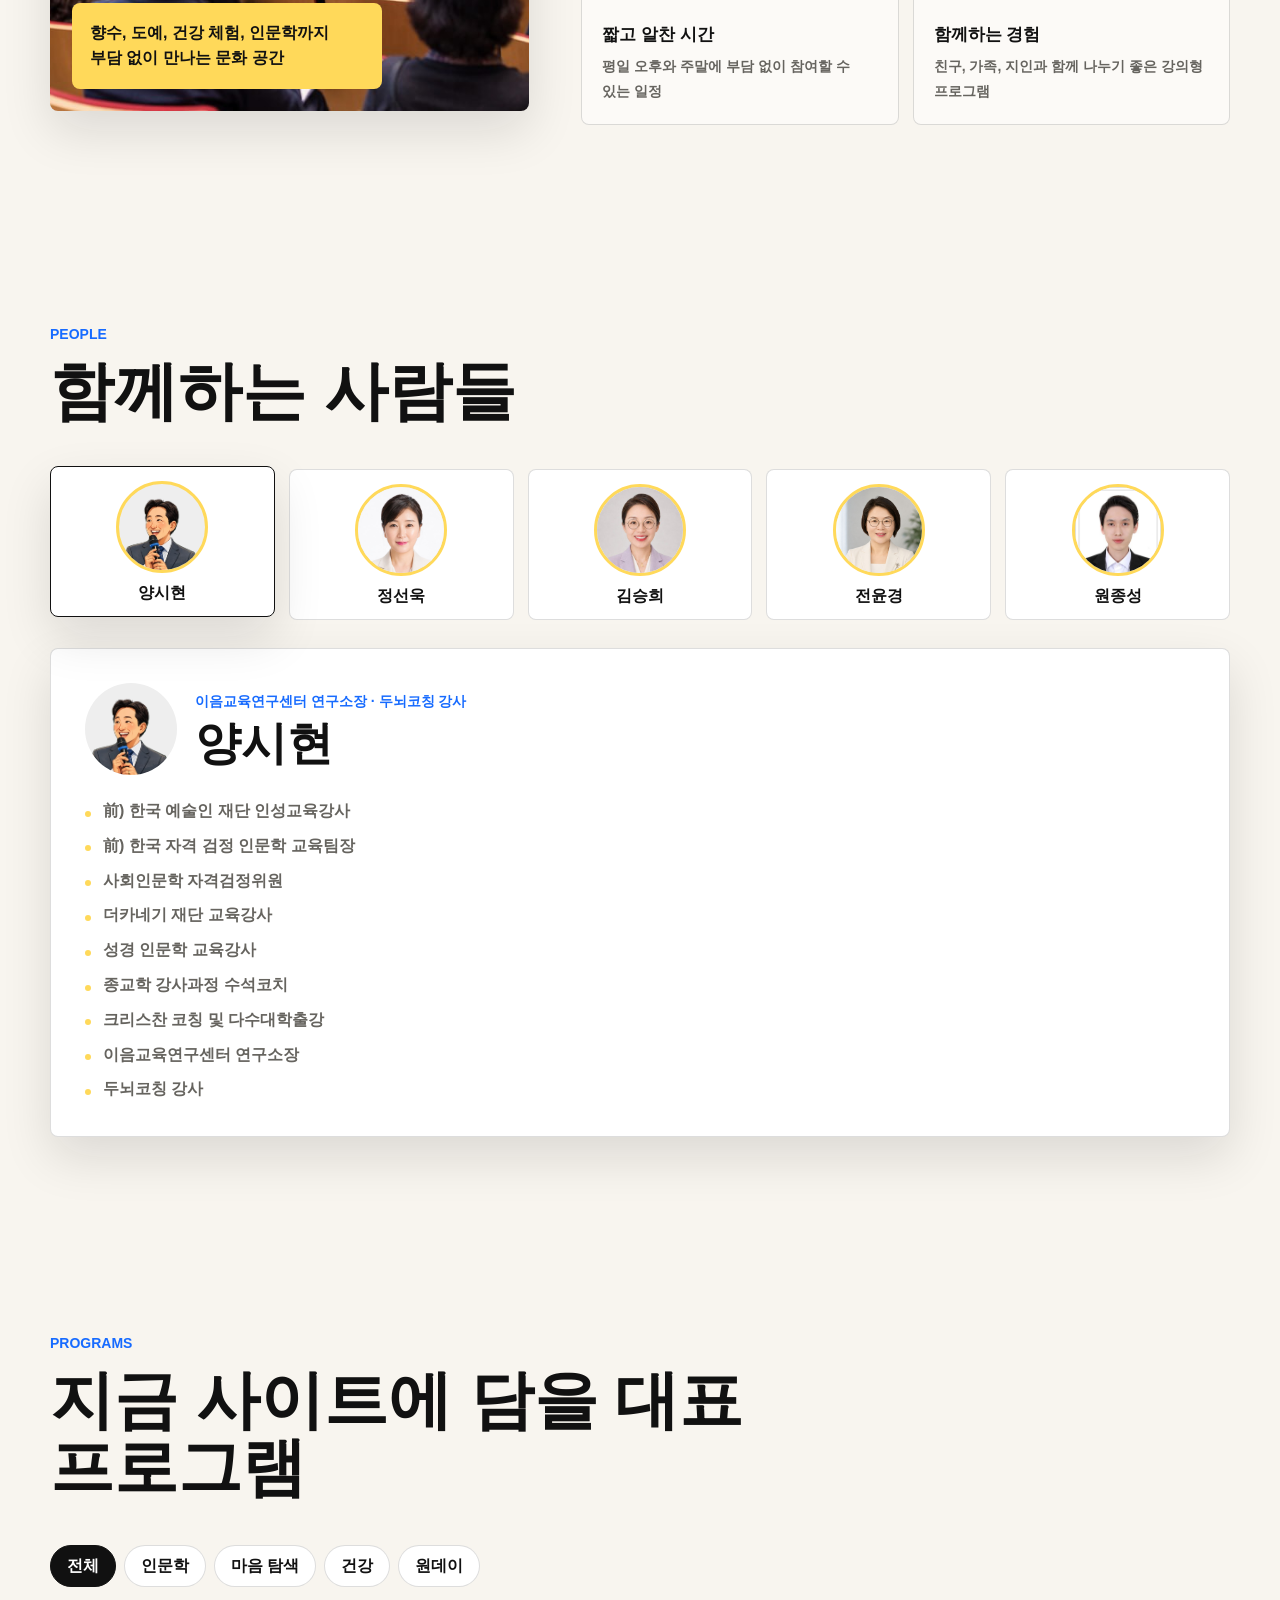
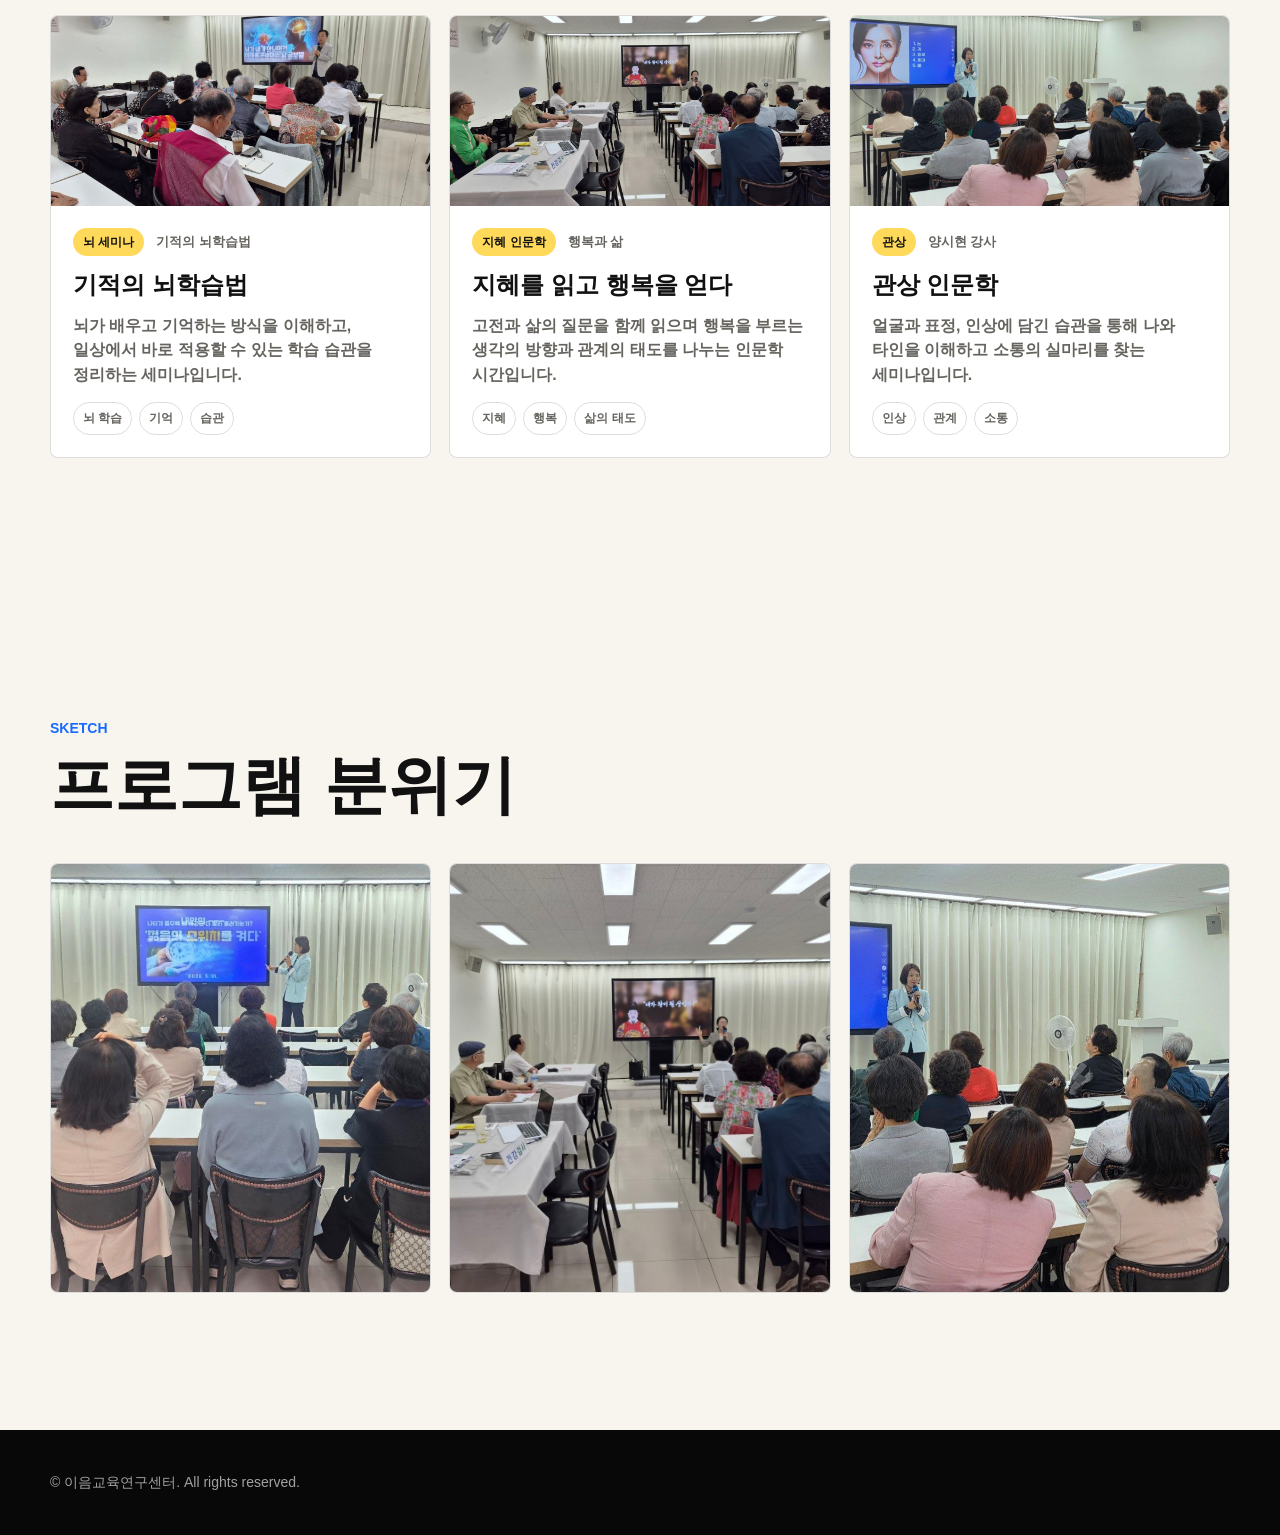
==== commit 76d1867b: "Add files via upload" ====
--- a/home.html
+++ b/home.html
@@ -5,7 +5,7 @@
   <meta name="viewport" content="width=device-width, initial-scale=1">
   <title>이음교육연구센터 | 일상 가까이의 문화와 배움</title>
   <meta name="description" content="안양에서 만나는 인문학, 심리, 건강, 원데이 체험 프로그램. 이음교육연구센터.">
-  <link rel="stylesheet" href="assets/css/site.css?v=20260718-20">
+  <link rel="stylesheet" href="assets/css/site.css?v=20260718-21">
 </head>
 <body>
   <header class="site-header" data-header>
@@ -329,6 +329,6 @@
       <div>© 이음교육연구센터. All rights reserved.</div>
     </div>
   </footer>
-  <script src="assets/js/site.js?v=20260718-20"></script>
+  <script src="assets/js/site.js?v=20260718-21"></script>
 </body>
 </html>
--- a/assets/css/site.css
+++ b/assets/css/site.css
@@ -511,19 +511,11 @@
       transition: transform 180ms ease, box-shadow 180ms ease, border-color 180ms ease;
     }
 
-    .instructor-tab:hover {
+    .instructor-tab:hover,
+    .instructor-tab.is-active {
       transform: translateY(-3px);
       border-color: var(--ink);
       box-shadow: var(--shadow);
-    }
-
-    .instructor-tab.is-active {
-      transform: none;
-      border-color: var(--ink);
-      border-bottom-color: var(--white);
-      border-bottom-right-radius: 0;
-      border-bottom-left-radius: 0;
-      box-shadow: 0 18px 34px rgba(17, 17, 17, 0.08);
     }
 
     .instructor-avatar {
@@ -547,12 +539,16 @@
       font-size: 16px;
       line-height: 1.2;
     }
-    .instructor-detail {
+    .instructor-detail {
       min-height: 390px;
       border: 1px solid var(--line);
       border-radius: var(--radius);
       background: var(--white);
       box-shadow: var(--shadow);
+    }
+
+    .instructor-detail[hidden] {
+      display: none;
     }
 
     .instructor-panel {
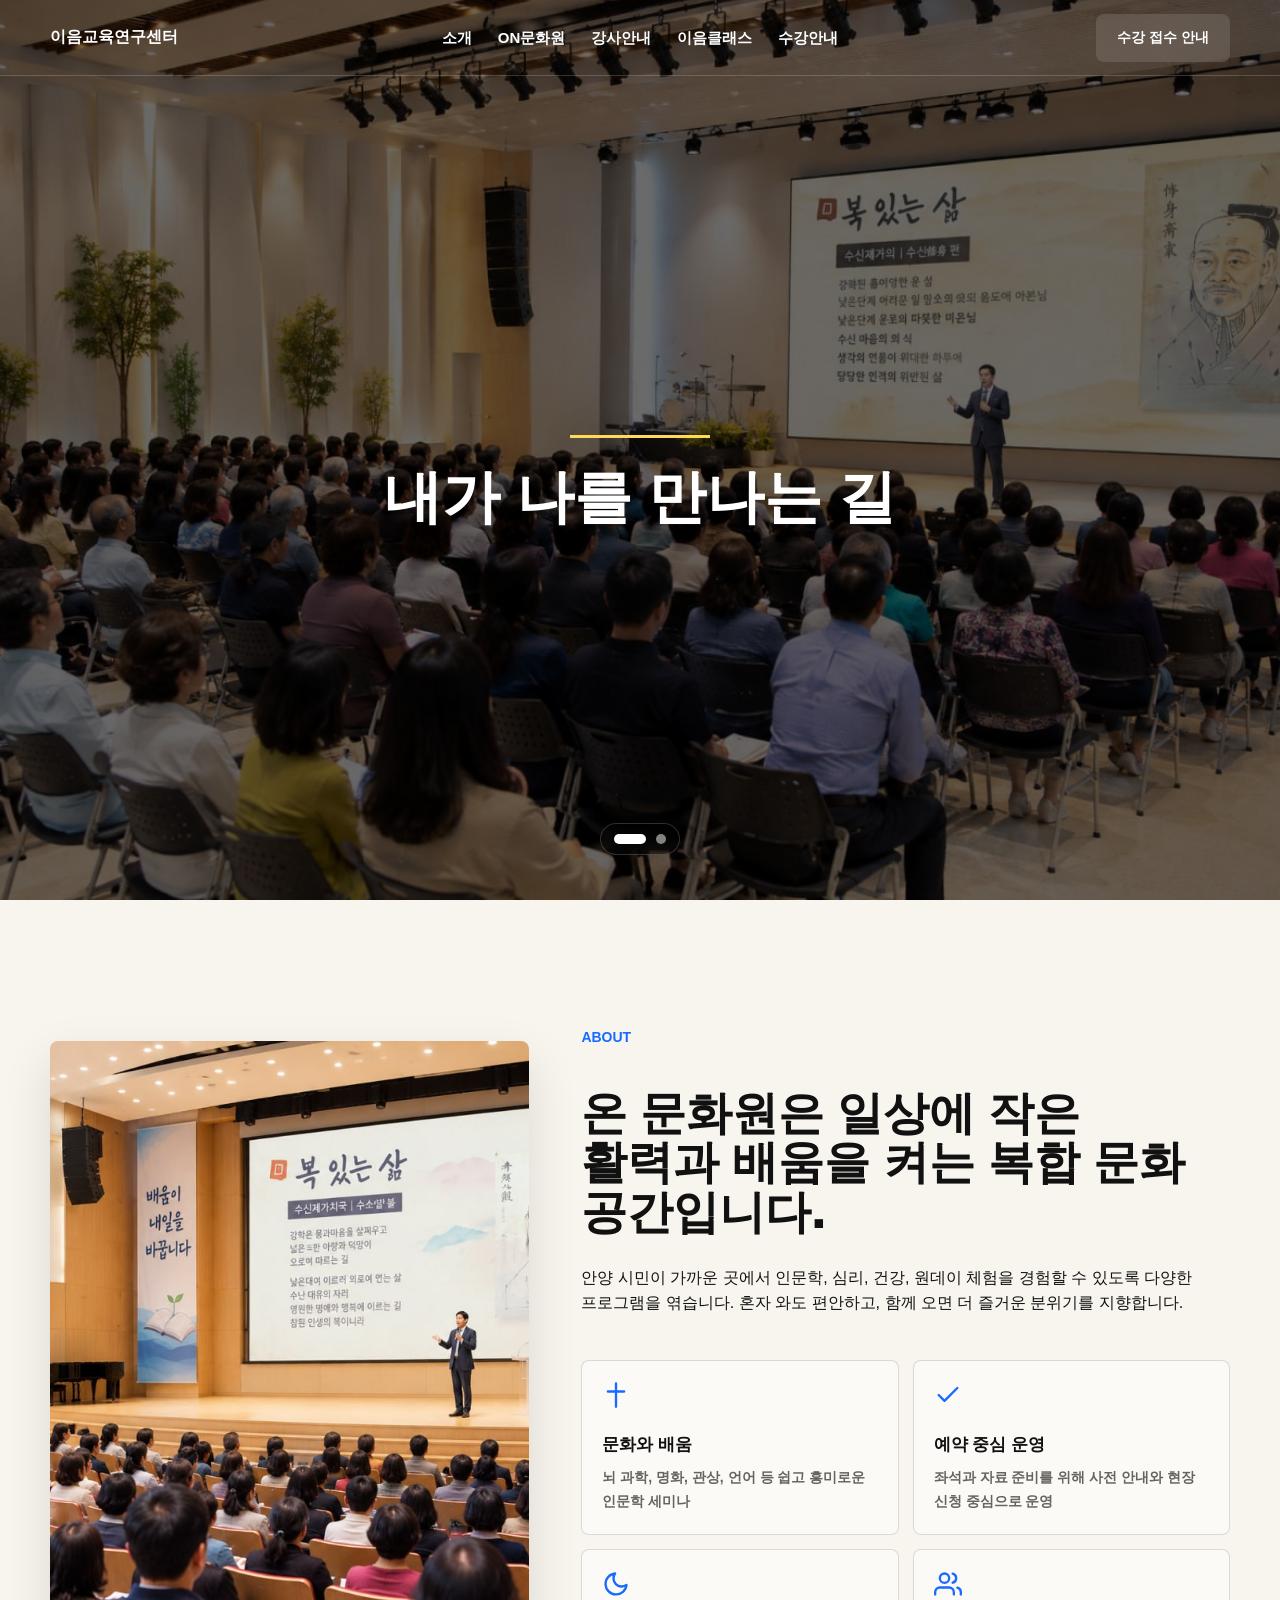
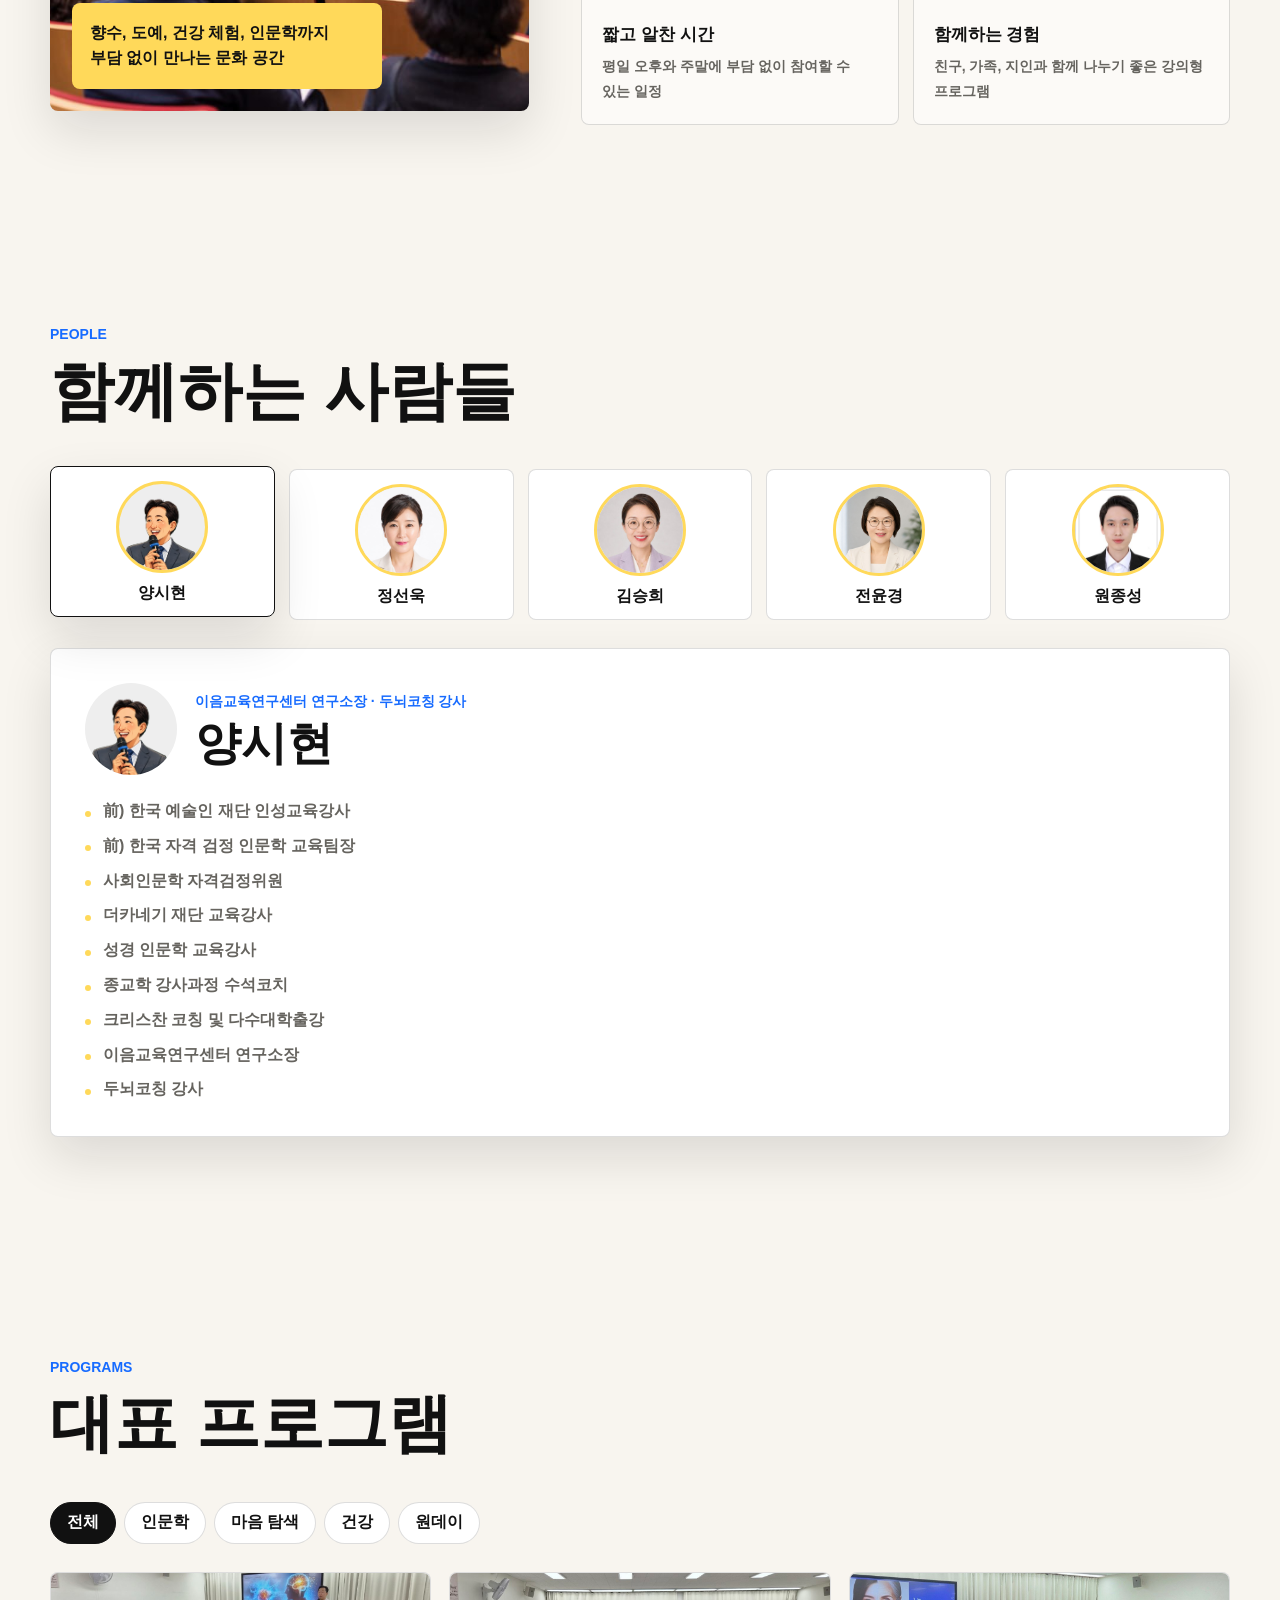
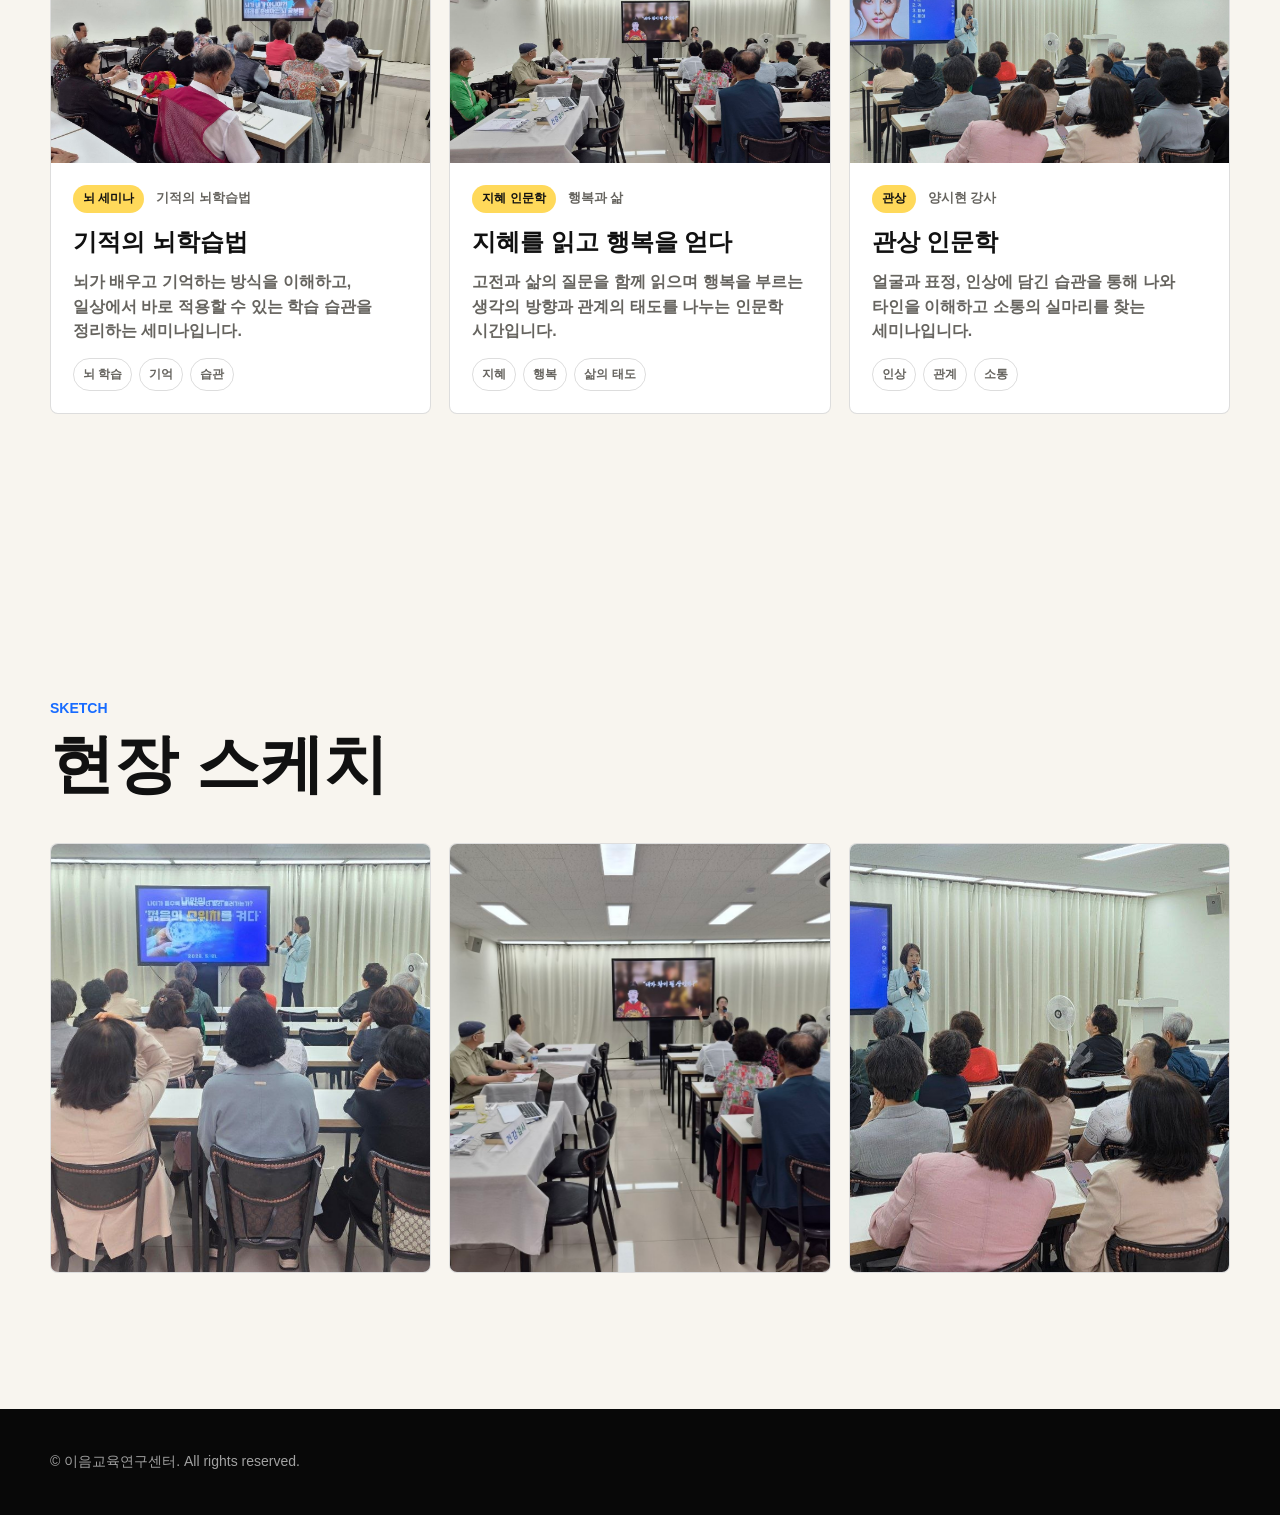
==== commit ed66c0ff: "Add files via upload" ====
--- a/home.html
+++ b/home.html
@@ -17,13 +17,13 @@
       <nav class="nav-links" aria-label="주요 메뉴">
         <a href="#home">소개</a>
         <a href="#about">ON문화원</a>
-        <a href="#instructors">강사안내</a>
+        <a href="#instructors">강사안내</a>
     <a href="#programs">이음클래스</a>
         <a href="#gallery">수강안내</a>
       </nav>
 
-            <div class="nav-actions"><a class="btn nav-apply" href="index.html">수강 접수 안내</a></div>
-
+            <div class="nav-actions"><a class="btn nav-apply" href="index.html">수강 접수 안내</a></div>
+
       <button class="menu-toggle" type="button" aria-label="메뉴 열기" aria-expanded="false" data-menu-toggle>
         <svg viewBox="0 0 24 24" aria-hidden="true"><path d="M4 7h16M4 12h16M4 17h16"></path></svg>
       </button>
@@ -33,9 +33,9 @@
   <nav class="mobile-panel" aria-label="모바일 메뉴" data-mobile-panel>
     <a href="#home">소개</a>
     <a href="#about">ON문화원</a>
-    <a href="#instructors">강사안내</a>
+    <a href="#instructors">강사안내</a>
     <a href="#programs">이음클래스</a>
-    <a href="#gallery">수강안내</a>
+    <a href="#gallery">수강안내</a>
     <a href="index.html">수강 접수 안내</a>
   </nav>
 
@@ -104,23 +104,23 @@
           <div class="instructor-list" role="tablist" aria-label="강사진 목록">
             <button class="instructor-tab is-active" type="button" role="tab" aria-selected="true" data-instructor="yang">
               <span class="instructor-avatar"><img src="assets/img/people/instructor-yang-sihyun.png" alt="양시현"></span>
-              <strong>양시현</strong>
+              <strong>양시현</strong>
             </button>
             <button class="instructor-tab" type="button" role="tab" aria-selected="false" data-instructor="jung">
               <span class="instructor-avatar"><img src="assets/img/people/instructor-jung-sunwook.png" alt="정선욱"></span>
-              <strong>정선욱</strong>
+              <strong>정선욱</strong>
             </button>
             <button class="instructor-tab" type="button" role="tab" aria-selected="false" data-instructor="kim">
               <span class="instructor-avatar"><img src="assets/img/people/instructor-kim-seunghee.png" alt="김승희"></span>
-              <strong>김승희</strong>
+              <strong>김승희</strong>
             </button>
             <button class="instructor-tab" type="button" role="tab" aria-selected="false" data-instructor="jeon">
               <span class="instructor-avatar"><img src="assets/img/people/instructor-jeon-yunkyung.png" alt="전윤경"></span>
-              <strong>전윤경</strong>
+              <strong>전윤경</strong>
             </button>
             <button class="instructor-tab" type="button" role="tab" aria-selected="false" data-instructor="won">
               <span class="instructor-avatar"><img src="assets/img/people/instructor-won-jongsung.png" alt="원종성"></span>
-              <strong>원종성</strong>
+              <strong>원종성</strong>
             </button>
           </div>
 
@@ -141,7 +141,7 @@
                 <li>성경 인문학 교육강사</li>
                 <li>종교학 강사과정 수석코치</li>
                 <li>크리스찬 코칭 및 다수대학출강</li>
-                <li>이음교육연구센터 연구소장</li>
+                <li>이음교육연구센터 연구소장</li>
                 <li>두뇌코칭 강사</li>
               </ul>
             </article>
@@ -222,7 +222,7 @@
         <div class="section-head">
           <div>
             <p class="section-label">PROGRAMS</p>
-            <h2 class="section-title">지금 사이트에 담을 대표 프로그램</h2>
+            <h2 class="section-title">대표 프로그램</h2>
           </div>
         </div>
 
@@ -300,7 +300,7 @@
         <div class="section-head">
           <div>
             <p class="section-label">SKETCH</p>
-            <h2 class="section-title">프로그램 분위기</h2>
+            <h2 class="section-title">현장 스케치</h2>
           </div>
         </div>
         <div class="program-grid sketch-grid" data-gallery-grid>
